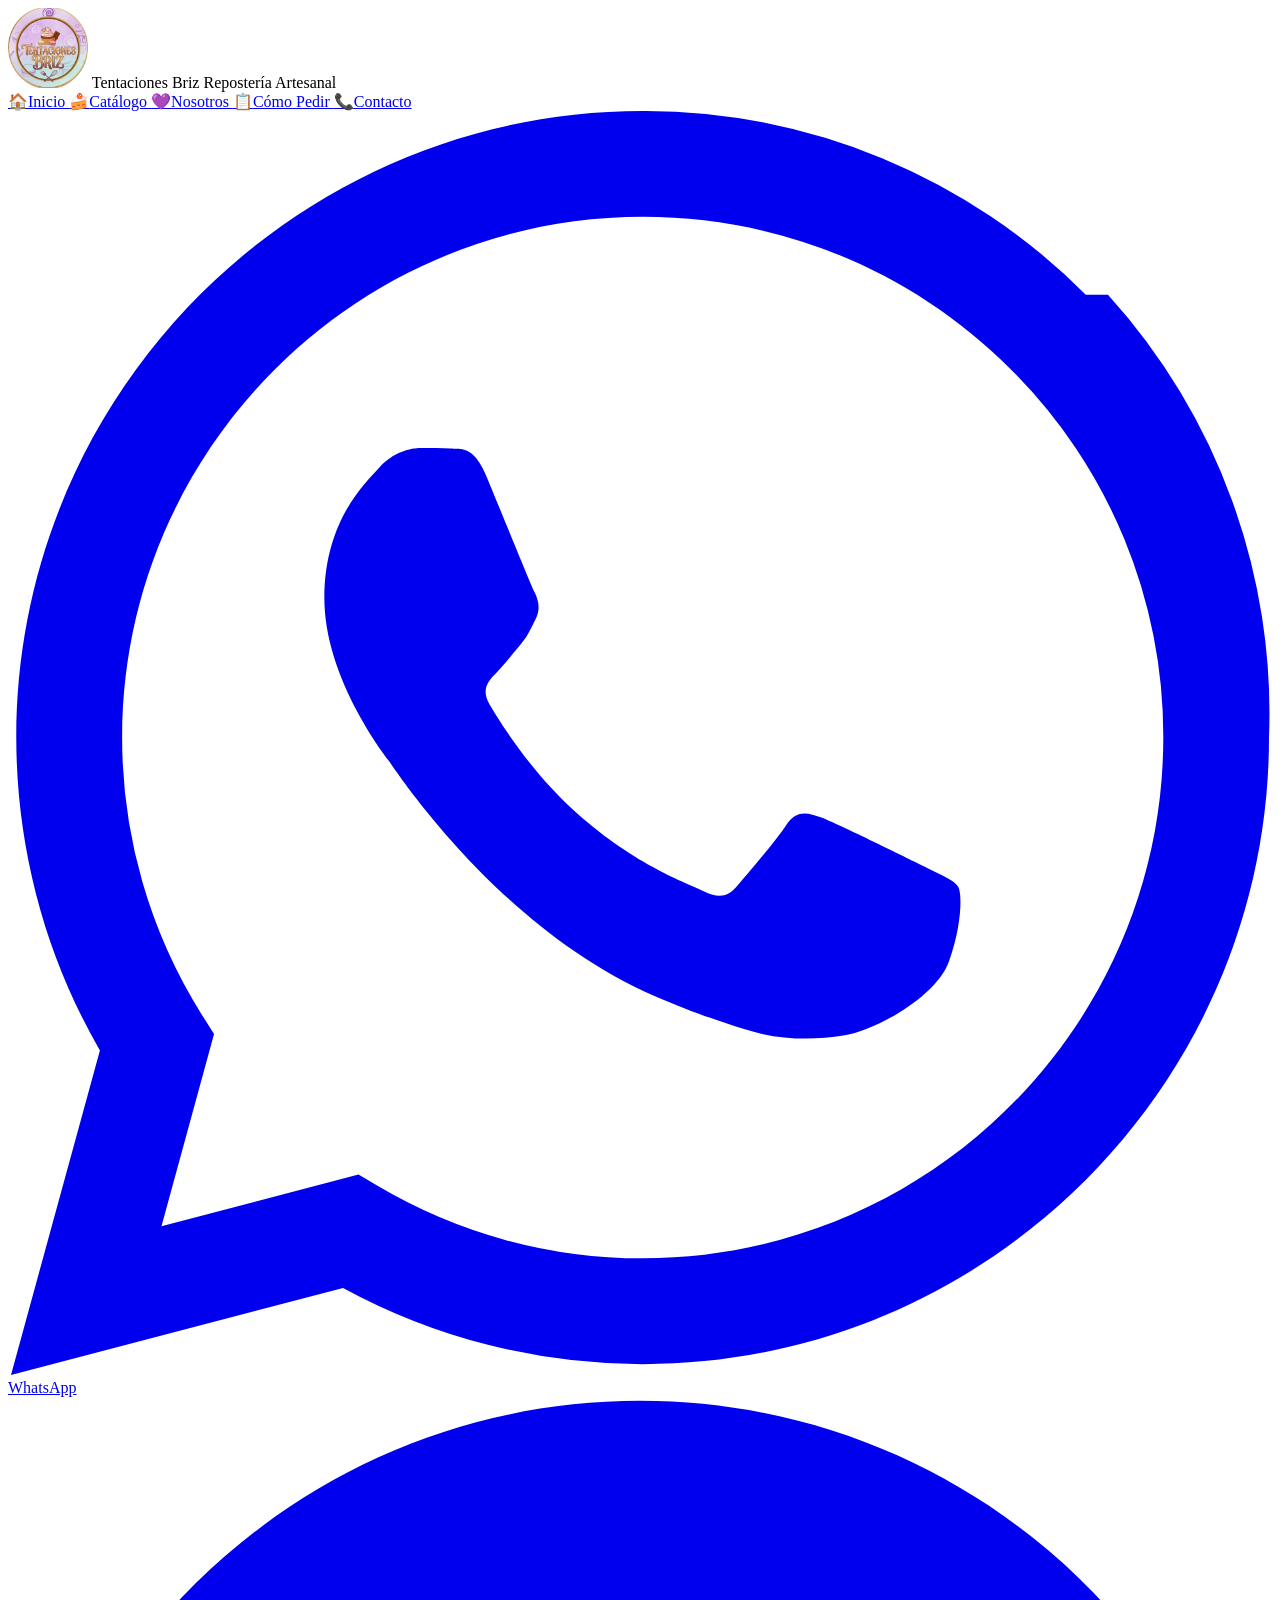
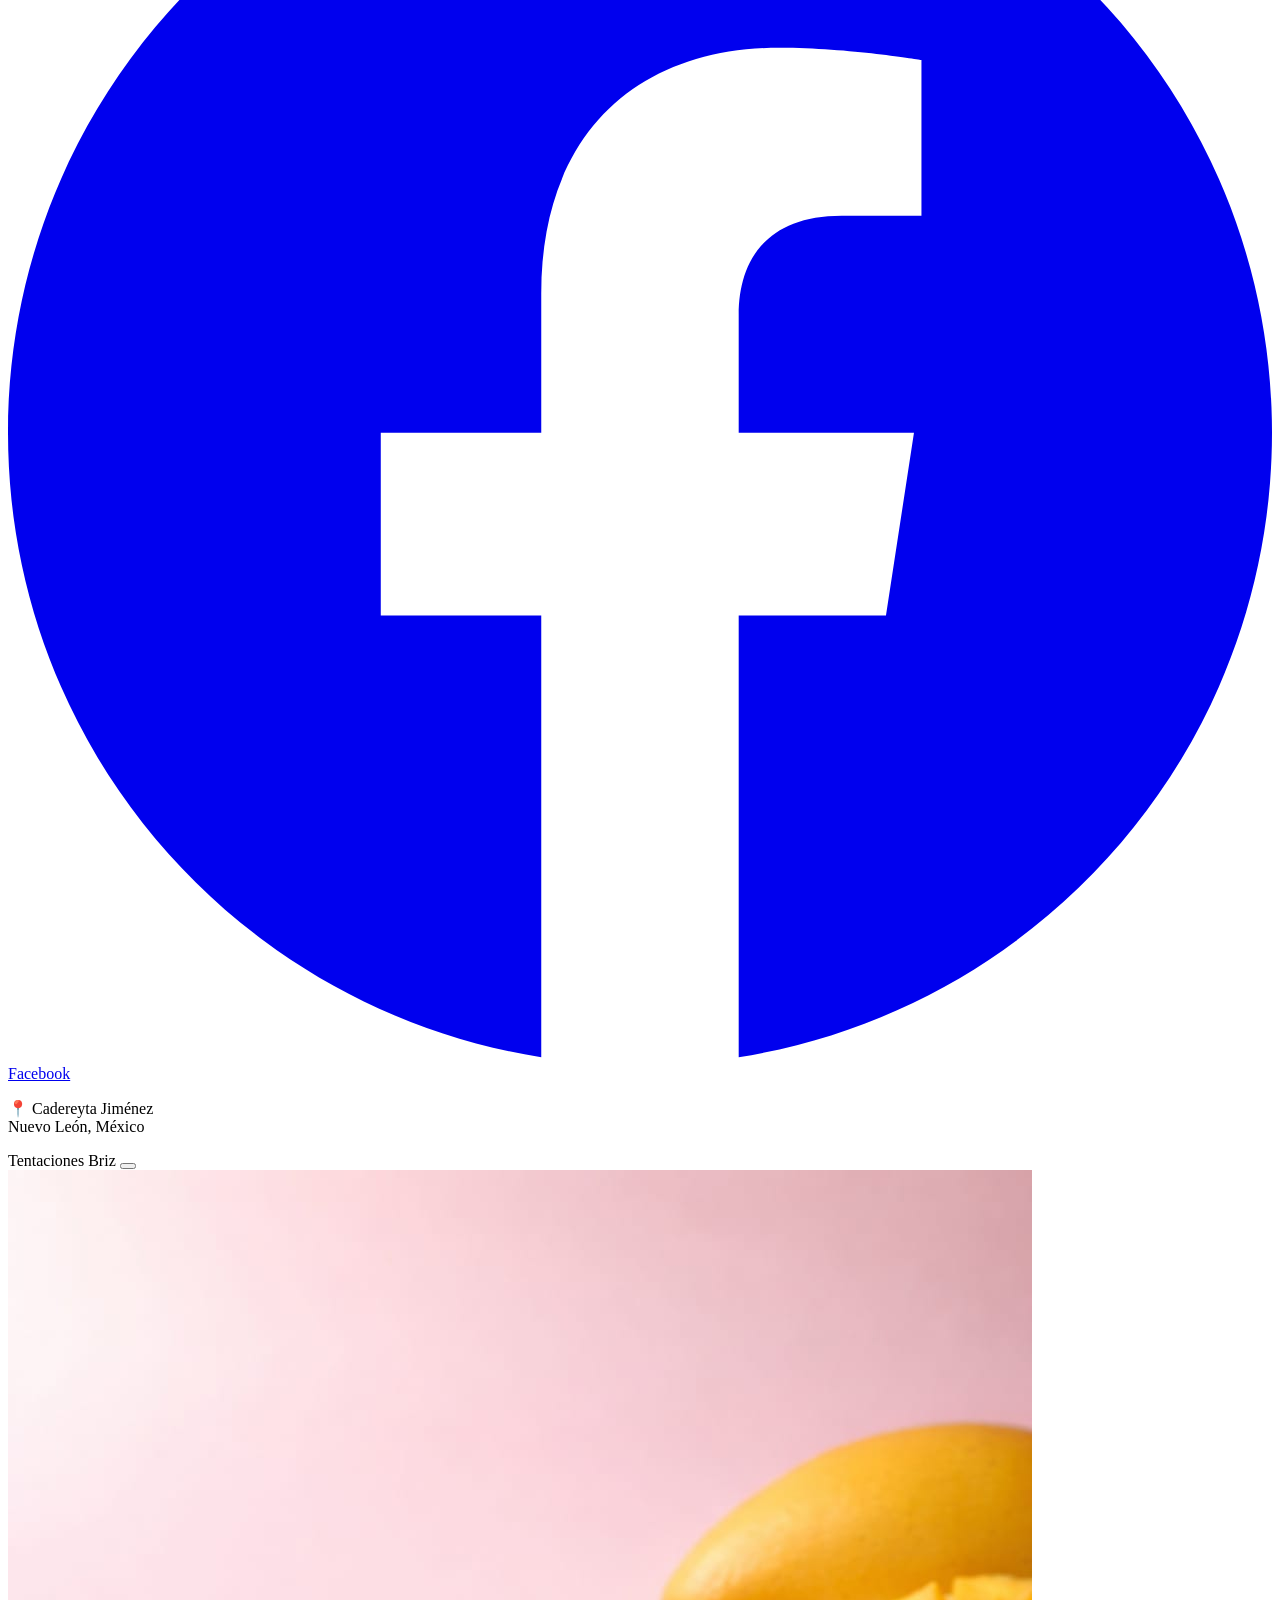
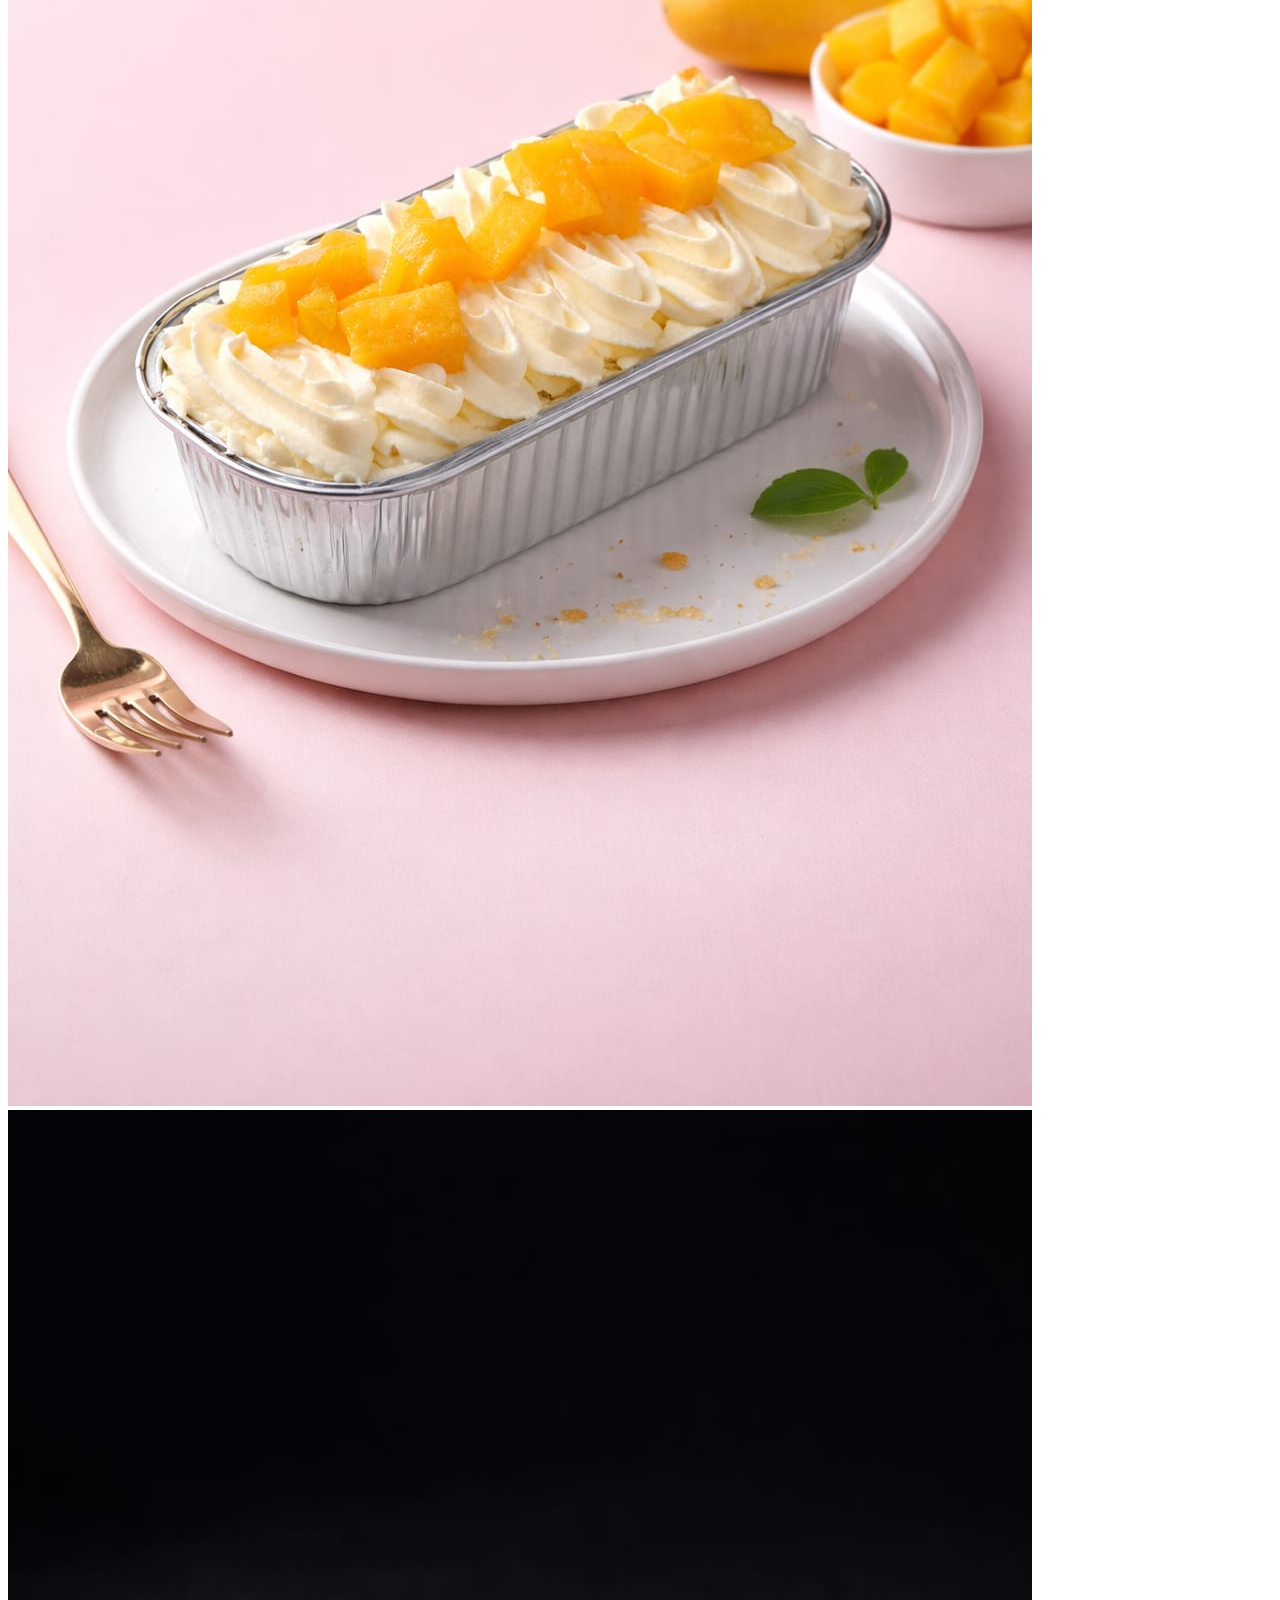
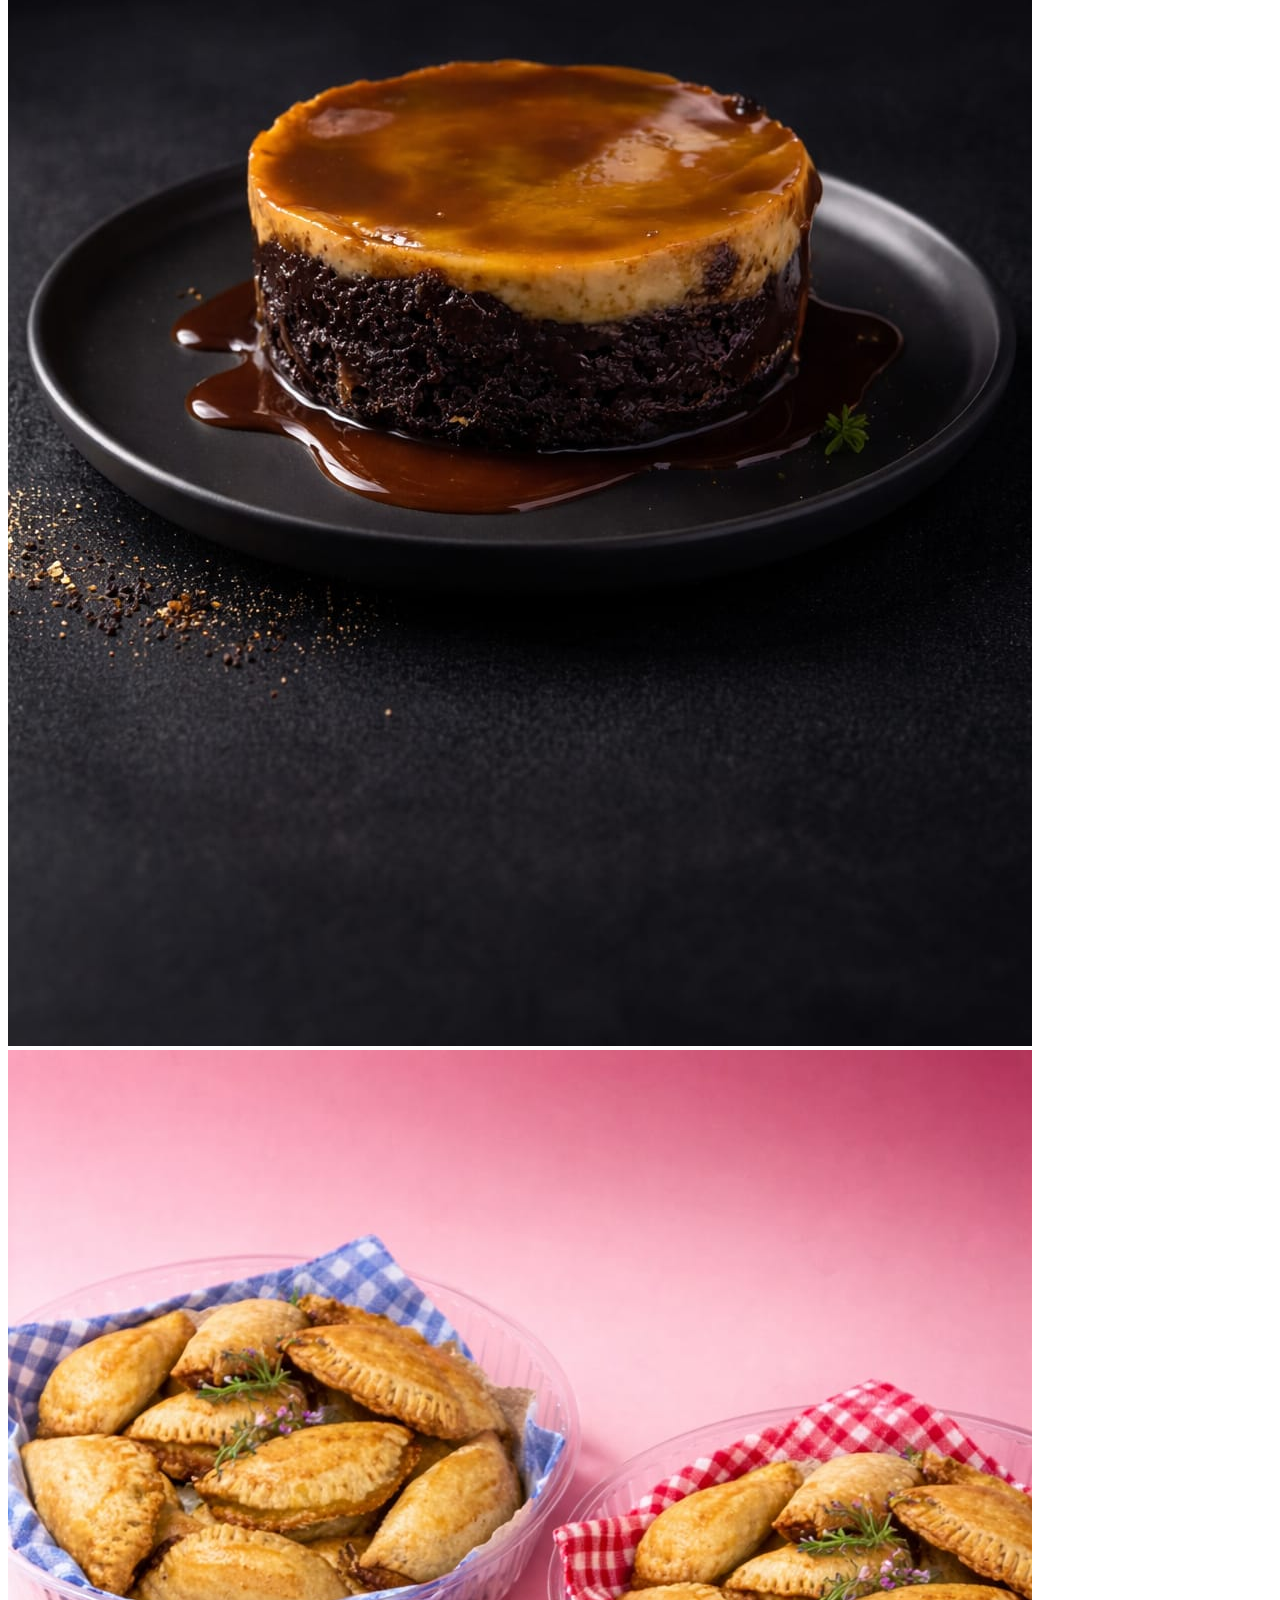
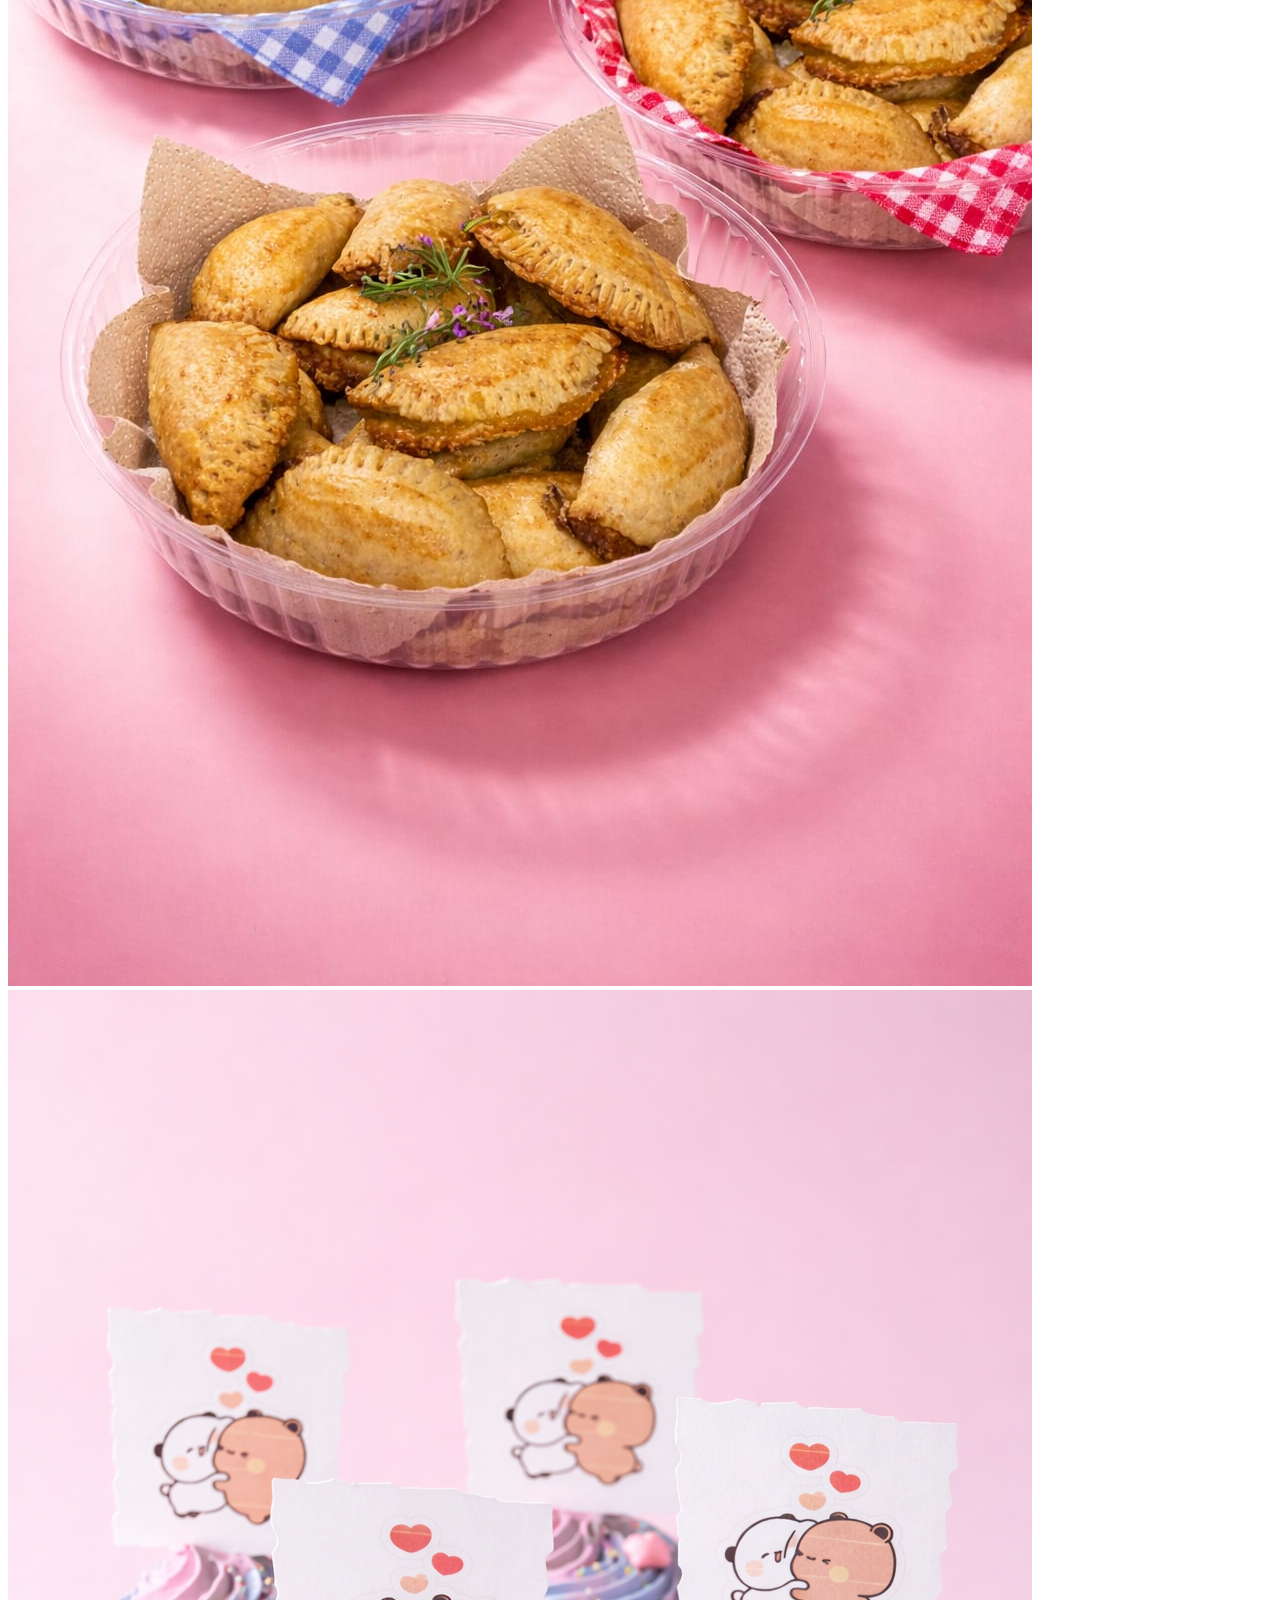
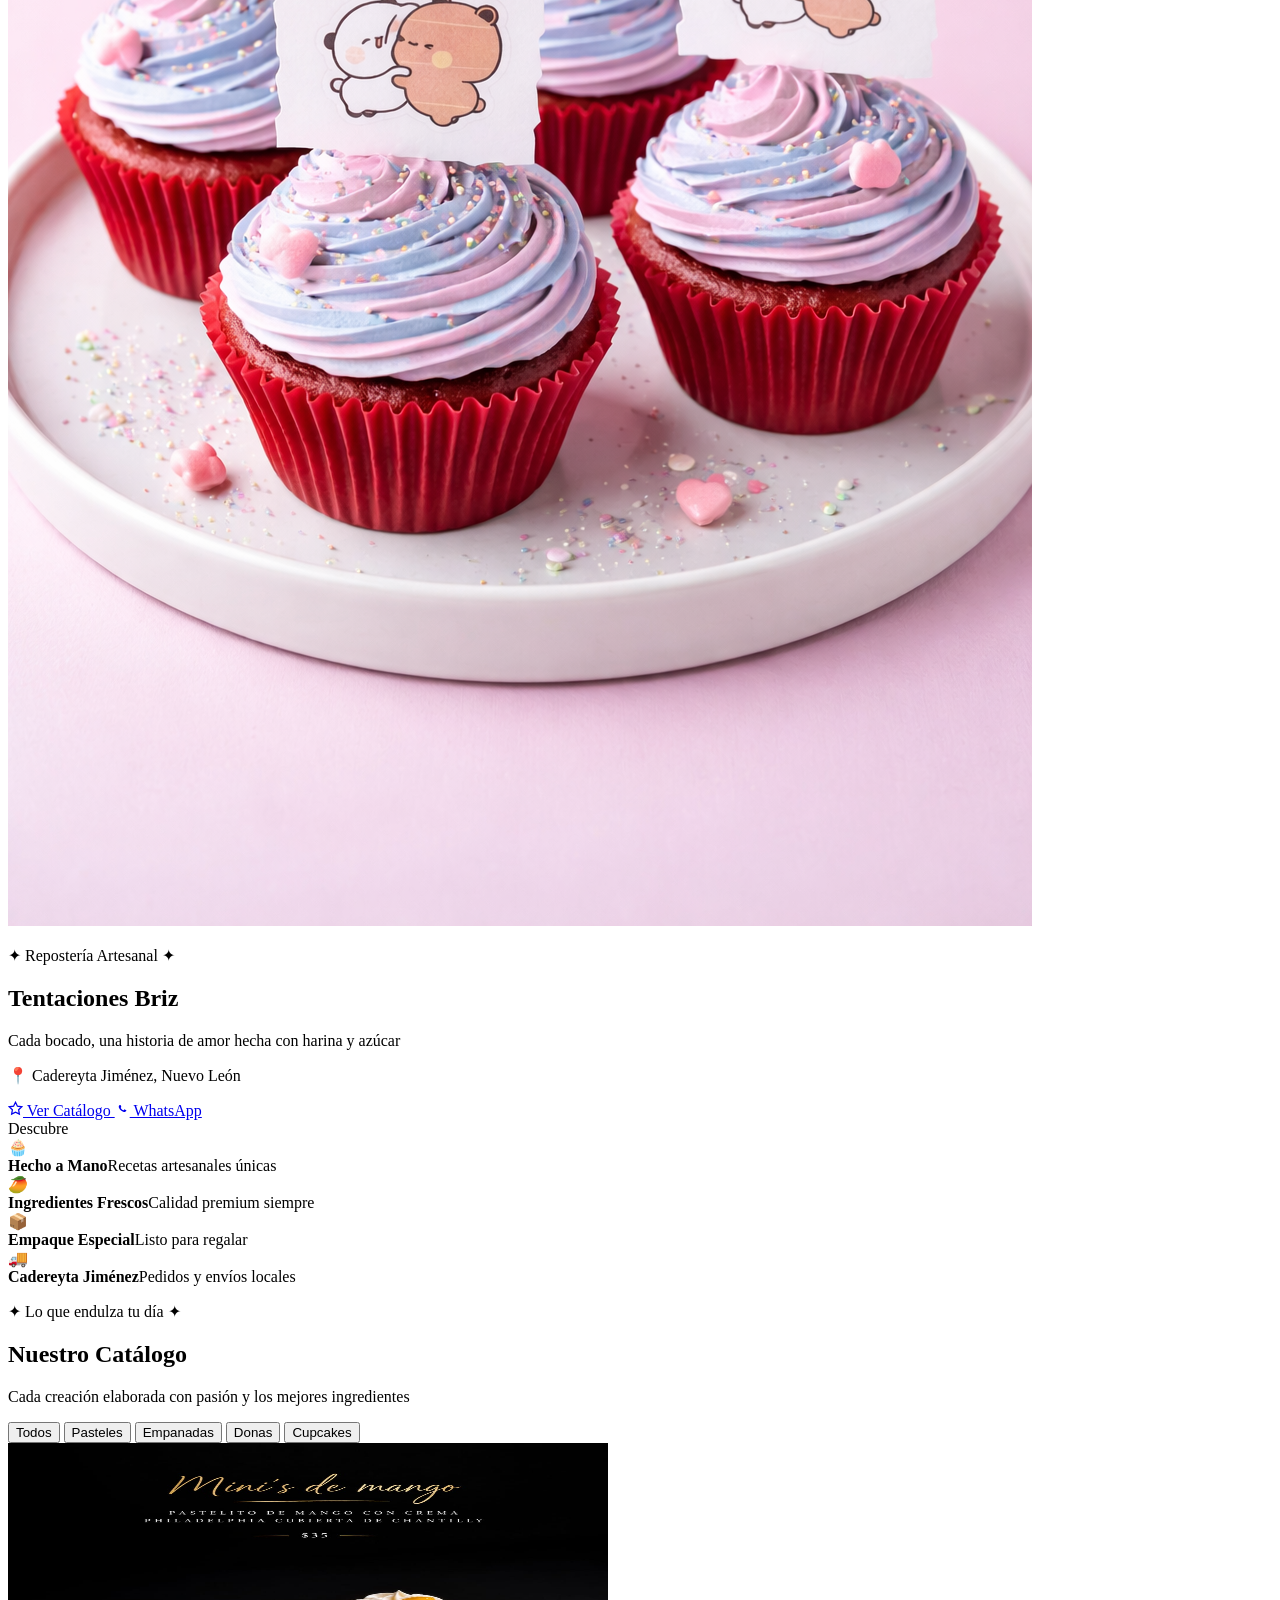
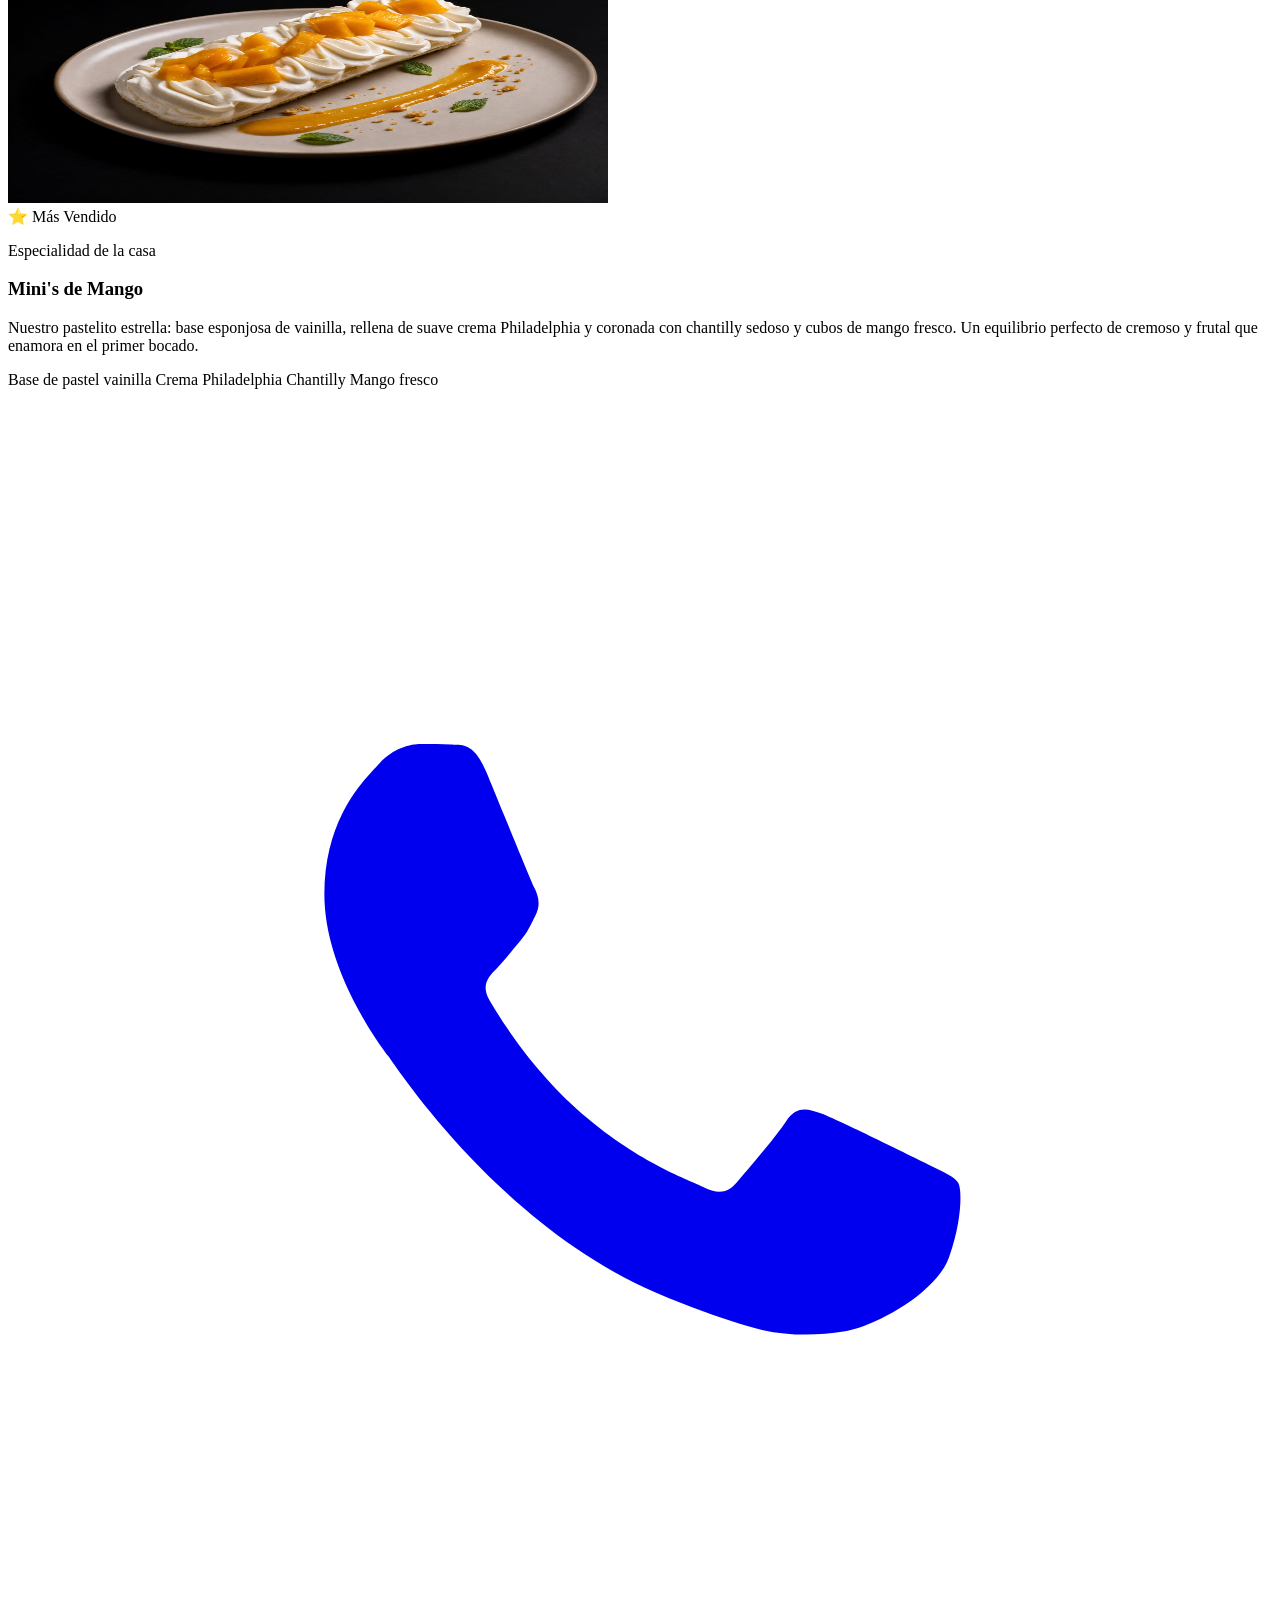
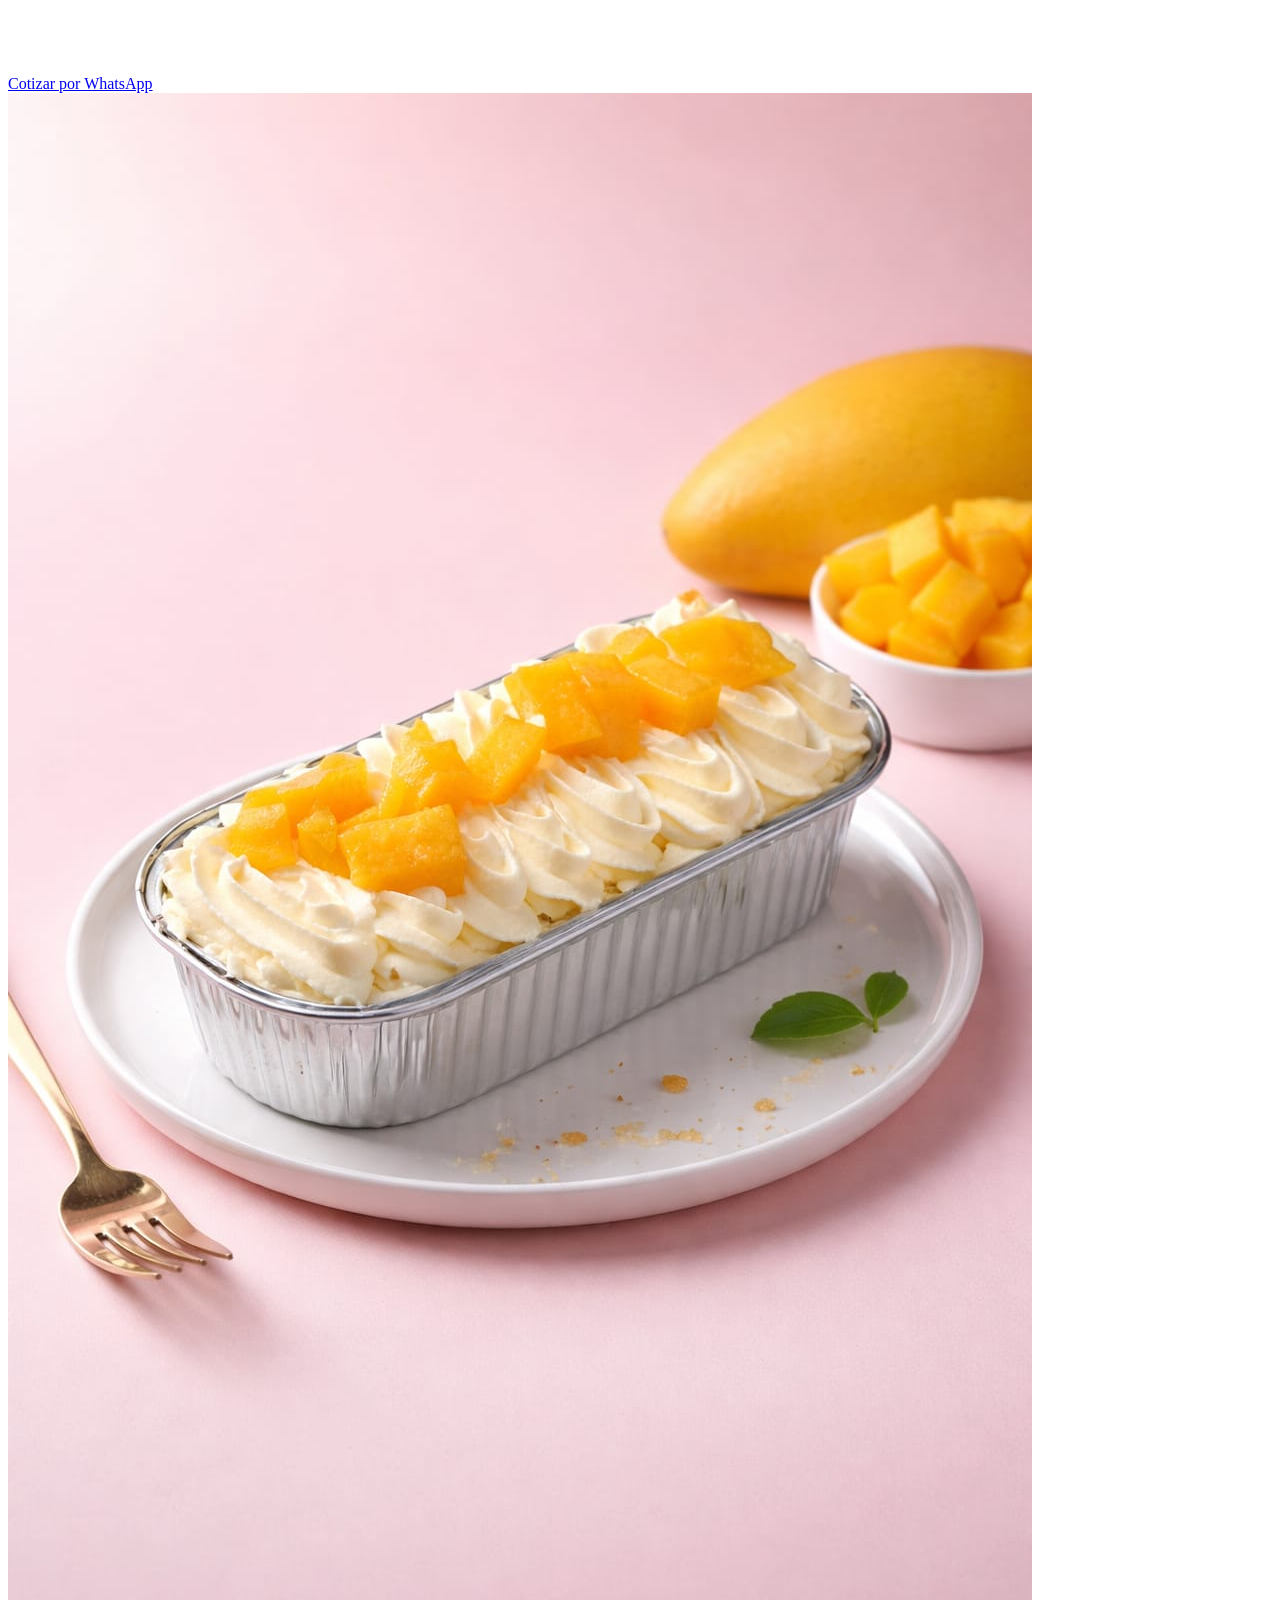
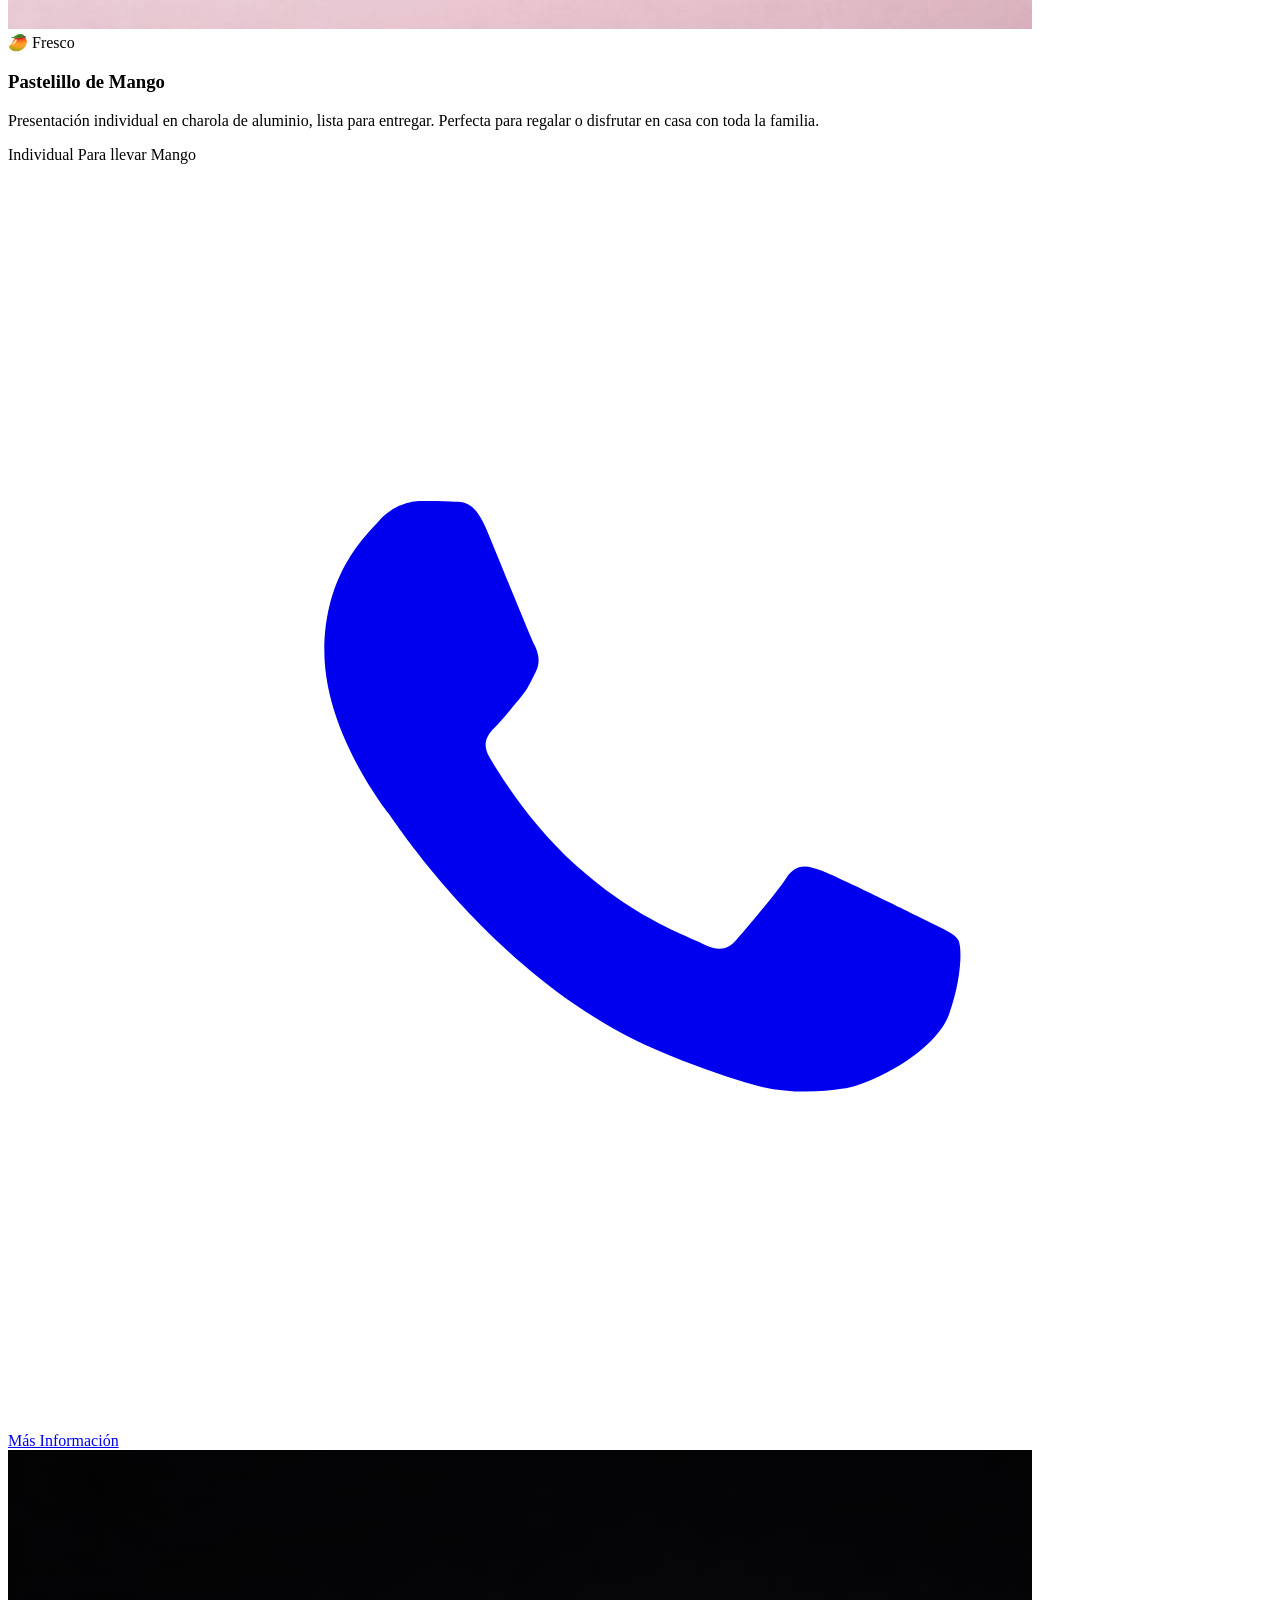
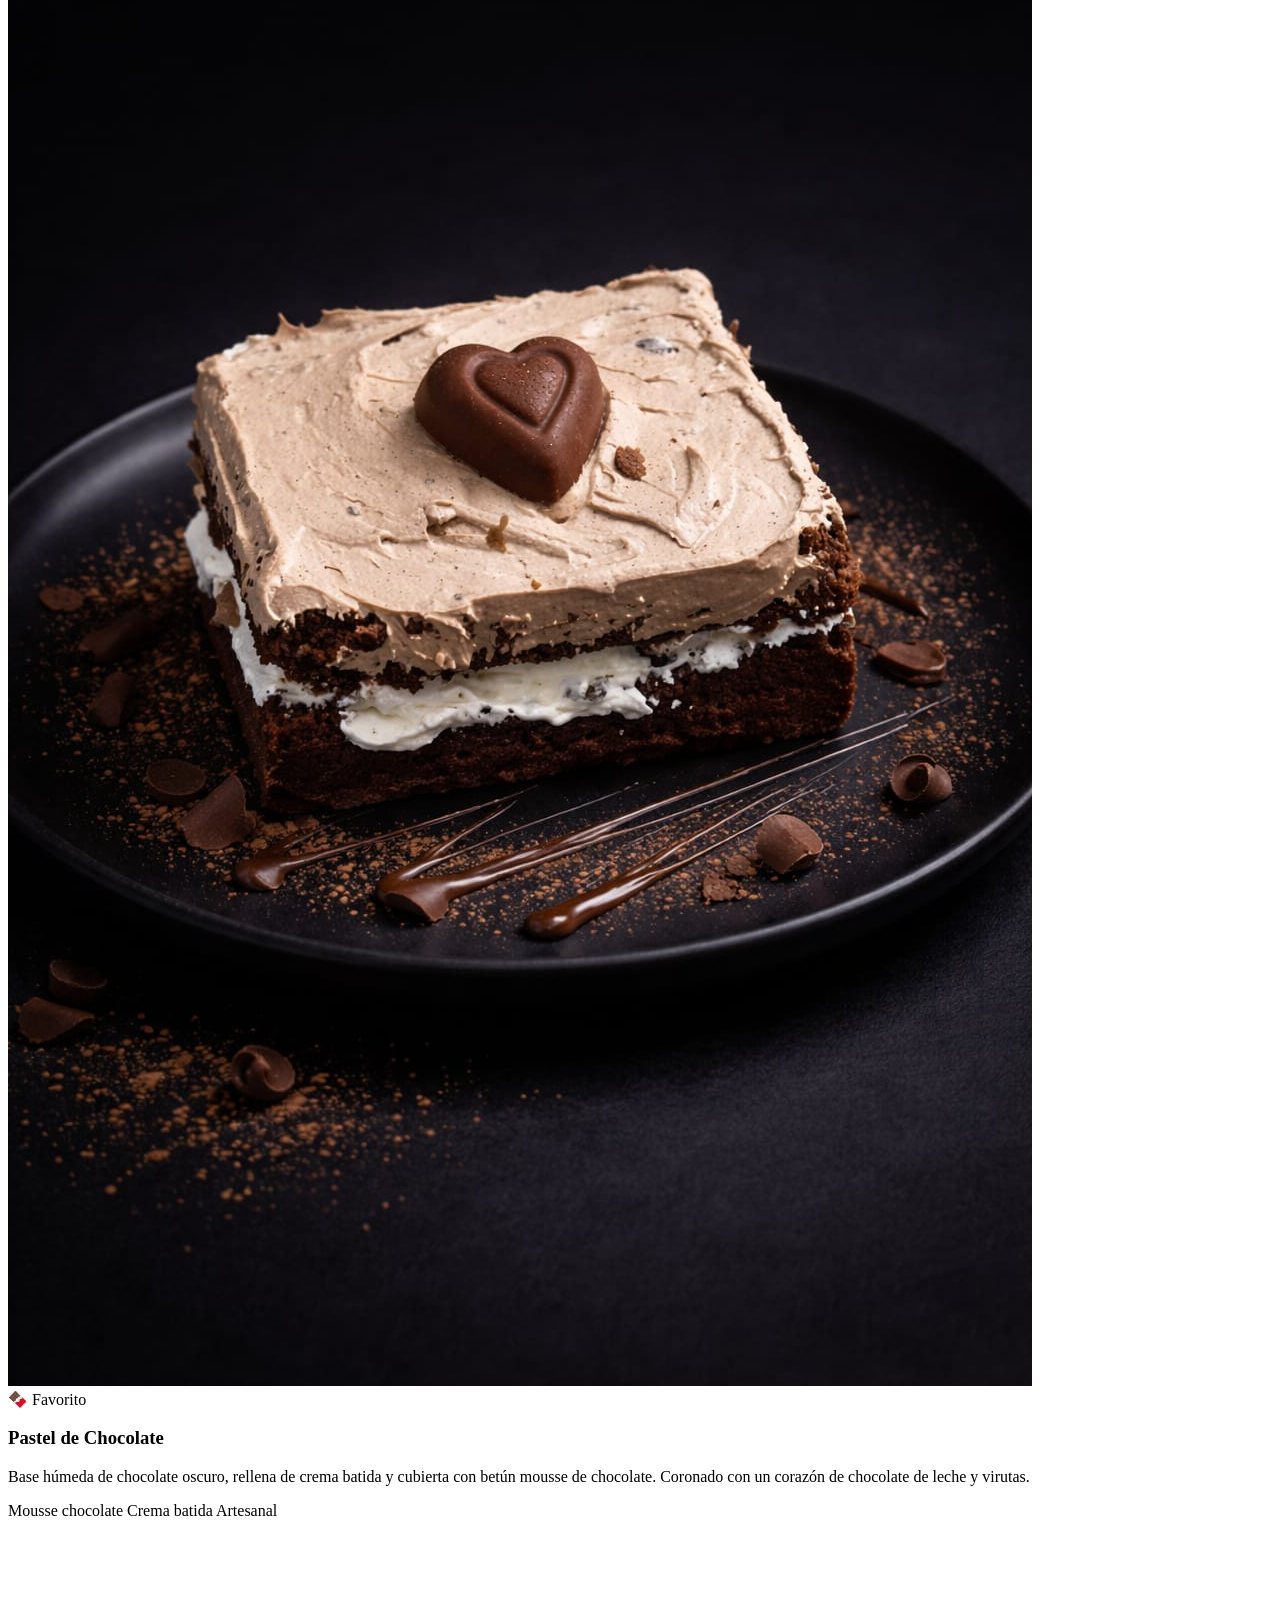
==== index.html @ 867db474 "Create index.html" ====
<!DOCTYPE html>
<html lang="es">
<head>
<!-- =============================================
     TENTACIONES BRIZ
     Repostería Artesanal · Cadereyta Jiménez, NL
     ============================================= -->
<meta charset="UTF-8">
<meta name="viewport" content="width=device-width, initial-scale=1.0">
<title>Tentaciones Briz | Pasteles Personalizados y Postres Artesanales</title>
<meta name="description" content="Compra pasteles personalizados en Cadereyta, Nuevo León. Repostería artesanal, cupcakes, postres y mesas de dulces para eventos. Pedidos por WhatsApp.">
<meta name="keywords" content="pastelería en Cadereyta, pasteles personalizados Cadereyta, repostería Nuevo León, cupcakes Cadereyta, postres cerca de mí, pasteles para cumpleaños, mesas de dulces Cadereyta, repostería artesanal México, empanadas artesanales, donitas chocolate, flan imposible Cadereyta">
<meta name="author" content="Tentaciones Briz">
<meta name="robots" content="index, follow">
<!-- SEO LOCAL -->
<meta name="geo.region" content="MX-NL">
<meta name="geo.placename" content="Cadereyta Jiménez, Nuevo León, México">
<link rel="canonical" href="https://tentacionesbriz.github.io/">
<!-- OPEN GRAPH -->
<meta property="og:type" content="website">
<meta property="og:url" content="https://tentacionesbriz.github.io/">
<meta property="og:title" content="Tentaciones Briz | Pasteles y Postres Artesanales en Cadereyta">
<meta property="og:description" content="Repostería artesanal, cupcakes y postres para eventos en Cadereyta. Ordena fácil por WhatsApp.">
<meta property="og:image" content="https://tentacionesbriz.github.io/assets/images/pastelillomango.jpeg">
<meta property="og:locale" content="es_MX">
<meta property="og:site_name" content="Tentaciones Briz">
<!-- TWITTER -->
<meta name="twitter:card" content="summary_large_image">
<meta name="twitter:title" content="Tentaciones Briz | Repostería Artesanal">
<meta name="twitter:description" content="Pasteles, cupcakes y postres artesanales en Cadereyta Jiménez. ¡Pide por WhatsApp!">
<meta name="twitter:image" content="https://tentacionesbriz.github.io/assets/images/pastelillomango.jpeg">
<!-- SEO EXTRA -->
<meta name="location" content="Cadereyta Jiménez, Nuevo León">
<meta name="distribution" content="local">
<meta name="rating" content="general">
<link rel="alternate" hreflang="es-mx" href="https://tentacionesbriz.github.io/">
<meta name="format-detection" content="telephone=yes">
<!-- SCHEMA MARKUP - LOCAL BUSINESS -->
<script type="application/ld+json">
{
  "@context": "https://schema.org",
  "@type": "Bakery",
  "name": "Tentaciones Briz",
  "description": "Repostería artesanal en Cadereyta Jiménez. Pasteles personalizados, cupcakes, donas, flan imposible y empanadas.",
  "url": "https://tentacionesbriz.github.io/",
  "telephone": "+52-81-8065-1356",
  "address": {
    "@type": "PostalAddress",
    "addressLocality": "Cadereyta Jiménez",
    "addressRegion": "Nuevo León",
    "addressCountry": "MX"
  },
  "sameAs": ["https://www.facebook.com/tentacionesbriz/"],
  "servesCuisine": "Repostería",
  "priceRange": "$$"
}
</script>
<!-- FONTS -->
<link rel="preconnect" href="https://fonts.googleapis.com">
<link rel="preconnect" href="https://fonts.gstatic.com" crossorigin>
<link href="https://fonts.googleapis.com/css2?family=Cormorant+Garamond:ital,wght@0,300;0,400;0,600;1,300;1,400&family=Josefin+Sans:wght@200;300;400&family=Great+Vibes&display=swap" rel="stylesheet">
<link rel="stylesheet" href="assets/css/style.css">
</head>
<body>

<!-- BG ORBS -->
<div class="bg-orbs" aria-hidden="true">
  <div class="orb orb-1"></div>
  <div class="orb orb-2"></div>
  <div class="orb orb-3"></div>
  <div class="orb orb-4"></div>
</div>

<!-- OVERLAY (mobile) -->
<div class="sidebar-overlay" id="sidebarOverlay"></div>

<!-- ═══════════════════════════════════════
     SIDEBAR
════════════════════════════════════════ -->
<aside class="sidebar" id="sidebar" role="navigation" aria-label="Menú principal">

  <!-- Brand -->
  <div class="sidebar-brand">
    <img src="assets/images/tentacoinesbrizlogo.png"
         alt="Logo Tentaciones Briz"
         class="sidebar-logo"
         width="80" height="80">
    <span class="sidebar-name">Tentaciones Briz</span>
    <span class="sidebar-tagline">Repostería Artesanal</span>
  </div>

  <!-- Nav links -->
  <nav class="sidebar-nav" aria-label="Secciones">
    <a href="#inicio">
      <span class="nav-icon">🏠</span>Inicio
    </a>
    <a href="#catalogo">
      <span class="nav-icon">🍰</span>Catálogo
    </a>
    <a href="#nosotros">
      <span class="nav-icon">💜</span>Nosotros
    </a>
    <a href="#pedidos">
      <span class="nav-icon">📋</span>Cómo Pedir
    </a>
    <a href="#contacto">
      <span class="nav-icon">📞</span>Contacto
    </a>
  </nav>

  <!-- Social + CTA -->
  <div class="sidebar-social">
    <a href="https://wa.me/528180651356?text=Hola!%20Me%20gustar%C3%ADa%20hacer%20un%20pedido%20de%20Tentaciones%20Briz%20🍰"
       target="_blank" rel="noopener noreferrer"
       class="social-btn social-btn-wa"
       aria-label="Contactar por WhatsApp">
      <svg viewBox="0 0 24 24" fill="currentColor"><path d="M17.472 14.382c-.297-.149-1.758-.867-2.03-.967-.273-.099-.471-.148-.67.15-.197.297-.767.966-.94 1.164-.173.199-.347.223-.644.075-.297-.15-1.255-.463-2.39-1.475-.883-.788-1.48-1.761-1.653-2.059-.173-.297-.018-.458.13-.606.134-.133.298-.347.446-.52.149-.174.198-.298.298-.497.099-.198.05-.371-.025-.52-.075-.149-.669-1.612-.916-2.207-.242-.579-.487-.5-.669-.51-.173-.008-.371-.01-.57-.01-.198 0-.52.074-.792.372-.272.297-1.04 1.016-1.04 2.479 0 1.462 1.065 2.875 1.213 3.074.149.198 2.096 3.2 5.077 4.487.709.306 1.262.489 1.694.625.712.227 1.36.195 1.871.118.571-.085 1.758-.719 2.006-1.413.248-.694.248-1.289.173-1.413-.074-.124-.272-.198-.57-.347zm-5.421 7.403h-.004a9.87 9.87 0 01-5.031-1.378l-.361-.214-3.741.982.998-3.648-.235-.374a9.86 9.86 0 01-1.51-5.26c.001-5.45 4.436-9.884 9.888-9.884 2.64 0 5.122 1.03 6.988 2.898a9.825 9.825 0 012.893 6.994c-.003 5.45-4.437 9.884-9.885 9.884zm8.413-18.297A11.815 11.815 0 0012.05 0C5.495 0 .16 5.335.157 11.892c0 2.096.547 4.142 1.588 5.945L.057 24l6.305-1.654a11.882 11.882 0 005.683 1.448h.005c6.554 0 11.89-5.335 11.893-11.893A11.821 11.821 0 0020.885 3.488z"/></svg>
      WhatsApp
    </a>
    <a href="https://www.facebook.com/tentacionesbriz/"
       target="_blank" rel="noopener noreferrer"
       class="social-btn social-btn-fb"
       aria-label="Ver Facebook de Tentaciones Briz">
      <svg viewBox="0 0 24 24" fill="currentColor"><path d="M24 12.073c0-6.627-5.373-12-12-12s-12 5.373-12 12c0 5.99 4.388 10.954 10.125 11.854v-8.385H7.078v-3.47h3.047V9.43c0-3.007 1.792-4.669 4.533-4.669 1.312 0 2.686.235 2.686.235v2.953H15.83c-1.491 0-1.956.925-1.956 1.874v2.25h3.328l-.532 3.47h-2.796v8.385C19.612 23.027 24 18.062 24 12.073z"/></svg>
      Facebook
    </a>
  </div>

  <!-- Location -->
  <p class="sidebar-location">
    📍 <span>Cadereyta Jiménez</span><br>Nuevo León, México
  </p>

</aside>

<!-- ═══════════════════════════════════════
     MOBILE TOP BAR
════════════════════════════════════════ -->
<header class="topbar" role="banner">
  <span class="topbar-brand">Tentaciones Briz</span>
  <button class="hamburger" id="hamburger" aria-label="Abrir menú" aria-expanded="false">
    <span></span><span></span><span></span>
  </button>
</header>

<!-- ═══════════════════════════════════════
     MAIN CONTENT
════════════════════════════════════════ -->
<div class="site-wrapper">
<main class="main-content">

  <!-- ── HERO ── -->
  <section class="hero" id="inicio" aria-label="Inicio">
    <div class="hero-float-cards" aria-hidden="true">
      <div class="float-card fc1">
        <img src="assets/images/pastelillomangopedido.jpeg" alt="">
      </div>
      <div class="float-card fc2">
        <img src="assets/images/flanchocolate.jpeg" alt="">
      </div>
      <div class="float-card fc3">
        <img src="assets/images/empanadaspedido2.jpeg" alt="">
      </div>
      <div class="float-card fc4">
        <img src="assets/images/cupackes.png" alt="">
      </div>
    </div>

    <p class="hero-eyebrow">✦ Repostería Artesanal ✦</p>
    <h1 class="hero-title">Tentaciones Briz</h1>
    <p class="hero-sub">Cada bocado, una historia de amor hecha con harina y azúcar</p>
    <p class="hero-location">📍 Cadereyta Jiménez, <span>Nuevo León</span></p>

    <div class="hero-cta-group">
      <a href="#catalogo" class="btn-primary">
        <svg width="15" height="15" viewBox="0 0 24 24" fill="none" stroke="currentColor" stroke-width="2"><path d="M12 2l3.09 6.26L22 9.27l-5 4.87L18.18 21 12 17.77 5.82 21 7 14.14 2 9.27l6.91-1.01z"/></svg>
        Ver Catálogo
      </a>
      <a href="https://wa.me/528180651356?text=Hola!%20Quiero%20hacer%20un%20pedido%20🍰"
         target="_blank" rel="noopener noreferrer" class="btn-ghost">
        <svg width="15" height="15" viewBox="0 0 24 24" fill="currentColor"><path d="M17.472 14.382c-.297-.149-1.758-.867-2.03-.967-.273-.099-.471-.148-.67.15-.197.297-.767.966-.94 1.164-.173.199-.347.223-.644.075-.297-.15-1.255-.463-2.39-1.475-.883-.788-1.48-1.761-1.653-2.059-.173-.297-.018-.458.13-.606.134-.133.298-.347.446-.52.149-.174.198-.298.298-.497.099-.198.05-.371-.025-.52-.075-.149-.669-1.612-.916-2.207-.242-.579-.487-.5-.669-.51-.173-.008-.371-.01-.57-.01-.198 0-.52.074-.792.372-.272.297-1.04 1.016-1.04 2.479 0 1.462 1.065 2.875 1.213 3.074.149.198 2.096 3.2 5.077 4.487.709.306 1.262.489 1.694.625.712.227 1.36.195 1.871.118.571-.085 1.758-.719 2.006-1.413.248-.694.248-1.289.173-1.413-.074-.124-.272-.198-.57-.347z"/></svg>
        WhatsApp
      </a>
    </div>

    <div class="hero-scroll" aria-hidden="true">
      <div class="scroll-line"></div>
      <span class="scroll-text">Descubre</span>
    </div>
  </section>

  <!-- ── FEATURES STRIP ── -->
  <div class="features-strip reveal" role="list">
    <div class="feature-pill" role="listitem">
      <span class="feature-icon" aria-hidden="true">🧁</span>
      <div class="feature-text"><strong>Hecho a Mano</strong>Recetas artesanales únicas</div>
    </div>
    <div class="feature-pill" role="listitem">
      <span class="feature-icon" aria-hidden="true">🥭</span>
      <div class="feature-text"><strong>Ingredientes Frescos</strong>Calidad premium siempre</div>
    </div>
    <div class="feature-pill" role="listitem">
      <span class="feature-icon" aria-hidden="true">📦</span>
      <div class="feature-text"><strong>Empaque Especial</strong>Listo para regalar</div>
    </div>
    <div class="feature-pill" role="listitem">
      <span class="feature-icon" aria-hidden="true">🚚</span>
      <div class="feature-text"><strong>Cadereyta Jiménez</strong>Pedidos y envíos locales</div>
    </div>
  </div>

  <!-- ── CATALOG ── -->
  <section class="catalog" id="catalogo" aria-label="Catálogo de productos">
    <div class="section-header reveal">
      <p class="section-eyebrow">✦ Lo que endulza tu día ✦</p>
      <h2 class="section-title">Nuestro Catálogo</h2>
      <p class="section-desc">Cada creación elaborada con pasión y los mejores ingredientes</p>
      <div class="section-divider"></div>
    </div>

    <div class="catalog-filter reveal" role="group" aria-label="Filtrar por categoría">
      <button class="filter-btn active" onclick="filterCatalog('all',this)">Todos</button>
      <button class="filter-btn" onclick="filterCatalog('pasteles',this)">Pasteles</button>
      <button class="filter-btn" onclick="filterCatalog('empanadas',this)">Empanadas</button>
      <button class="filter-btn" onclick="filterCatalog('donas',this)">Donas</button>
      <button class="filter-btn" onclick="filterCatalog('cupcakes',this)">Cupcakes</button>
    </div>

    <div class="catalog-grid">

      <!-- ★ FEATURED: Mini's de Mango ★ -->
      <article class="glass-card featured-card reveal" data-cat="pasteles">
        <div class="card-img-wrap">
          <img src="assets/images/pastelillomango.jpeg"
               alt="Mini's de Mango — Pastelito con crema Philadelphia y chantilly"
               loading="lazy" width="600" height="360">
          <div class="card-img-overlay"></div>
          <span class="card-badge">⭐ Más Vendido</span>
        </div>
        <div class="card-body">
          <p class="featured-label">Especialidad de la casa</p>
          <h3 class="card-title">Mini's de Mango</h3>
          <p class="card-desc">Nuestro pastelito estrella: base esponjosa de vainilla, rellena de suave crema Philadelphia y coronada con chantilly sedoso y cubos de mango fresco. Un equilibrio perfecto de cremoso y frutal que enamora en el primer bocado.</p>
          <div style="margin-bottom:18px;">
            <span class="ingredients-pill">Base de pastel vainilla</span>
            <span class="ingredients-pill">Crema Philadelphia</span>
            <span class="ingredients-pill">Chantilly</span>
            <span class="ingredients-pill">Mango fresco</span>
          </div>
          <a href="https://wa.me/528180651356?text=Hola!%20Me%20interesa%20el%20Mini%20de%20Mango%20🥭%20¿Me%20das%20informes?"
             target="_blank" rel="noopener noreferrer" class="card-cta">
            <svg viewBox="0 0 24 24" fill="currentColor" aria-hidden="true"><path d="M17.472 14.382c-.297-.149-1.758-.867-2.03-.967-.273-.099-.471-.148-.67.15-.197.297-.767.966-.94 1.164-.173.199-.347.223-.644.075-.297-.15-1.255-.463-2.39-1.475-.883-.788-1.48-1.761-1.653-2.059-.173-.297-.018-.458.13-.606.134-.133.298-.347.446-.52.149-.174.198-.298.298-.497.099-.198.05-.371-.025-.52-.075-.149-.669-1.612-.916-2.207-.242-.579-.487-.5-.669-.51-.173-.008-.371-.01-.57-.01-.198 0-.52.074-.792.372-.272.297-1.04 1.016-1.04 2.479 0 1.462 1.065 2.875 1.213 3.074.149.198 2.096 3.2 5.077 4.487.709.306 1.262.489 1.694.625.712.227 1.36.195 1.871.118.571-.085 1.758-.719 2.006-1.413.248-.694.248-1.289.173-1.413-.074-.124-.272-.198-.57-.347z"/></svg>
            Cotizar por WhatsApp
          </a>
        </div>
      </article>

      <!-- Pastelillo Mango (pedido) -->
      <article class="glass-card reveal" data-cat="pasteles">
        <div class="card-img-wrap">
          <img src="assets/images/pastelillomangopedido.jpeg"
               alt="Pastelillo de Mango en presentación para pedido" loading="lazy">
          <div class="card-img-overlay"></div>
          <span class="card-badge">🥭 Fresco</span>
        </div>
        <div class="card-body">
          <h3 class="card-title">Pastelillo de Mango</h3>
          <p class="card-desc">Presentación individual en charola de aluminio, lista para entregar. Perfecta para regalar o disfrutar en casa con toda la familia.</p>
          <div class="card-tags">
            <span class="tag">Individual</span>
            <span class="tag">Para llevar</span>
            <span class="tag">Mango</span>
          </div>
          <a href="https://wa.me/528180651356?text=Hola!%20Me%20interesa%20el%20Pastelillo%20de%20Mango%20🥭%20¿Cómo%20puedo%20ordenarlo?"
             target="_blank" rel="noopener noreferrer" class="card-cta">
            <svg viewBox="0 0 24 24" fill="currentColor" aria-hidden="true"><path d="M17.472 14.382c-.297-.149-1.758-.867-2.03-.967-.273-.099-.471-.148-.67.15-.197.297-.767.966-.94 1.164-.173.199-.347.223-.644.075-.297-.15-1.255-.463-2.39-1.475-.883-.788-1.48-1.761-1.653-2.059-.173-.297-.018-.458.13-.606.134-.133.298-.347.446-.52.149-.174.198-.298.298-.497.099-.198.05-.371-.025-.52-.075-.149-.669-1.612-.916-2.207-.242-.579-.487-.5-.669-.51-.173-.008-.371-.01-.57-.01-.198 0-.52.074-.792.372-.272.297-1.04 1.016-1.04 2.479 0 1.462 1.065 2.875 1.213 3.074.149.198 2.096 3.2 5.077 4.487.709.306 1.262.489 1.694.625.712.227 1.36.195 1.871.118.571-.085 1.758-.719 2.006-1.413.248-.694.248-1.289.173-1.413-.074-.124-.272-.198-.57-.347z"/></svg>
            Más Información
          </a>
        </div>
      </article>

      <!-- Pastel Chocolate -->
      <article class="glass-card reveal" data-cat="pasteles">
        <div class="card-img-wrap">
          <img src="assets/images/pastelillo.jpeg"
               alt="Pastel de Chocolate con betún mousse y corazón de chocolate" loading="lazy">
          <div class="card-img-overlay"></div>
          <span class="card-badge">🍫 Favorito</span>
        </div>
        <div class="card-body">
          <h3 class="card-title">Pastel de Chocolate</h3>
          <p class="card-desc">Base húmeda de chocolate oscuro, rellena de crema batida y cubierta con betún mousse de chocolate. Coronado con un corazón de chocolate de leche y virutas.</p>
          <div class="card-tags">
            <span class="tag">Mousse chocolate</span>
            <span class="tag">Crema batida</span>
            <span class="tag">Artesanal</span>
          </div>
          <a href="https://wa.me/528180651356?text=Hola!%20Me%20interesa%20el%20Pastel%20de%20Chocolate%20🍫%20¿Me%20das%20informes?"
             target="_blank" rel="noopener noreferrer" class="card-cta">
            <svg viewBox="0 0 24 24" fill="currentColor" aria-hidden="true"><path d="M17.472 14.382c-.297-.149-1.758-.867-2.03-.967-.273-.099-.471-.148-.67.15-.197.297-.767.966-.94 1.164-.173.199-.347.223-.644.075-.297-.15-1.255-.463-2.39-1.475-.883-.788-1.48-1.761-1.653-2.059-.173-.297-.018-.458.13-.606.134-.133.298-.347.446-.52.149-.174.198-.298.298-.497.099-.198.05-.371-.025-.52-.075-.149-.669-1.612-.916-2.207-.242-.579-.487-.5-.669-.51-.173-.008-.371-.01-.57-.01-.198 0-.52.074-.792.372-.272.297-1.04 1.016-1.04 2.479 0 1.462 1.065 2.875 1.213 3.074.149.198 2.096 3.2 5.077 4.487.709.306 1.262.489 1.694.625.712.227 1.36.195 1.871.118.571-.085 1.758-.719 2.006-1.413.248-.694.248-1.289.173-1.413-.074-.124-.272-.198-.57-.347z"/></svg>
            Más Información
          </a>
        </div>
      </article>

      <!-- Flan Imposible -->
      <article class="glass-card reveal" data-cat="pasteles">
        <div class="card-img-wrap">
          <img src="assets/images/flan.jpeg"
               alt="Flan Imposible con caramel sobre pastel de chocolate" loading="lazy">
          <div class="card-img-overlay"></div>
          <span class="card-badge">✨ Especial</span>
        </div>
        <div class="card-body">
          <h3 class="card-title">Flan Imposible</h3>
          <p class="card-desc">La magia en un postre: suave flan bañado en caramelo dorado sobre una base húmeda de pastel de chocolate. Una combinación imposible absolutamente irresistible.</p>
          <div class="card-tags">
            <span class="tag">Caramel</span>
            <span class="tag">Flan</span>
            <span class="tag">Chocolate</span>
          </div>
          <a href="https://wa.me/528180651356?text=Hola!%20Me%20interesa%20el%20Flan%20Imposible%20✨%20¿Me%20das%20informes?"
             target="_blank" rel="noopener noreferrer" class="card-cta">
            <svg viewBox="0 0 24 24" fill="currentColor" aria-hidden="true"><path d="M17.472 14.382c-.297-.149-1.758-.867-2.03-.967-.273-.099-.471-.148-.67.15-.197.297-.767.966-.94 1.164-.173.199-.347.223-.644.075-.297-.15-1.255-.463-2.39-1.475-.883-.788-1.48-1.761-1.653-2.059-.173-.297-.018-.458.13-.606.134-.133.298-.347.446-.52.149-.174.198-.298.298-.497.099-.198.05-.371-.025-.52-.075-.149-.669-1.612-.916-2.207-.242-.579-.487-.5-.669-.51-.173-.008-.371-.01-.57-.01-.198 0-.52.074-.792.372-.272.297-1.04 1.016-1.04 2.479 0 1.462 1.065 2.875 1.213 3.074.149.198 2.096 3.2 5.077 4.487.709.306 1.262.489 1.694.625.712.227 1.36.195 1.871.118.571-.085 1.758-.719 2.006-1.413.248-.694.248-1.289.173-1.413-.074-.124-.272-.198-.57-.347z"/></svg>
            Más Información
          </a>
        </div>
      </article>

      <!-- Flan Chocolate -->
      <article class="glass-card reveal" data-cat="pasteles">
        <div class="card-img-wrap">
          <img src="assets/images/flanchocolate.jpeg"
               alt="Cheesecake especial decorado con flores de crema" loading="lazy">
          <div class="card-img-overlay"></div>
          <span class="card-badge">🌸 Elegante</span>
        </div>
        <div class="card-body">
          <h3 class="card-title">Cheesecake Especial</h3>
          <p class="card-desc">Cheesecake horneado con acabado caramelizado, decorado con flores de chantilly café y flores blancas sobre hojas verdes. Un postre que es también una obra de arte.</p>
          <div class="card-tags">
            <span class="tag">Cheesecake</span>
            <span class="tag">Caramelizado</span>
            <span class="tag">Artístico</span>
          </div>
          <a href="https://wa.me/528180651356?text=Hola!%20Me%20interesa%20el%20Cheesecake%20🌸%20¿Me%20das%20informes?"
             target="_blank" rel="noopener noreferrer" class="card-cta">
            <svg viewBox="0 0 24 24" fill="currentColor" aria-hidden="true"><path d="M17.472 14.382c-.297-.149-1.758-.867-2.03-.967-.273-.099-.471-.148-.67.15-.197.297-.767.966-.94 1.164-.173.199-.347.223-.644.075-.297-.15-1.255-.463-2.39-1.475-.883-.788-1.48-1.761-1.653-2.059-.173-.297-.018-.458.13-.606.134-.133.298-.347.446-.52.149-.174.198-.298.298-.497.099-.198.05-.371-.025-.52-.075-.149-.669-1.612-.916-2.207-.242-.579-.487-.5-.669-.51-.173-.008-.371-.01-.57-.01-.198 0-.52.074-.792.372-.272.297-1.04 1.016-1.04 2.479 0 1.462 1.065 2.875 1.213 3.074.149.198 2.096 3.2 5.077 4.487.709.306 1.262.489 1.694.625.712.227 1.36.195 1.871.118.571-.085 1.758-.719 2.006-1.413.248-.694.248-1.289.173-1.413-.074-.124-.272-.198-.57-.347z"/></svg>
            Más Información
          </a>
        </div>
      </article>

      <!-- Empanadas Charola -->
      <article class="glass-card reveal" data-cat="empanadas">
        <div class="card-img-wrap">
          <img src="assets/images/empanadaspedido.jpeg"
               alt="Empanadas artesanales en charola para compartir" loading="lazy">
          <div class="card-img-overlay"></div>
          <span class="card-badge">🥟 Artesanales</span>
        </div>
        <div class="card-body">
          <h3 class="card-title">Empanadas en Charola</h3>
          <p class="card-desc">Empanadas artesanales horneadas con masa crujiente y dorada. En charola para compartir, perfectas para reuniones y eventos especiales.</p>
          <div class="card-tags">
            <span class="tag">Horneadas</span>
            <span class="tag">Para compartir</span>
            <span class="tag">Eventos</span>
          </div>
          <a href="https://wa.me/528180651356?text=Hola!%20Me%20interesan%20las%20Empanadas%20en%20Charola%20🥟%20¿Me%20das%20informes?"
             target="_blank" rel="noopener noreferrer" class="card-cta">
            <svg viewBox="0 0 24 24" fill="currentColor" aria-hidden="true"><path d="M17.472 14.382c-.297-.149-1.758-.867-2.03-.967-.273-.099-.471-.148-.67.15-.197.297-.767.966-.94 1.164-.173.199-.347.223-.644.075-.297-.15-1.255-.463-2.39-1.475-.883-.788-1.48-1.761-1.653-2.059-.173-.297-.018-.458.13-.606.134-.133.298-.347.446-.52.149-.174.198-.298.298-.497.099-.198.05-.371-.025-.52-.075-.149-.669-1.612-.916-2.207-.242-.579-.487-.5-.669-.51-.173-.008-.371-.01-.57-.01-.198 0-.52.074-.792.372-.272.297-1.04 1.016-1.04 2.479 0 1.462 1.065 2.875 1.213 3.074.149.198 2.096 3.2 5.077 4.487.709.306 1.262.489 1.694.625.712.227 1.36.195 1.871.118.571-.085 1.758-.719 2.006-1.413.248-.694.248-1.289.173-1.413-.074-.124-.272-.198-.57-.347z"/></svg>
            Cotizar por WhatsApp
          </a>
        </div>
      </article>

      <!-- Empanadas Envío Individual -->
      <article class="glass-card reveal" data-cat="empanadas">
        <div class="card-img-wrap">
          <img src="assets/images/empanadasenvio.jpeg"
               alt="Empanadas individuales en bolsas con listón para regalar" loading="lazy">
          <div class="card-img-overlay"></div>
          <span class="card-badge">🎁 Para Regalar</span>
        </div>
        <div class="card-body">
          <h3 class="card-title">Empanadas Individuales</h3>
          <p class="card-desc">Presentadas en bolsas transparentes con listón azul. Ideales como recuerdos, regalos o bocadillos únicos. Una presentación especial para momentos especiales.</p>
          <div class="card-tags">
            <span class="tag">Regalo</span>
            <span class="tag">Recuerdos</span>
            <span class="tag">Presentación especial</span>
          </div>
          <a href="https://wa.me/528180651356?text=Hola!%20Me%20interesan%20las%20Empanadas%20Individuales%20🎁%20¿Me%20das%20informes?"
             target="_blank" rel="noopener noreferrer" class="card-cta">
            <svg viewBox="0 0 24 24" fill="currentColor" aria-hidden="true"><path d="M17.472 14.382c-.297-.149-1.758-.867-2.03-.967-.273-.099-.471-.148-.67.15-.197.297-.767.966-.94 1.164-.173.199-.347.223-.644.075-.297-.15-1.255-.463-2.39-1.475-.883-.788-1.48-1.761-1.653-2.059-.173-.297-.018-.458.13-.606.134-.133.298-.347.446-.52.149-.174.198-.298.298-.497.099-.198.05-.371-.025-.52-.075-.149-.669-1.612-.916-2.207-.242-.579-.487-.5-.669-.51-.173-.008-.371-.01-.57-.01-.198 0-.52.074-.792.372-.272.297-1.04 1.016-1.04 2.479 0 1.462 1.065 2.875 1.213 3.074.149.198 2.096 3.2 5.077 4.487.709.306 1.262.489 1.694.625.712.227 1.36.195 1.871.118.571-.085 1.758-.719 2.006-1.413.248-.694.248-1.289.173-1.413-.074-.124-.272-.198-.57-.347z"/></svg>
            Más Información
          </a>
        </div>
      </article>

      <!-- Empanadas Pack -->
      <article class="glass-card reveal" data-cat="empanadas">
        <div class="card-img-wrap">
          <img src="assets/images/empanadaspedido2.jpeg"
               alt="Pack de empanadas en tres charolas con distintos manteles" loading="lazy">
          <div class="card-img-overlay"></div>
        </div>
        <div class="card-body">
          <h3 class="card-title">Pack de Empanadas</h3>
          <p class="card-desc">Charolas surtidas con mantelitos de cuadros. Perfectas para fiestas y eventos. Disponibles en diferentes cantidades según tus necesidades.</p>
          <div class="card-tags">
            <span class="tag">Pack familiar</span>
            <span class="tag">Fiestas</span>
            <span class="tag">Variedad</span>
          </div>
          <a href="https://wa.me/528180651356?text=Hola!%20Me%20interesa%20el%20Pack%20de%20Empanadas%20📦%20¿Me%20das%20informes?"
             target="_blank" rel="noopener noreferrer" class="card-cta">
            <svg viewBox="0 0 24 24" fill="currentColor" aria-hidden="true"><path d="M17.472 14.382c-.297-.149-1.758-.867-2.03-.967-.273-.099-.471-.148-.67.15-.197.297-.767.966-.94 1.164-.173.199-.347.223-.644.075-.297-.15-1.255-.463-2.39-1.475-.883-.788-1.48-1.761-1.653-2.059-.173-.297-.018-.458.13-.606.134-.133.298-.347.446-.52.149-.174.198-.298.298-.497.099-.198.05-.371-.025-.52-.075-.149-.669-1.612-.916-2.207-.242-.579-.487-.5-.669-.51-.173-.008-.371-.01-.57-.01-.198 0-.52.074-.792.372-.272.297-1.04 1.016-1.04 2.479 0 1.462 1.065 2.875 1.213 3.074.149.198 2.096 3.2 5.077 4.487.709.306 1.262.489 1.694.625.712.227 1.36.195 1.871.118.571-.085 1.758-.719 2.006-1.413.248-.694.248-1.289.173-1.413-.074-.124-.272-.198-.57-.347z"/></svg>
            Más Información
          </a>
        </div>
      </article>

      <!-- Donitas -->
      <article class="glass-card reveal" data-cat="donas">
        <div class="card-img-wrap">
          <img src="assets/images/donitas.jpeg"
               alt="Donas de chocolate pack x4 decoradas" loading="lazy">
          <div class="card-img-overlay"></div>
          <span class="card-badge">🍩 Pack x4</span>
        </div>
        <div class="card-body">
          <h3 class="card-title">Donas de Chocolate</h3>
          <p class="card-desc">Donas esponjosas bañadas en chocolate oscuro, decoradas con chispas, listones multicolor y bolitas. Presentación de 4 piezas en charola transparente.</p>
          <div class="card-tags">
            <span class="tag">Chocolate</span>
            <span class="tag">Pack x4</span>
            <span class="tag">Decoradas</span>
          </div>
          <a href="https://wa.me/528180651356?text=Hola!%20Me%20interesan%20las%20Donas%20de%20Chocolate%20🍩%20¿Me%20das%20informes?"
             target="_blank" rel="noopener noreferrer" class="card-cta">
            <svg viewBox="0 0 24 24" fill="currentColor" aria-hidden="true"><path d="M17.472 14.382c-.297-.149-1.758-.867-2.03-.967-.273-.099-.471-.148-.67.15-.197.297-.767.966-.94 1.164-.173.199-.347.223-.644.075-.297-.15-1.255-.463-2.39-1.475-.883-.788-1.48-1.761-1.653-2.059-.173-.297-.018-.458.13-.606.134-.133.298-.347.446-.52.149-.174.198-.298.298-.497.099-.198.05-.371-.025-.52-.075-.149-.669-1.612-.916-2.207-.242-.579-.487-.5-.669-.51-.173-.008-.371-.01-.57-.01-.198 0-.52.074-.792.372-.272.297-1.04 1.016-1.04 2.479 0 1.462 1.065 2.875 1.213 3.074.149.198 2.096 3.2 5.077 4.487.709.306 1.262.489 1.694.625.712.227 1.36.195 1.871.118.571-.085 1.758-.719 2.006-1.413.248-.694.248-1.289.173-1.413-.074-.124-.272-.198-.57-.347z"/></svg>
            Más Información
          </a>
        </div>
      </article>

      <!-- Donitas 1 -->
      <article class="glass-card reveal" data-cat="donas">
        <div class="card-img-wrap">
          <img src="assets/images/donitas1.jpeg"
               alt="Donas glaseadas variedad en charola" loading="lazy">
          <div class="card-img-overlay"></div>
          <span class="card-badge">🎉 Surtidas</span>
        </div>
        <div class="card-body">
          <h3 class="card-title">Mini Donas & Donas Grandes</h3>
          <p class="card-desc">Mini donas bite-size y donas grandes glaseadas con chocolate. Perfectas para eventos y reuniones especiales con variedad para todos.</p>
          <div class="card-tags">
            <span class="tag">Mini donas</span>
            <span class="tag">Glaseadas</span>
            <span class="tag">Eventos</span>
          </div>
          <a href="https://wa.me/528180651356?text=Hola!%20Me%20interesan%20las%20Donas%20Surtidas%20🎉%20¿Me%20das%20informes?"
             target="_blank" rel="noopener noreferrer" class="card-cta">
            <svg viewBox="0 0 24 24" fill="currentColor" aria-hidden="true"><path d="M17.472 14.382c-.297-.149-1.758-.867-2.03-.967-.273-.099-.471-.148-.67.15-.197.297-.767.966-.94 1.164-.173.199-.347.223-.644.075-.297-.15-1.255-.463-2.39-1.475-.883-.788-1.48-1.761-1.653-2.059-.173-.297-.018-.458.13-.606.134-.133.298-.347.446-.52.149-.174.198-.298.298-.497.099-.198.05-.371-.025-.52-.075-.149-.669-1.612-.916-2.207-.242-.579-.487-.5-.669-.51-.173-.008-.371-.01-.57-.01-.198 0-.52.074-.792.372-.272.297-1.04 1.016-1.04 2.479 0 1.462 1.065 2.875 1.213 3.074.149.198 2.096 3.2 5.077 4.487.709.306 1.262.489 1.694.625.712.227 1.36.195 1.871.118.571-.085 1.758-.719 2.006-1.413.248-.694.248-1.289.173-1.413-.074-.124-.272-.198-.57-.347z"/></svg>
            Más Información
          </a>
        </div>
      </article>

      <!-- Cupcake -->
      <article class="glass-card reveal" data-cat="cupcakes">
        <div class="card-img-wrap">
          <img src="assets/images/cupcake.jpeg"
               alt="Cupcake personalizado con betún bicolor y topper kawaii" loading="lazy">
          <div class="card-img-overlay"></div>
          <span class="card-badge">💕 Personalizado</span>
        </div>
        <div class="card-body">
          <h3 class="card-title">Cupcakes Personalizados</h3>
          <p class="card-desc">Cupcakes únicos con betún bicolor en degradado y topper personalizado. Perfectos para cumpleaños, San Valentín, baby shower y cualquier celebración.</p>
          <div class="card-tags">
            <span class="tag">Personalizado</span>
            <span class="tag">Topper</span>
            <span class="tag">Cumpleaños</span>
          </div>
          <a href="https://wa.me/528180651356?text=Hola!%20Me%20interesan%20los%20Cupcakes%20Personalizados%20💕%20¿Me%20das%20informes?"
             target="_blank" rel="noopener noreferrer" class="card-cta">
            <svg viewBox="0 0 24 24" fill="currentColor" aria-hidden="true"><path d="M17.472 14.382c-.297-.149-1.758-.867-2.03-.967-.273-.099-.471-.148-.67.15-.197.297-.767.966-.94 1.164-.173.199-.347.223-.644.075-.297-.15-1.255-.463-2.39-1.475-.883-.788-1.48-1.761-1.653-2.059-.173-.297-.018-.458.13-.606.134-.133.298-.347.446-.52.149-.174.198-.298.298-.497.099-.198.05-.371-.025-.52-.075-.149-.669-1.612-.916-2.207-.242-.579-.487-.5-.669-.51-.173-.008-.371-.01-.57-.01-.198 0-.52.074-.792.372-.272.297-1.04 1.016-1.04 2.479 0 1.462 1.065 2.875 1.213 3.074.149.198 2.096 3.2 5.077 4.487.709.306 1.262.489 1.694.625.712.227 1.36.195 1.871.118.571-.085 1.758-.719 2.006-1.413.248-.694.248-1.289.173-1.413-.074-.124-.272-.198-.57-.347z"/></svg>
            Más Información
          </a>
        </div>
      </article>

      <!-- Cupcakes pack -->
      <article class="glass-card reveal" data-cat="cupcakes">
        <div class="card-img-wrap">
          <img src="assets/images/cupackes.png"
               alt="Pack de cupcakes personalizados con topper" loading="lazy">
          <div class="card-img-overlay"></div>
          <span class="card-badge">🎭 Temáticos</span>
        </div>
        <div class="card-body">
          <h3 class="card-title">Cupcakes Temáticos</h3>
          <p class="card-desc">Pack de cupcakes con betún en colores vibrantes y toppers impresos con los personajes o temáticas que prefieras. Con berries y decoración premium.</p>
          <div class="card-tags">
            <span class="tag">Temáticos</span>
            <span class="tag">Personajes</span>
            <span class="tag">Pack</span>
          </div>
          <a href="https://wa.me/528180651356?text=Hola!%20Me%20interesan%20los%20Cupcakes%20Temáticos%20🎭%20¿Me%20das%20informes?"
             target="_blank" rel="noopener noreferrer" class="card-cta">
            <svg viewBox="0 0 24 24" fill="currentColor" aria-hidden="true"><path d="M17.472 14.382c-.297-.149-1.758-.867-2.03-.967-.273-.099-.471-.148-.67.15-.197.297-.767.966-.94 1.164-.173.199-.347.223-.644.075-.297-.15-1.255-.463-2.39-1.475-.883-.788-1.48-1.761-1.653-2.059-.173-.297-.018-.458.13-.606.134-.133.298-.347.446-.52.149-.174.198-.298.298-.497.099-.198.05-.371-.025-.52-.075-.149-.669-1.612-.916-2.207-.242-.579-.487-.5-.669-.51-.173-.008-.371-.01-.57-.01-.198 0-.52.074-.792.372-.272.297-1.04 1.016-1.04 2.479 0 1.462 1.065 2.875 1.213 3.074.149.198 2.096 3.2 5.077 4.487.709.306 1.262.489 1.694.625.712.227 1.36.195 1.871.118.571-.085 1.758-.719 2.006-1.413.248-.694.248-1.289.173-1.413-.074-.124-.272-.198-.57-.347z"/></svg>
            Más Información
          </a>
        </div>
      </article>

    </div><!-- /catalog-grid -->
  </section>

  <!-- ── ABOUT ── -->
  <section class="about" id="nosotros" aria-label="Sobre nosotros">
    <div class="about-inner">
      <div class="about-text reveal">
        <p class="about-eyebrow">✦ Nuestra Historia ✦</p>
        <h2 class="about-title">El Amor que se Come</h2>
        <div class="about-body">
          <p>En <strong>Tentaciones Briz</strong> creemos que la repostería va más allá de los ingredientes. Cada pastel, cada empanada, cada dona es una historia de dedicación, creatividad y amor.</p>
          <p>Somos una pastelería artesanal con sede en <strong>Cadereyta Jiménez, Nuevo León</strong>, comprometida con ofrecer postres de altísima calidad que sorprendan y enamoren a nuestros clientes.</p>
          <p>Desde nuestros Mini's de Mango hasta el Flan Imposible, cada creación está pensada para hacer tus momentos especiales <strong>verdaderamente inolvidables</strong>.</p>
        </div>
        <div class="about-stats">
          <div class="stat-card">
            <div class="stat-num">100%</div>
            <div class="stat-label">Artesanal</div>
          </div>
          <div class="stat-card">
            <div class="stat-num">❤️</div>
            <div class="stat-label">Hecho con amor</div>
          </div>
          <div class="stat-card">
            <div class="stat-num">📍</div>
            <div class="stat-label">Cadereyta Jiménez</div>
          </div>
          <div class="stat-card">
            <div class="stat-num">✨</div>
            <div class="stat-label">Eventos & Pedidos</div>
          </div>
        </div>
      </div>
      <div class="about-img-collage reveal">
        <div class="collage-img ci1">
          <img src="assets/images/despiecepastelmango.jpeg" alt="Desglose del Mini de Mango — capas de pastelillo artesanal" loading="lazy">
        </div>
        <div class="collage-img ci2">
          <img src="assets/images/despiecepastelchocolate.jpeg" alt="Capas del Pastel de Chocolate Tentaciones Briz" loading="lazy">
        </div>
        <div class="collage-img ci3">
          <img src="assets/images/despiecefaln.jpeg" alt="Corte del Flan Imposible mostrando sus capas" loading="lazy">
        </div>
      </div>
    </div>
  </section>

  <!-- ── HOW TO ORDER ── -->
  <section class="how-to" id="pedidos" aria-label="Cómo hacer un pedido">
    <div class="section-header reveal">
      <p class="section-eyebrow">✦ Simple y rápido ✦</p>
      <h2 class="section-title">¿Cómo Pedir?</h2>
      <p class="section-desc">Tu antojo está a tres pasos de distancia</p>
      <div class="section-divider"></div>
    </div>
    <div class="steps-grid">
      <div class="step-card reveal">
        <div class="step-icon" aria-hidden="true">📱</div>
        <div class="step-num">01</div>
        <h3 class="step-title">Elige tu antojo</h3>
        <p class="step-desc">Explora nuestro catálogo y selecciona el producto que más te guste. Hay opciones para todos los gustos y ocasiones.</p>
      </div>
      <div class="step-card reveal" style="transition-delay:0.1s">
        <div class="step-icon" aria-hidden="true">💬</div>
        <div class="step-num">02</div>
        <h3 class="step-title">Escríbenos</h3>
        <p class="step-desc">Contáctanos por WhatsApp al <strong style="color:var(--rose-mid)">+52 1 81 8065 1356</strong> para cotizar, personalizar y confirmar tu pedido.</p>
      </div>
      <div class="step-card reveal" style="transition-delay:0.2s">
        <div class="step-icon" aria-hidden="true">🍰</div>
        <div class="step-num">03</div>
        <h3 class="step-title">¡A disfrutar!</h3>
        <p class="step-desc">Recibe tu pedido listo para endulzar el momento especial. Servimos en Cadereyta Jiménez y zona metropolitana.</p>
      </div>
    </div>
  </section>

  <!--
  ══════════════════════════════════════════════
  TESTIMONIALS — Sección pendiente de activar
  Descomenta cuando tengas reseñas reales
  ══════════════════════════════════════════════

  <section class="testimonials" id="reseñas" aria-label="Testimonios de clientes">
    <div class="section-header reveal">
      <p class="section-eyebrow">✦ Lo que dicen nuestros clientes ✦</p>
      <h2 class="section-title">Testimonios</h2>
      <div class="section-divider"></div>
    </div>
    <div class="reviews-grid">
      <div class="review-card reveal">
        <div class="review-stars">★★★★★</div>
        <p class="review-text">"Los Mini's de Mango son una obra de arte..."</p>
        <div class="reviewer-name">— Ana L., Cadereyta Jiménez</div>
      </div>
      <div class="review-card reveal" style="transition-delay:0.1s">
        <div class="review-stars">★★★★★</div>
        <p class="review-text">"El Flan Imposible fue el centro de atención..."</p>
        <div class="reviewer-name">— Carlos M., Cadereyta Jiménez</div>
      </div>
      <div class="review-card reveal" style="transition-delay:0.2s">
        <div class="review-stars">★★★★★</div>
        <p class="review-text">"Las empanadas son absolutamente deliciosas..."</p>
        <div class="reviewer-name">— Sofía R., Nuevo León</div>
      </div>
    </div>
  </section>

  ══════════════════════════════════════════════
  FIN TESTIMONIALS
  ══════════════════════════════════════════════
  -->

  <!-- ── CTA / CONTACTO ── -->
  <section class="cta-section" id="contacto" aria-label="Contacto y pedidos">
    <div class="cta-box reveal">
      <p class="section-eyebrow" style="margin-bottom:12px">✦ ¿Listo para ordenar? ✦</p>
      <h2 class="cta-title">¡Haz tu Pedido Hoy!</h2>
      <p class="cta-desc">Endulza cada momento con nuestros postres artesanales</p>
      <p class="cta-location">📍 Servicio en Cadereyta Jiménez y zona metropolitana</p>
      <a href="https://wa.me/528180651356?text=Hola!%20Me%20gustar%C3%ADa%20hacer%20un%20pedido%20de%20Tentaciones%20Briz%20🍰%20¿Me%20pueden%20ayudar?"
         target="_blank" rel="noopener noreferrer" class="whatsapp-btn"
         aria-label="Chatear con Tentaciones Briz por WhatsApp">
        <svg viewBox="0 0 24 24" xmlns="http://www.w3.org/2000/svg" aria-hidden="true"><path d="M17.472 14.382c-.297-.149-1.758-.867-2.03-.967-.273-.099-.471-.148-.67.15-.197.297-.767.966-.94 1.164-.173.199-.347.223-.644.075-.297-.15-1.255-.463-2.39-1.475-.883-.788-1.48-1.761-1.653-2.059-.173-.297-.018-.458.13-.606.134-.133.298-.347.446-.52.149-.174.198-.298.298-.497.099-.198.05-.371-.025-.52-.075-.149-.669-1.612-.916-2.207-.242-.579-.487-.5-.669-.51-.173-.008-.371-.01-.57-.01-.198 0-.52.074-.792.372-.272.297-1.04 1.016-1.04 2.479 0 1.462 1.065 2.875 1.213 3.074.149.198 2.096 3.2 5.077 4.487.709.306 1.262.489 1.694.625.712.227 1.36.195 1.871.118.571-.085 1.758-.719 2.006-1.413.248-.694.248-1.289.173-1.413-.074-.124-.272-.198-.57-.347zm-5.421 7.403h-.004a9.87 9.87 0 01-5.031-1.378l-.361-.214-3.741.982.998-3.648-.235-.374a9.86 9.86 0 01-1.51-5.26c.001-5.45 4.436-9.884 9.888-9.884 2.64 0 5.122 1.03 6.988 2.898a9.825 9.825 0 012.893 6.994c-.003 5.45-4.437 9.884-9.885 9.884zm8.413-18.297A11.815 11.815 0 0012.05 0C5.495 0 .16 5.335.157 11.892c0 2.096.547 4.142 1.588 5.945L.057 24l6.305-1.654a11.882 11.882 0 005.683 1.448h.005c6.554 0 11.89-5.335 11.893-11.893A11.821 11.821 0 0020.885 3.488z"/></svg>
        Chatear por WhatsApp
      </a>
      <p class="cta-note">+52 1 81 8065 1356 · Lunes a Domingo · Pedidos con anticipación</p>
    </div>
  </section>

  <!-- ── FOOTER ── -->
  <footer role="contentinfo">
    <div class="footer-logo">Tentaciones Briz</div>
    <p class="footer-tagline">"Donde cada postre es una tentación irresistible"</p>
    <nav class="footer-links" aria-label="Links del pie de página">
      <a href="#inicio">Inicio</a>
      <a href="#catalogo">Catálogo</a>
      <a href="#nosotros">Nosotros</a>
      <a href="#pedidos">Cómo Pedir</a>
      <a href="https://wa.me/528180651356" target="_blank" rel="noopener noreferrer">WhatsApp</a>
      <a href="https://www.facebook.com/tentacionesbriz/" target="_blank" rel="noopener noreferrer">Facebook</a>
    </nav>
    <p class="footer-copy">© 2026 Tentaciones Briz · Cadereyta Jiménez, Nuevo León · Todos los derechos reservados</p>
  </footer>

</main>
</div><!-- /site-wrapper -->

<script src="assets/js/main.js"></script>
</body>
</html>
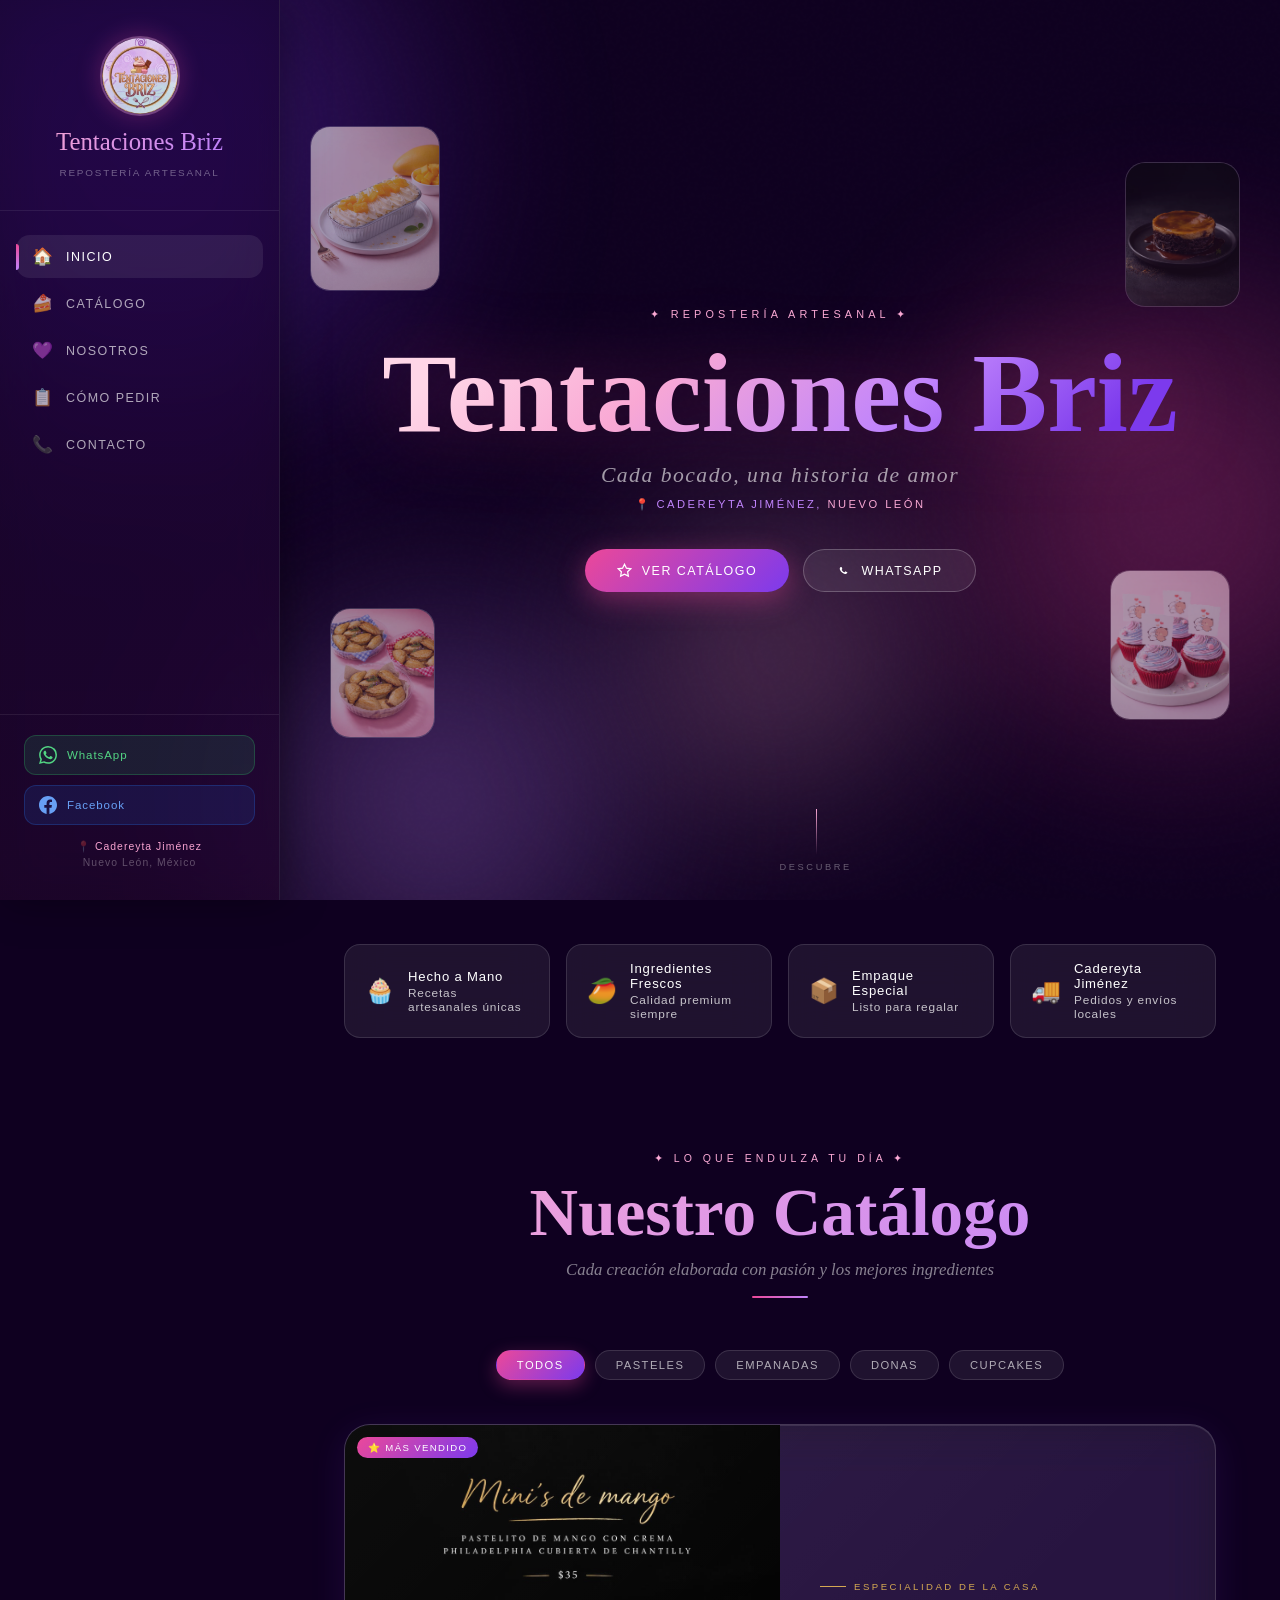
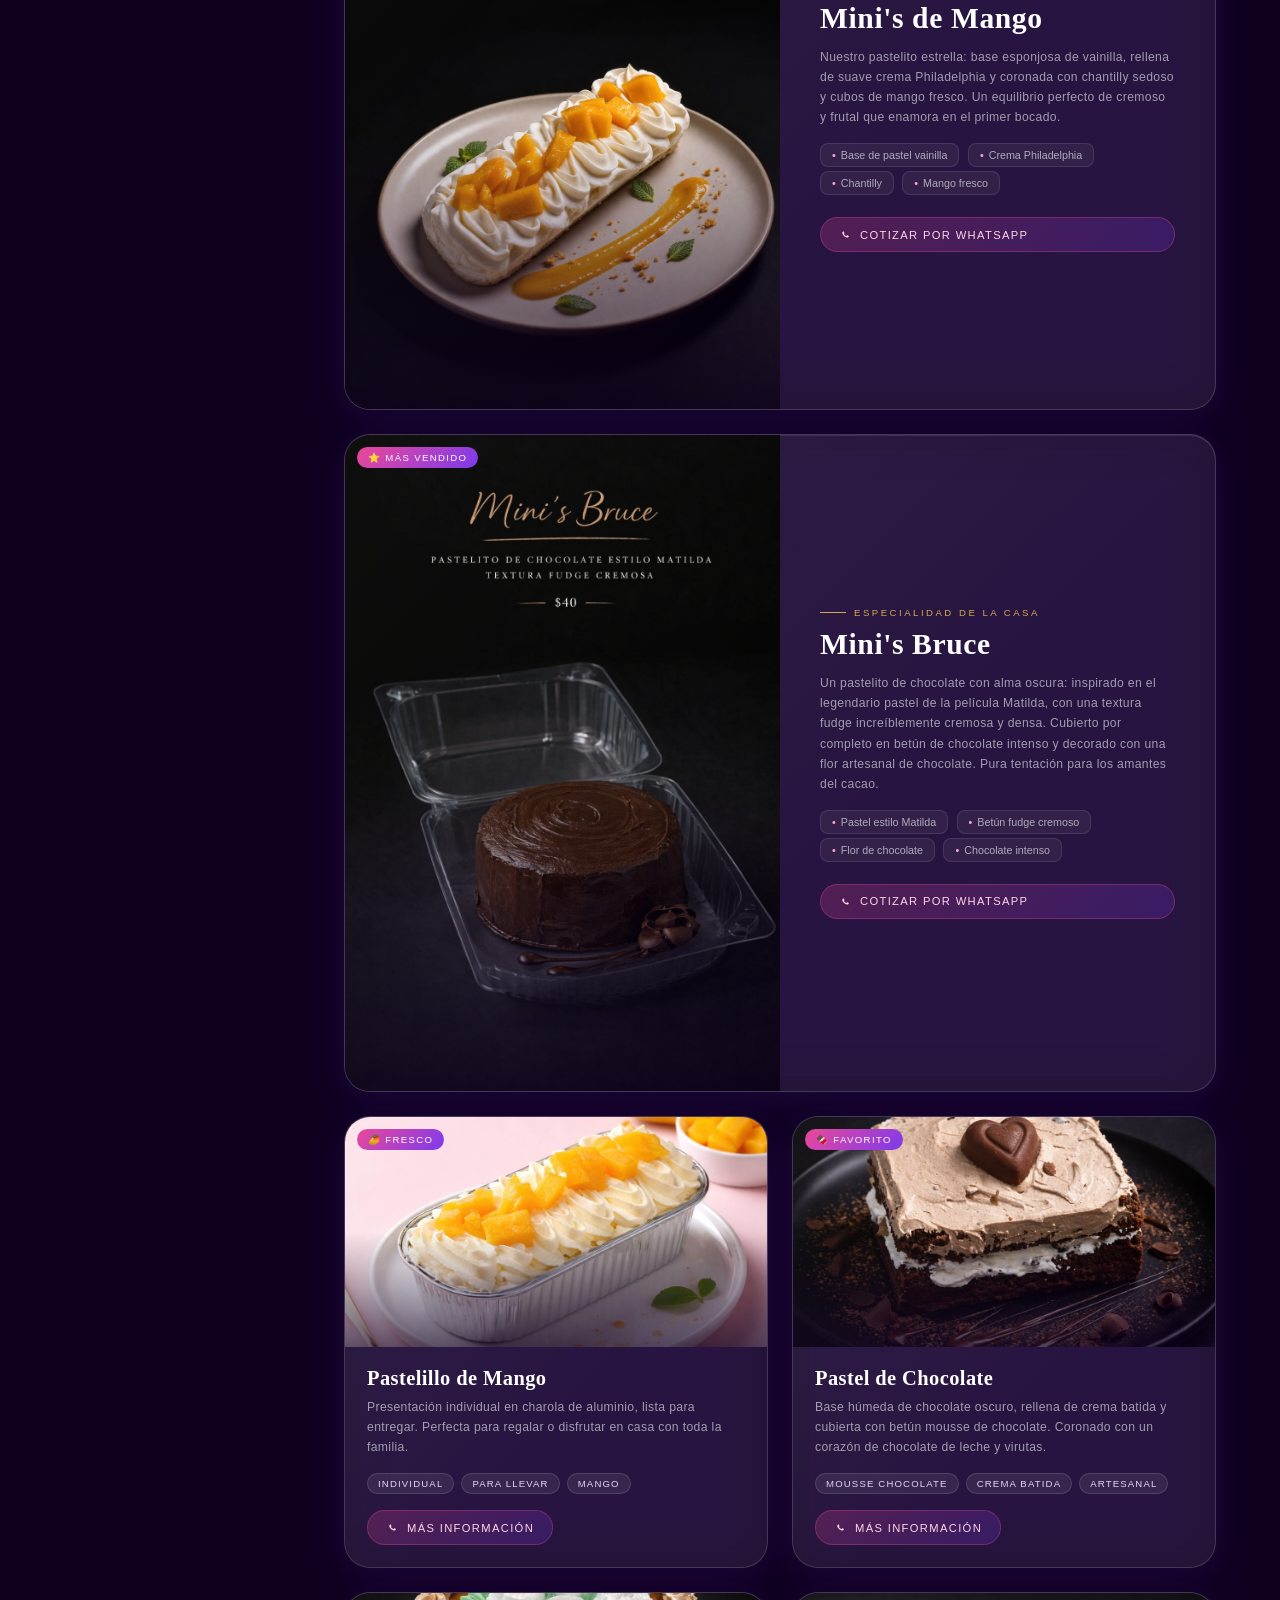
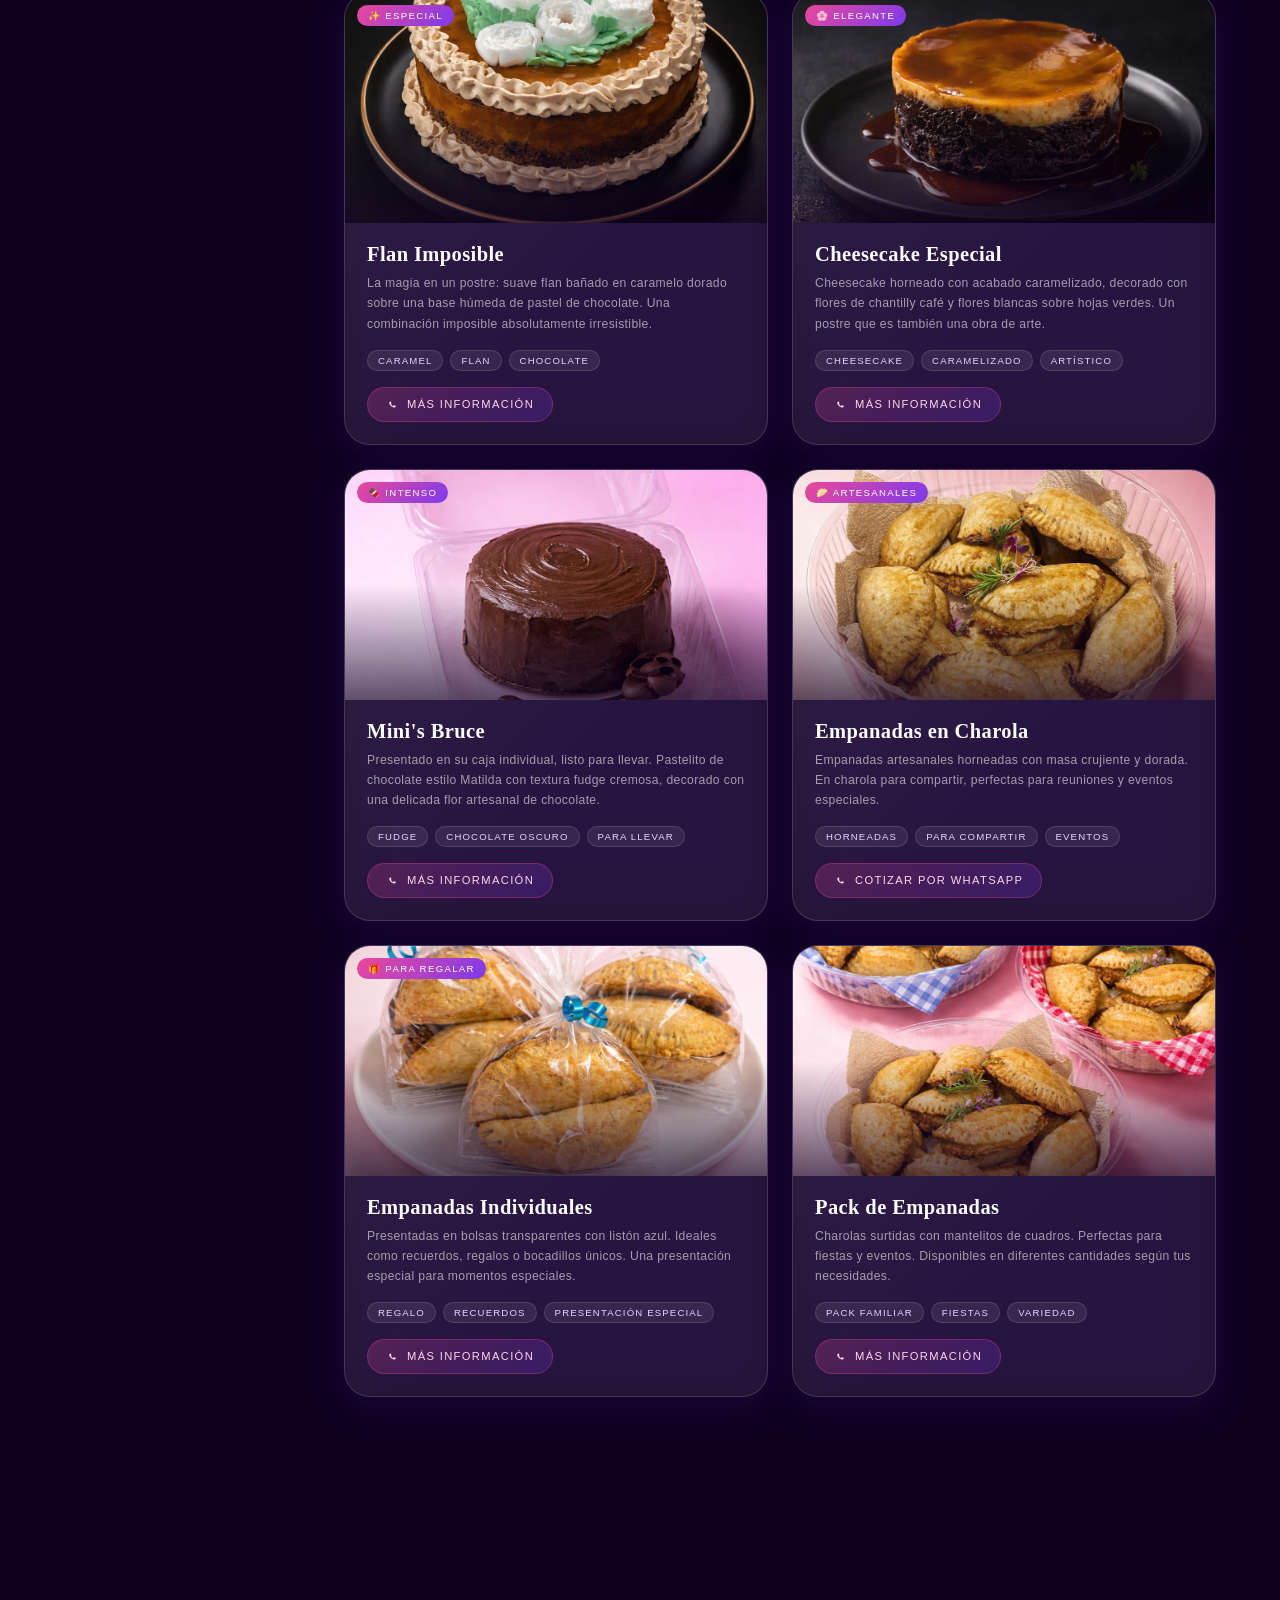
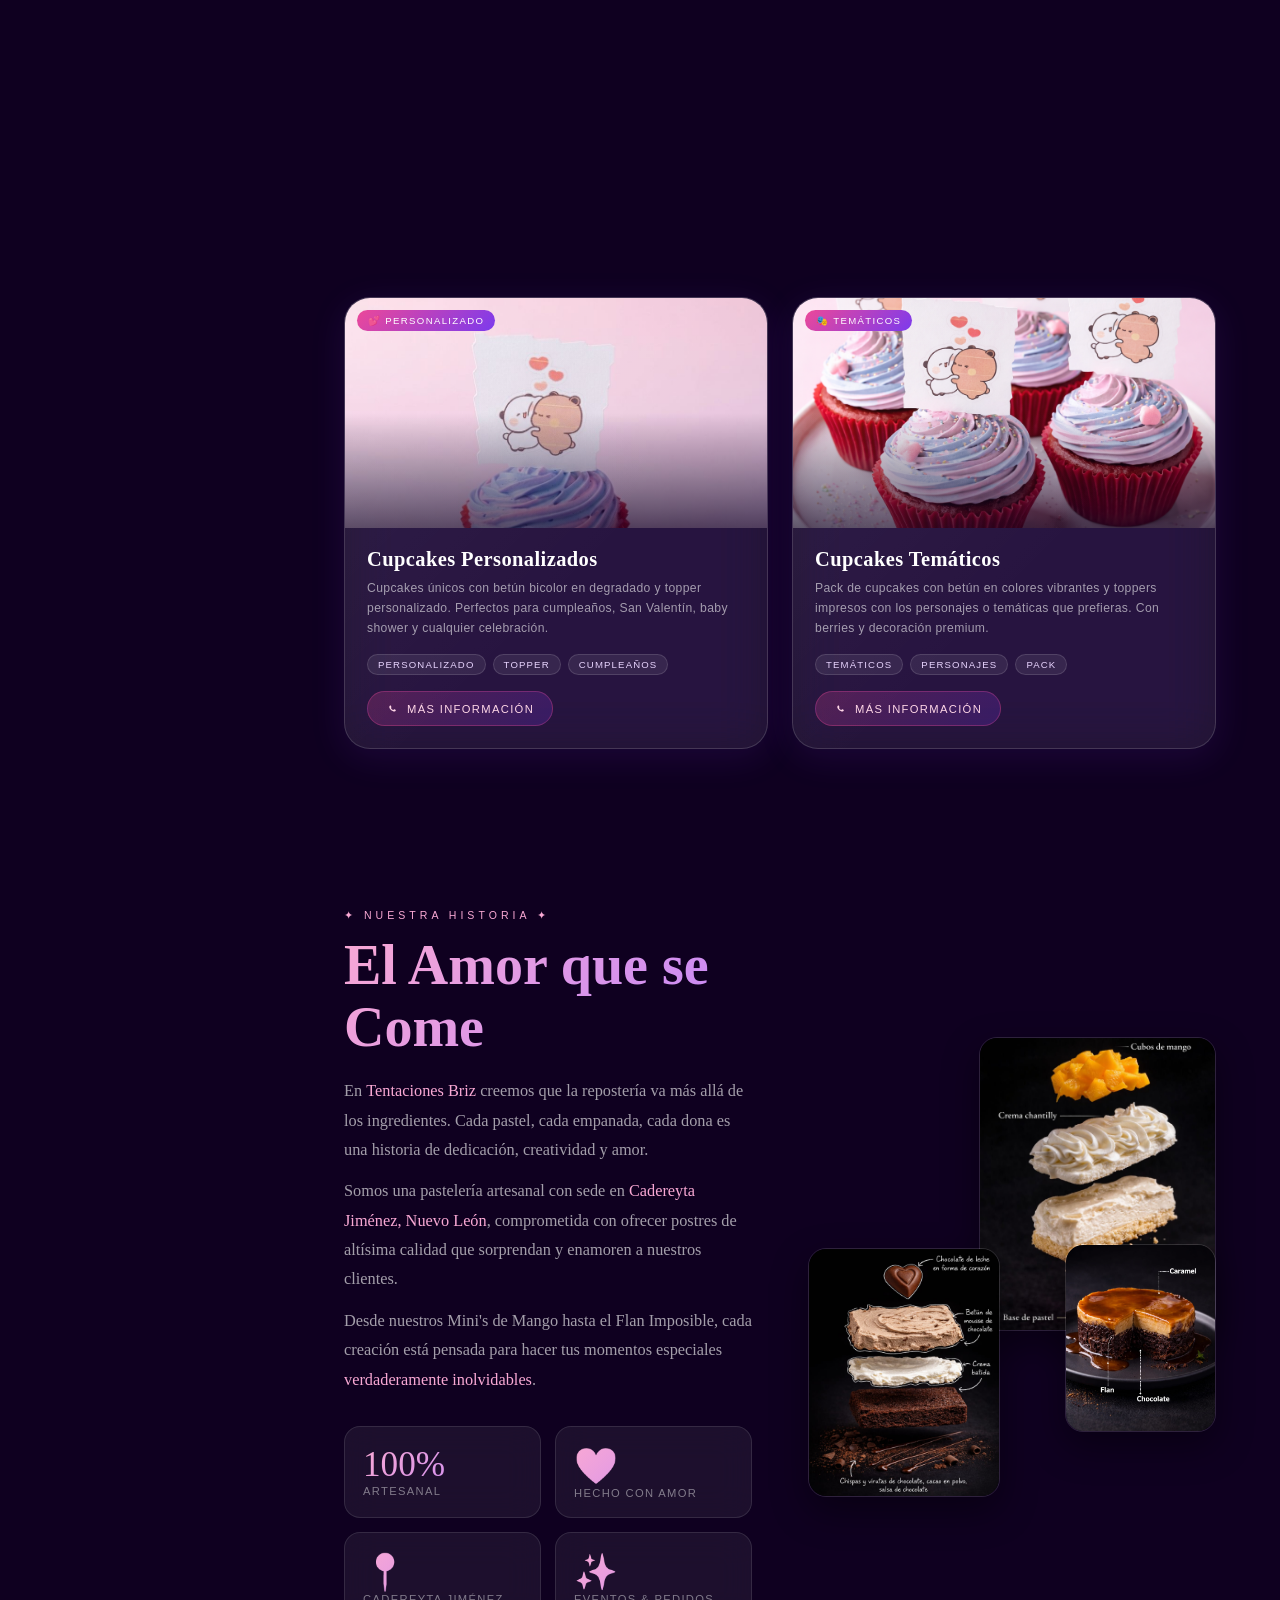
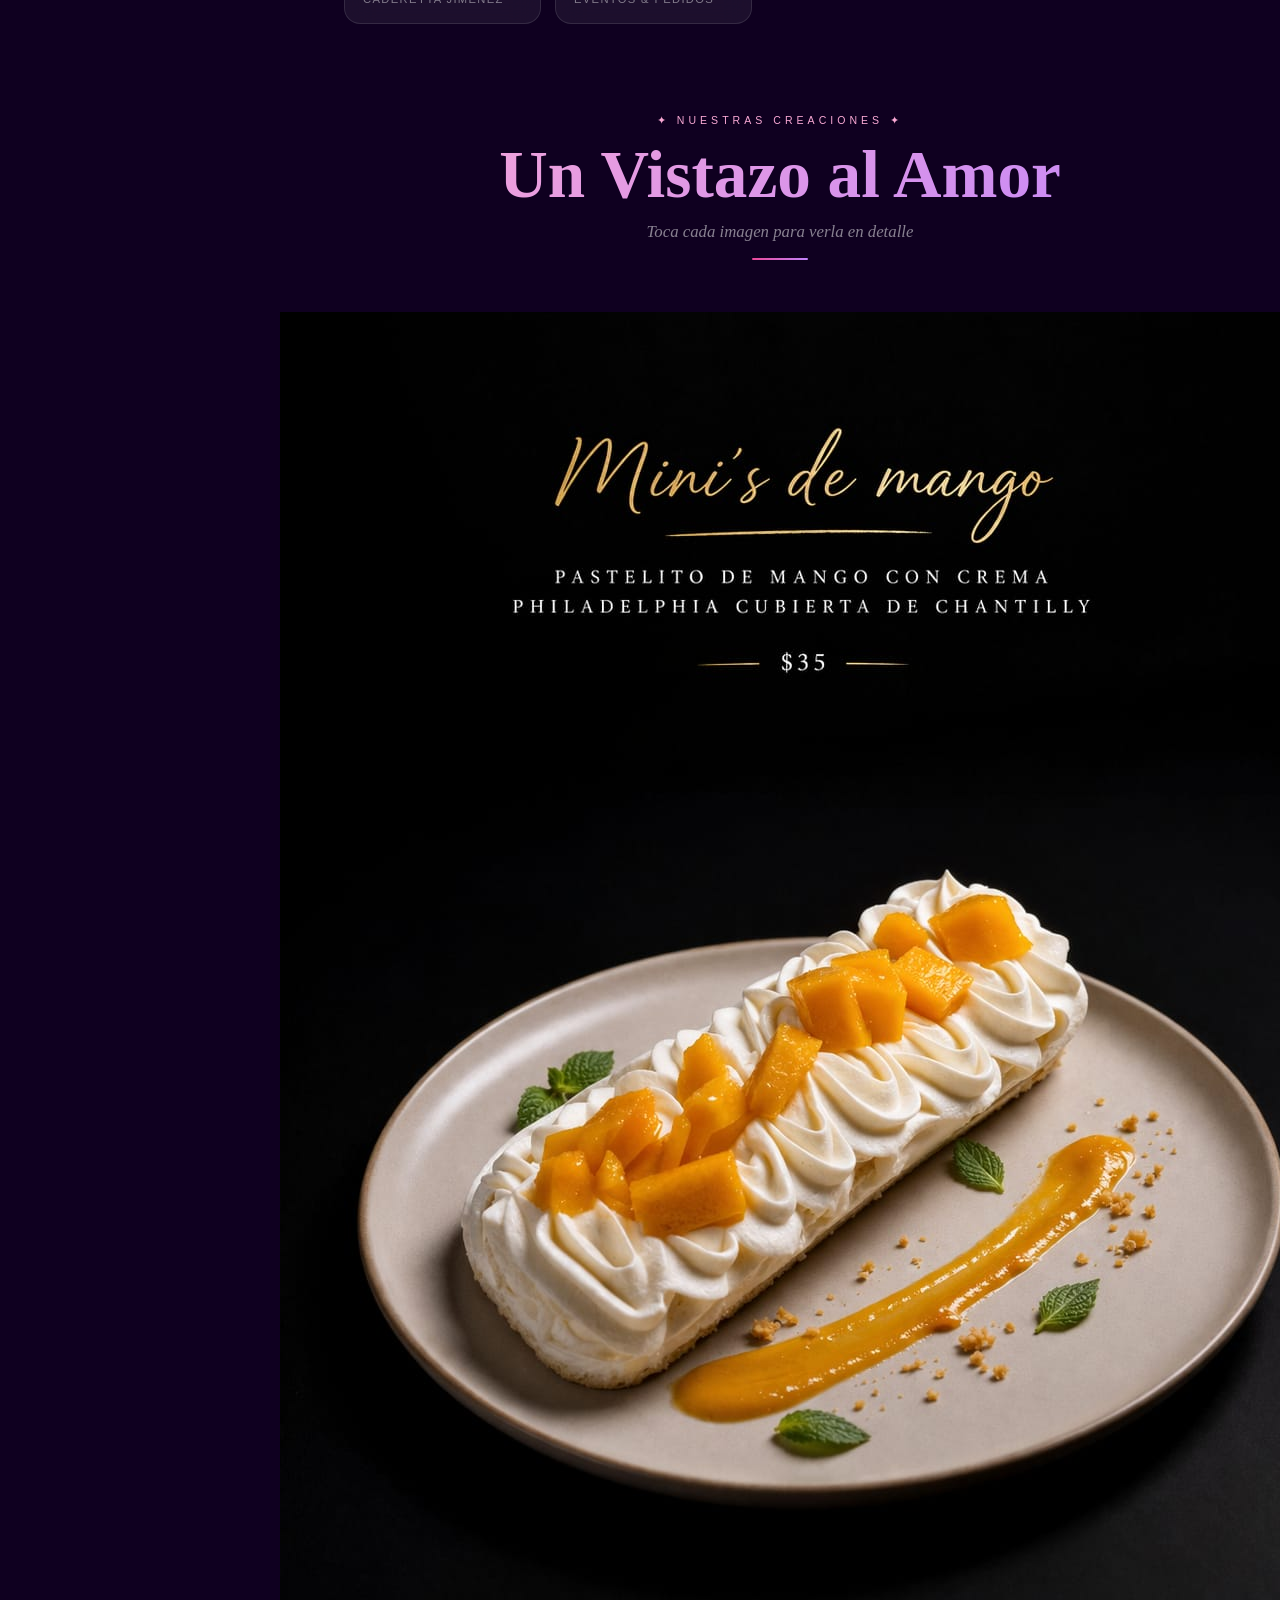
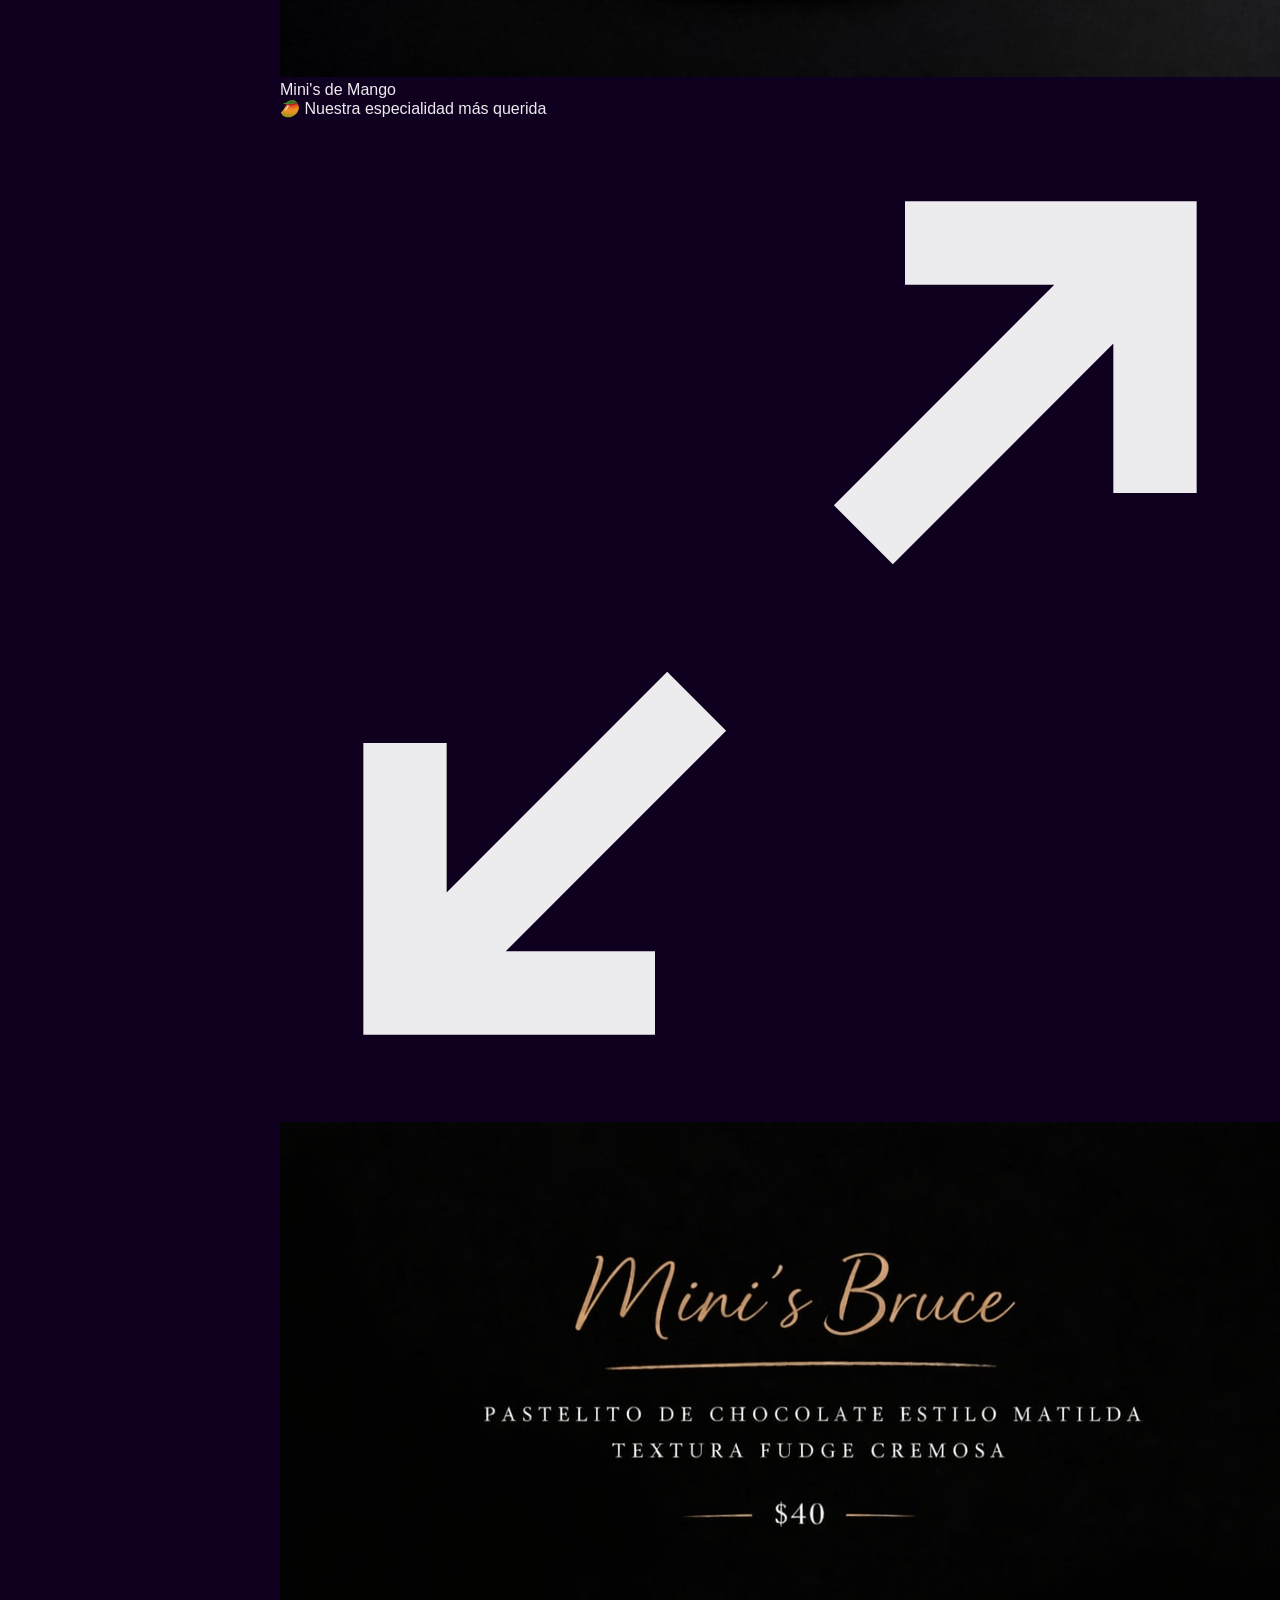
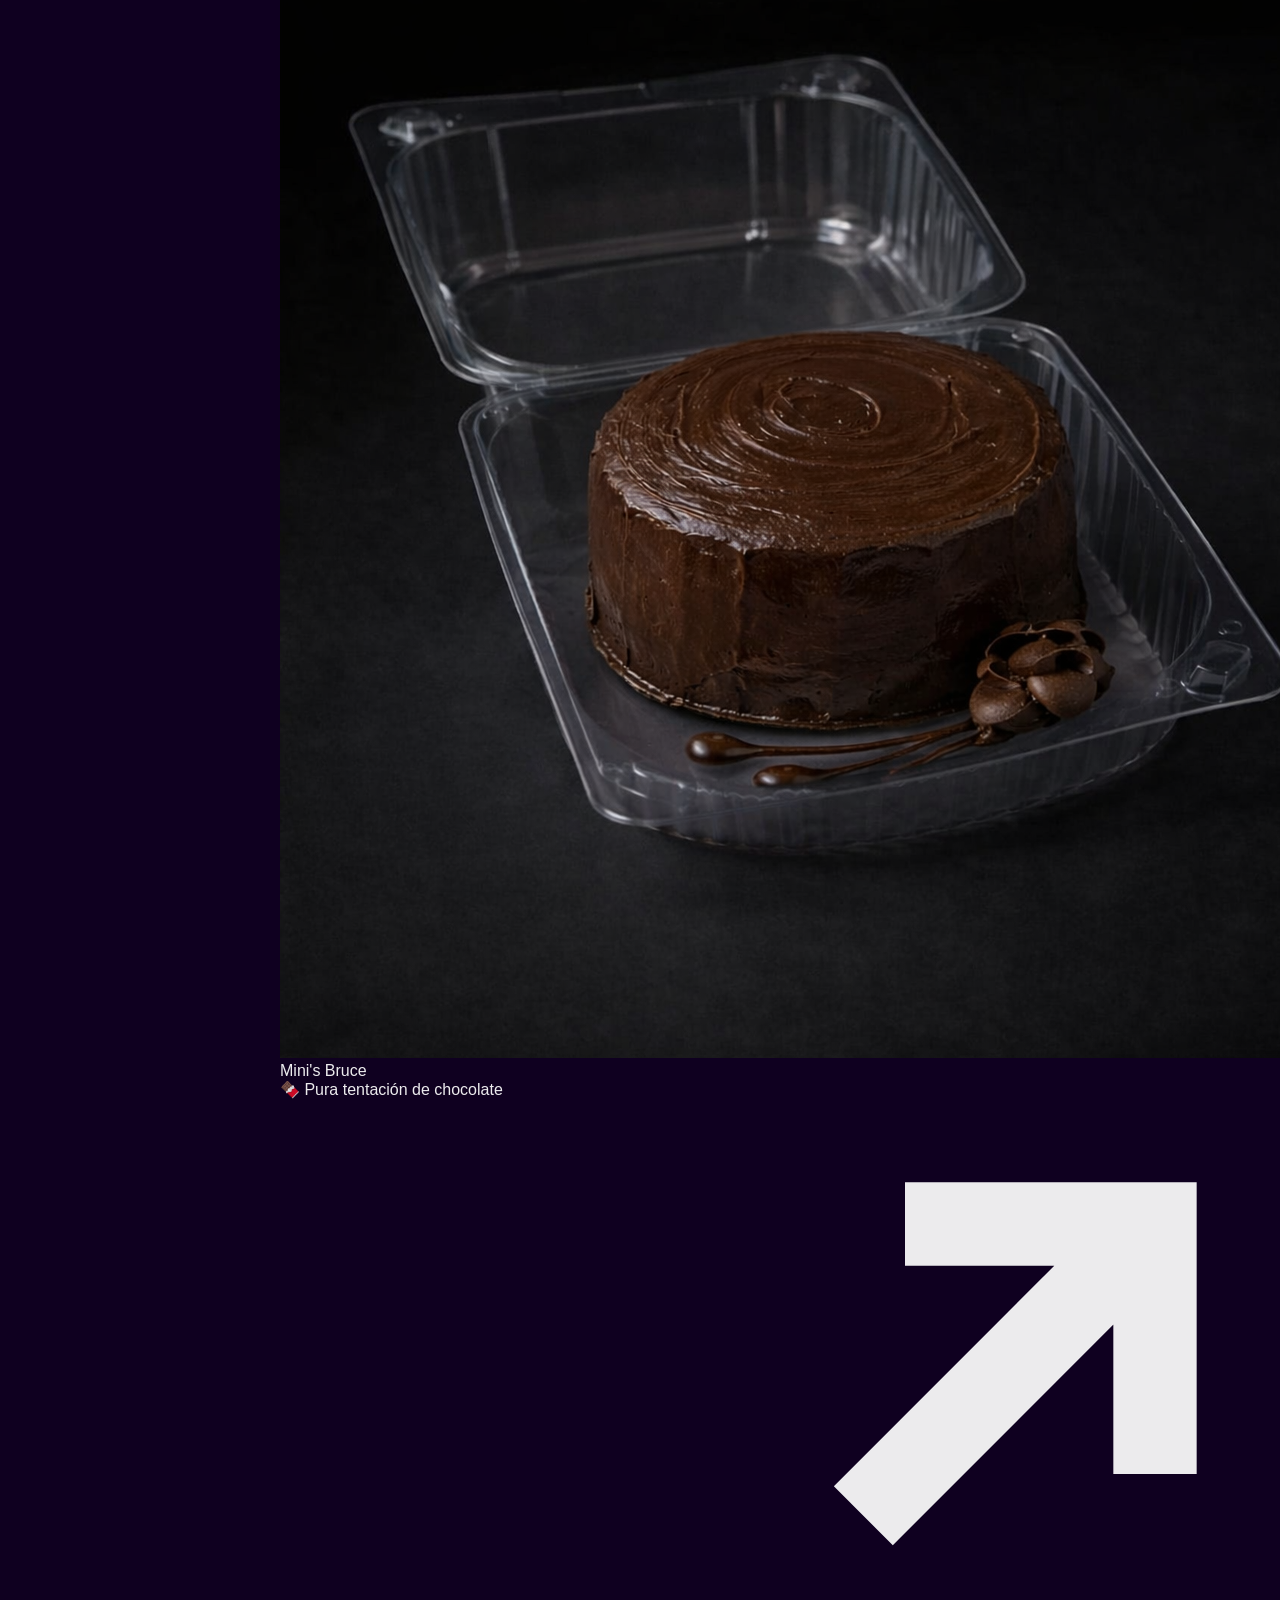
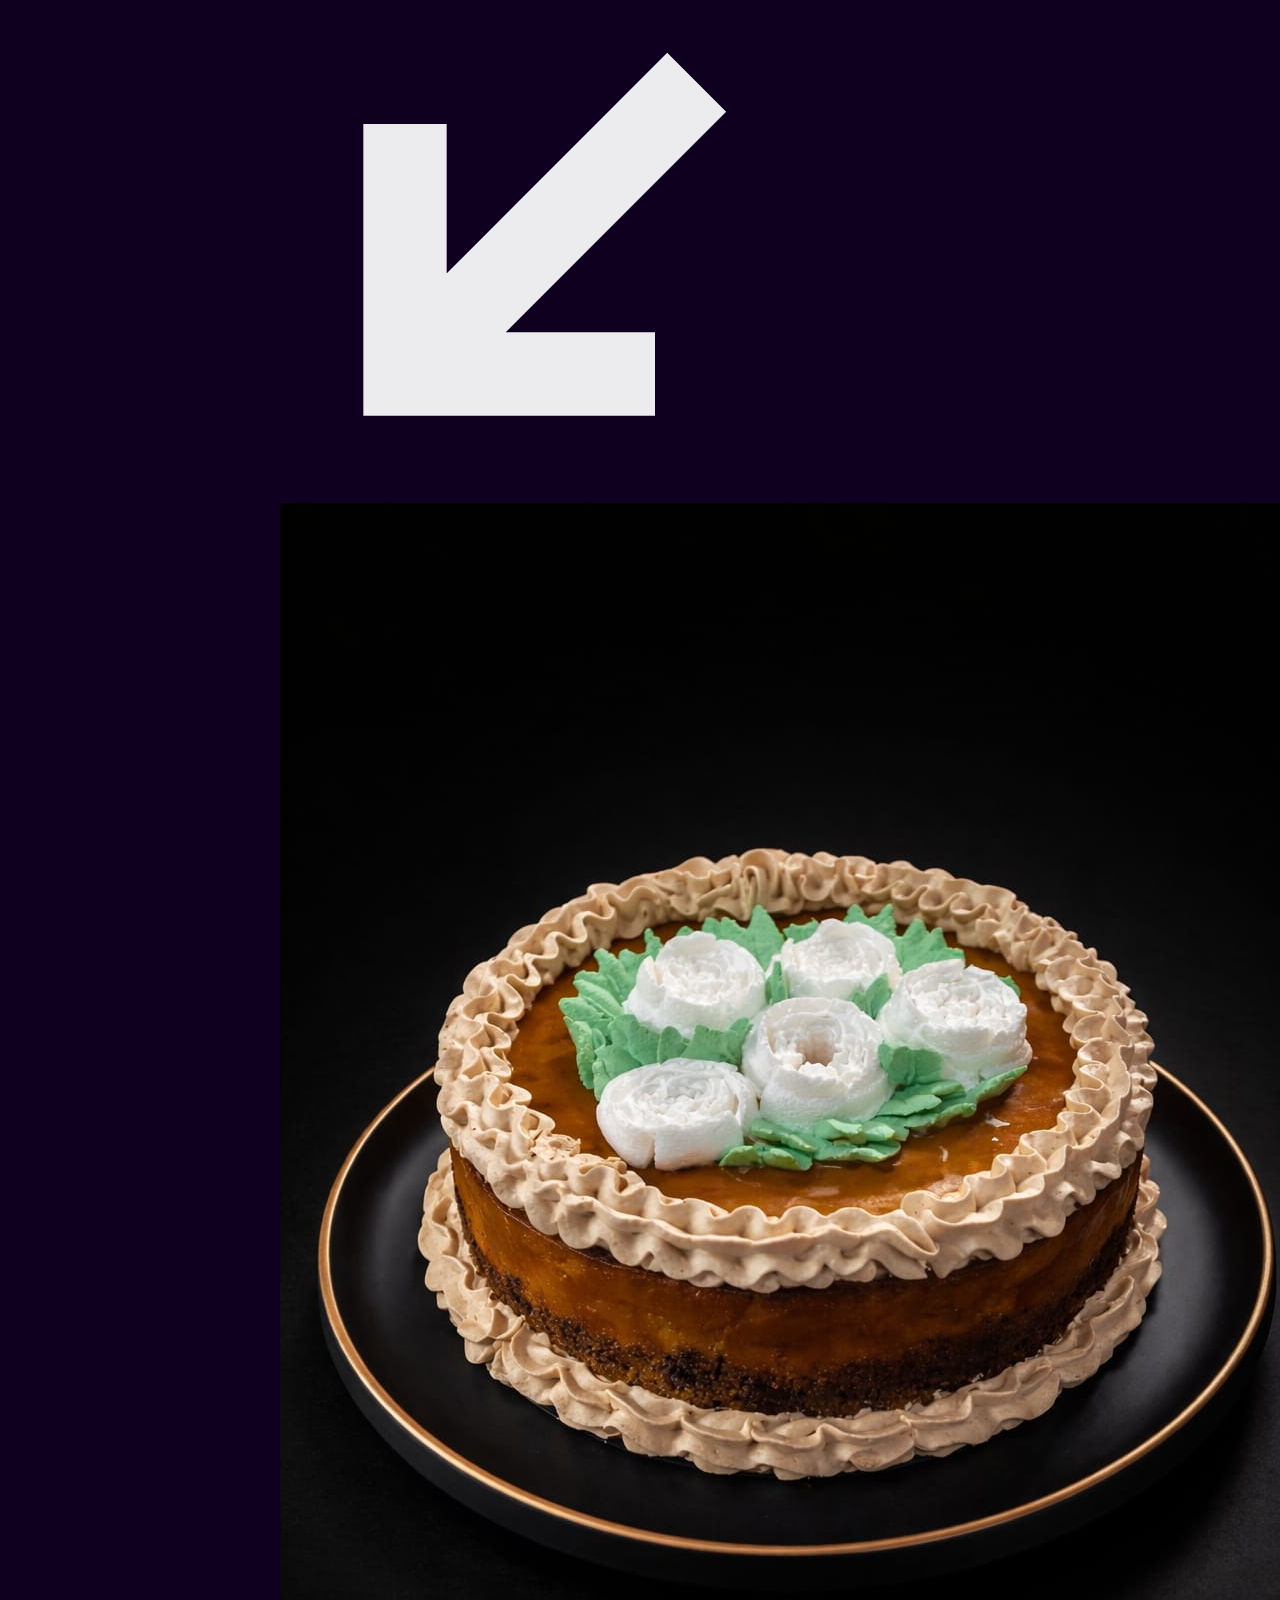
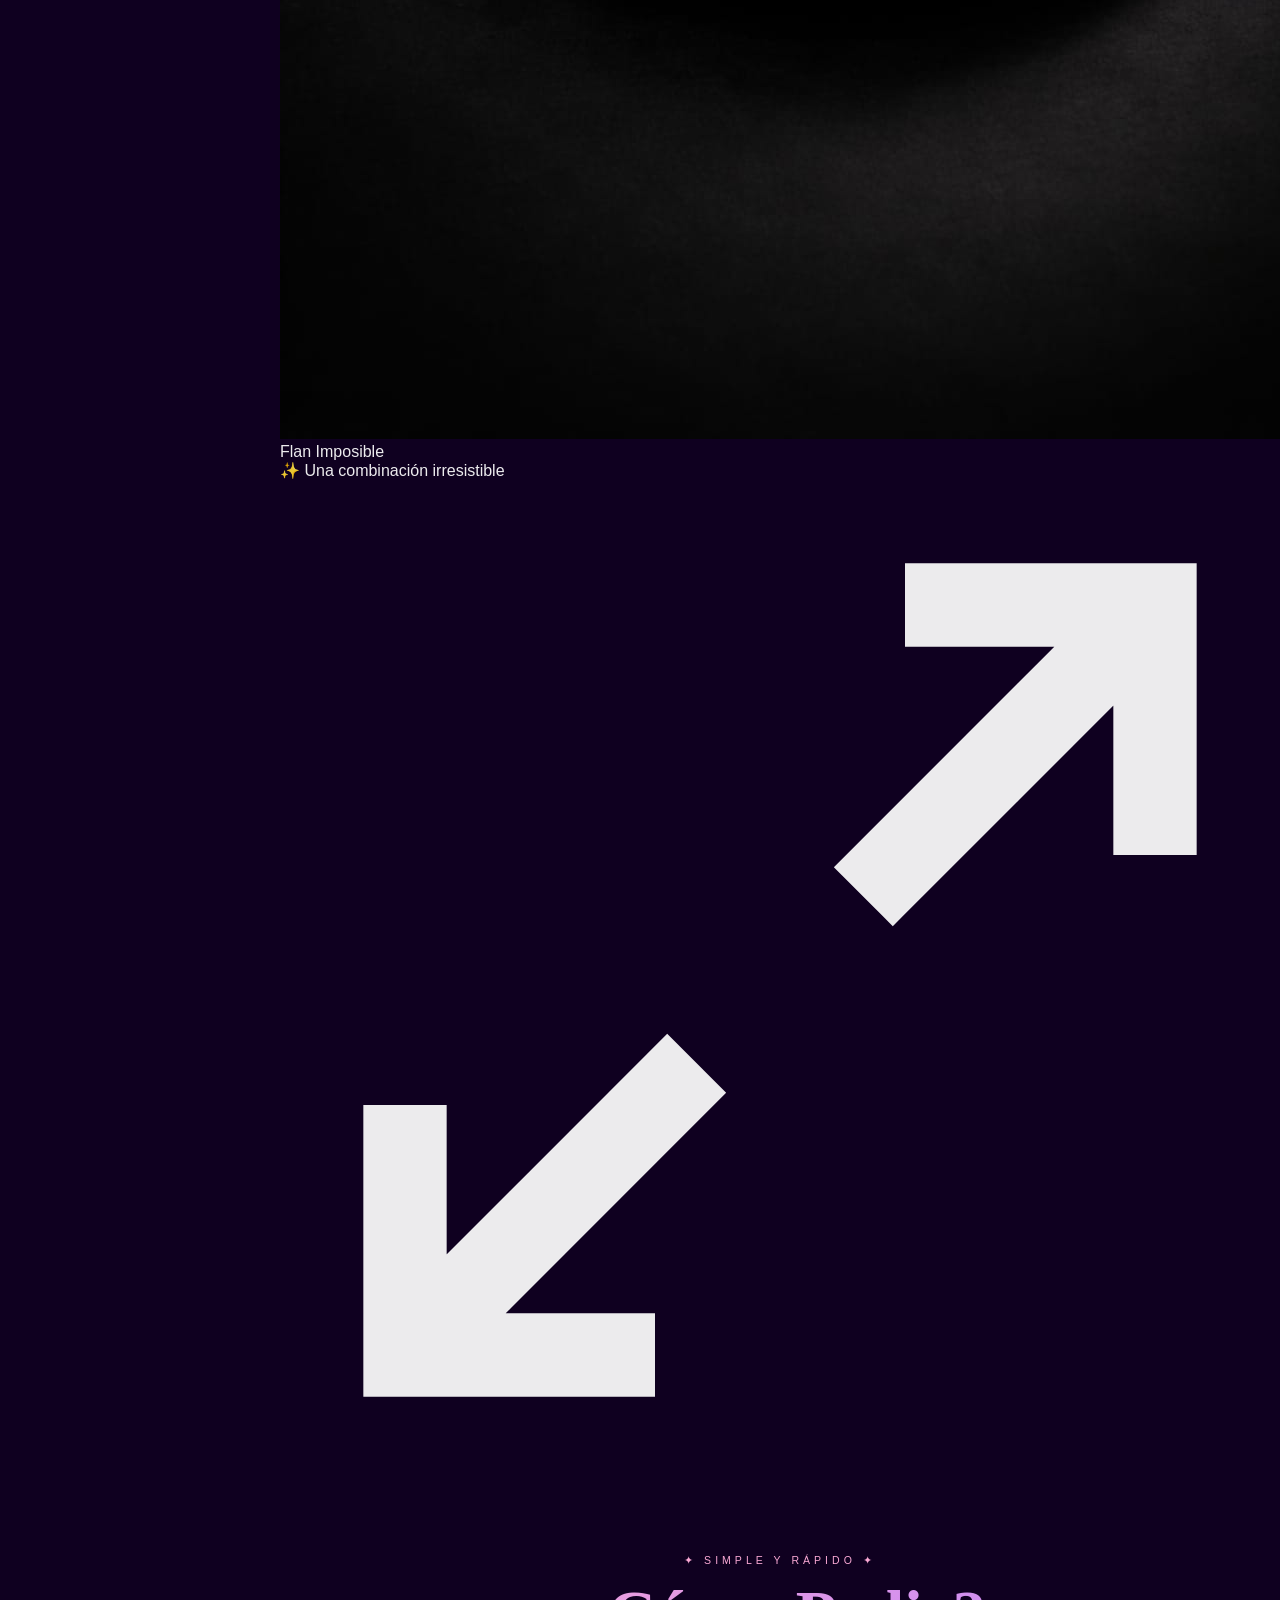
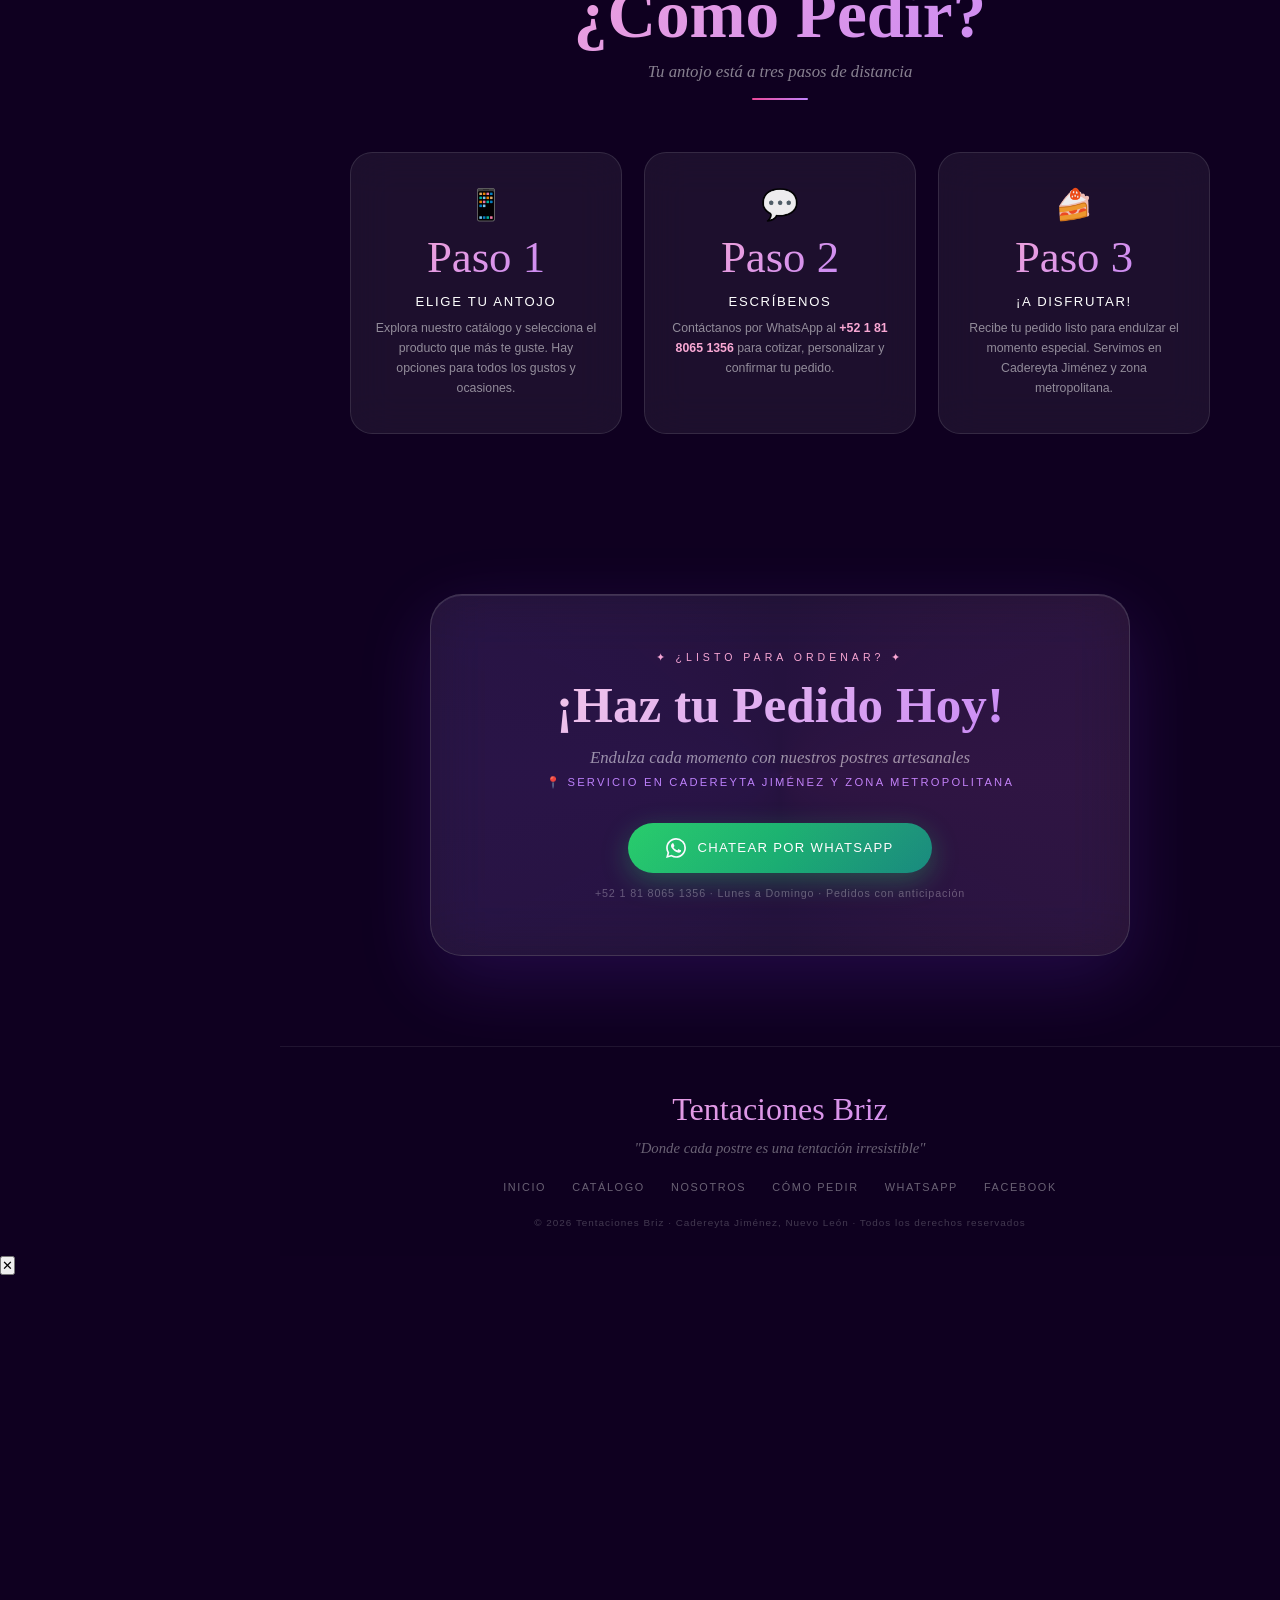
==== commit 8eee2129: "Update index.html" ====
--- a/index.html
+++ b/index.html
@@ -168,7 +168,7 @@
 
     <p class="hero-eyebrow">✦ Repostería Artesanal ✦</p>
     <h1 class="hero-title">Tentaciones Briz</h1>
-    <p class="hero-sub">Cada bocado, una historia de amor hecha con harina y azúcar</p>
+    <p class="hero-sub">Cada bocado, una historia de amor</p>
     <p class="hero-location">📍 Cadereyta Jiménez, <span>Nuevo León</span></p>
 
     <div class="hero-cta-group">
@@ -255,6 +255,33 @@
         </div>
       </article>
 
+      <!-- ★ FEATURED #2: Mini's Bruce ★ -->
+      <article class="glass-card featured-card reveal" data-cat="pasteles">
+        <div class="card-img-wrap">
+          <img src="assets/images/pastelillominisbruce.png"
+               alt="Mini's Bruce — Pastelito de chocolate estilo Matilda textura fudge cremosa"
+               loading="lazy" width="600" height="360">
+          <div class="card-img-overlay"></div>
+          <span class="card-badge">⭐ Más Vendido</span>
+        </div>
+        <div class="card-body">
+          <p class="featured-label">Especialidad de la casa</p>
+          <h3 class="card-title">Mini's Bruce</h3>
+          <p class="card-desc">Un pastelito de chocolate con alma oscura: inspirado en el legendario pastel de la película Matilda, con una textura fudge increíblemente cremosa y densa. Cubierto por completo en betún de chocolate intenso y decorado con una flor artesanal de chocolate. Pura tentación para los amantes del cacao.</p>
+          <div style="margin-bottom:18px;">
+            <span class="ingredients-pill">Pastel estilo Matilda</span>
+            <span class="ingredients-pill">Betún fudge cremoso</span>
+            <span class="ingredients-pill">Flor de chocolate</span>
+            <span class="ingredients-pill">Chocolate intenso</span>
+          </div>
+          <a href="https://wa.me/528180651356?text=Hola!%20Me%20interesa%20el%20Mini%20Bruce%20🍫%20¿Me%20das%20informes?"
+             target="_blank" rel="noopener noreferrer" class="card-cta">
+            <svg viewBox="0 0 24 24" fill="currentColor" aria-hidden="true"><path d="M17.472 14.382c-.297-.149-1.758-.867-2.03-.967-.273-.099-.471-.148-.67.15-.197.297-.767.966-.94 1.164-.173.199-.347.223-.644.075-.297-.15-1.255-.463-2.39-1.475-.883-.788-1.48-1.761-1.653-2.059-.173-.297-.018-.458.13-.606.134-.133.298-.347.446-.52.149-.174.198-.298.298-.497.099-.198.05-.371-.025-.52-.075-.149-.669-1.612-.916-2.207-.242-.579-.487-.5-.669-.51-.173-.008-.371-.01-.57-.01-.198 0-.52.074-.792.372-.272.297-1.04 1.016-1.04 2.479 0 1.462 1.065 2.875 1.213 3.074.149.198 2.096 3.2 5.077 4.487.709.306 1.262.489 1.694.625.712.227 1.36.195 1.871.118.571-.085 1.758-.719 2.006-1.413.248-.694.248-1.289.173-1.413-.074-.124-.272-.198-.57-.347z"/></svg>
+            Cotizar por WhatsApp
+          </a>
+        </div>
+      </article>
+
       <!-- Pastelillo Mango (pedido) -->
       <article class="glass-card reveal" data-cat="pasteles">
         <div class="card-img-wrap">
@@ -327,7 +354,7 @@
         </div>
       </article>
 
-      <!-- Flan Chocolate -->
+      <!-- Cheesecake Especial -->
       <article class="glass-card reveal" data-cat="pasteles">
         <div class="card-img-wrap">
           <img src="assets/images/flanchocolate.jpeg"
@@ -344,6 +371,30 @@
             <span class="tag">Artístico</span>
           </div>
           <a href="https://wa.me/528180651356?text=Hola!%20Me%20interesa%20el%20Cheesecake%20🌸%20¿Me%20das%20informes?"
+             target="_blank" rel="noopener noreferrer" class="card-cta">
+            <svg viewBox="0 0 24 24" fill="currentColor" aria-hidden="true"><path d="M17.472 14.382c-.297-.149-1.758-.867-2.03-.967-.273-.099-.471-.148-.67.15-.197.297-.767.966-.94 1.164-.173.199-.347.223-.644.075-.297-.15-1.255-.463-2.39-1.475-.883-.788-1.48-1.761-1.653-2.059-.173-.297-.018-.458.13-.606.134-.133.298-.347.446-.52.149-.174.198-.298.298-.497.099-.198.05-.371-.025-.52-.075-.149-.669-1.612-.916-2.207-.242-.579-.487-.5-.669-.51-.173-.008-.371-.01-.57-.01-.198 0-.52.074-.792.372-.272.297-1.04 1.016-1.04 2.479 0 1.462 1.065 2.875 1.213 3.074.149.198 2.096 3.2 5.077 4.487.709.306 1.262.489 1.694.625.712.227 1.36.195 1.871.118.571-.085 1.758-.719 2.006-1.413.248-.694.248-1.289.173-1.413-.074-.124-.272-.198-.57-.347z"/></svg>
+            Más Información
+          </a>
+        </div>
+      </article>
+
+      <!-- Mini's Bruce (catálogo) -->
+      <article class="glass-card reveal" data-cat="pasteles">
+        <div class="card-img-wrap">
+          <img src="assets/images/minisbruce.jpeg"
+               alt="Mini's Bruce pastelito de chocolate fudge en caja transparente" loading="lazy">
+          <div class="card-img-overlay"></div>
+          <span class="card-badge">🍫 Intenso</span>
+        </div>
+        <div class="card-body">
+          <h3 class="card-title">Mini's Bruce</h3>
+          <p class="card-desc">Presentado en su caja individual, listo para llevar. Pastelito de chocolate estilo Matilda con textura fudge cremosa, decorado con una delicada flor artesanal de chocolate.</p>
+          <div class="card-tags">
+            <span class="tag">Fudge</span>
+            <span class="tag">Chocolate oscuro</span>
+            <span class="tag">Para llevar</span>
+          </div>
+          <a href="https://wa.me/528180651356?text=Hola!%20Me%20interesa%20el%20Mini%20Bruce%20🍫%20¿Me%20das%20informes?"
              target="_blank" rel="noopener noreferrer" class="card-cta">
             <svg viewBox="0 0 24 24" fill="currentColor" aria-hidden="true"><path d="M17.472 14.382c-.297-.149-1.758-.867-2.03-.967-.273-.099-.471-.148-.67.15-.197.297-.767.966-.94 1.164-.173.199-.347.223-.644.075-.297-.15-1.255-.463-2.39-1.475-.883-.788-1.48-1.761-1.653-2.059-.173-.297-.018-.458.13-.606.134-.133.298-.347.446-.52.149-.174.198-.298.298-.497.099-.198.05-.371-.025-.52-.075-.149-.669-1.612-.916-2.207-.242-.579-.487-.5-.669-.51-.173-.008-.371-.01-.57-.01-.198 0-.52.074-.792.372-.272.297-1.04 1.016-1.04 2.479 0 1.462 1.065 2.875 1.213 3.074.149.198 2.096 3.2 5.077 4.487.709.306 1.262.489 1.694.625.712.227 1.36.195 1.871.118.571-.085 1.758-.719 2.006-1.413.248-.694.248-1.289.173-1.413-.074-.124-.272-.198-.57-.347z"/></svg>
             Más Información
@@ -565,6 +616,77 @@
     </div>
   </section>
 
+  <!-- ── GALLERY STRIP (antes de Cómo Pedir) ── -->
+  <section class="gallery-strip" aria-label="Galería de productos">
+    <div class="section-header reveal">
+      <p class="section-eyebrow">✦ Nuestras creaciones ✦</p>
+      <h2 class="section-title">Un Vistazo al Amor</h2>
+      <p class="section-desc">Toca cada imagen para verla en detalle</p>
+      <div class="section-divider"></div>
+    </div>
+
+    <div class="gallery-grid">
+
+      <!-- Imagen 1 -->
+      <div class="gallery-item"
+           data-badge="🥭 Especialidad"
+           data-title="Mini's de Mango"
+           data-desc="Pastelito de vainilla con crema Philadelphia, chantilly sedoso y mango fresco. Nuestro postre más solicitado para eventos y celebraciones."
+           data-wa="https://wa.me/528180651356?text=Hola!%20Me%20interesa%20el%20Mini%20de%20Mango%20🥭%20¿Me%20das%20informes?"
+           role="button" tabindex="0" aria-label="Ver imagen: Mini's de Mango">
+        <img src="assets/images/pastelillomango.jpeg"
+             alt="Mini's de Mango — pastelito con crema Philadelphia y mango fresco"
+             loading="lazy">
+        <div class="gallery-item-overlay">
+          <p class="gallery-item-title">Mini's de Mango</p>
+          <p class="gallery-item-desc">🥭 Nuestra especialidad más querida</p>
+        </div>
+        <div class="gallery-expand-icon" aria-hidden="true">
+          <svg viewBox="0 0 24 24" stroke="currentColor" fill="none" stroke-width="2"><path d="M15 3h6v6M9 21H3v-6M21 3l-7 7M3 21l7-7"/></svg>
+        </div>
+      </div>
+
+      <!-- Imagen 2 -->
+      <div class="gallery-item"
+           data-badge="🍫 Intenso"
+           data-title="Mini's Bruce"
+           data-desc="Inspirado en el pastel de Matilda, con textura fudge densa y betún de chocolate intenso. Cubierto con una delicada flor artesanal de chocolate."
+           data-wa="https://wa.me/528180651356?text=Hola!%20Me%20interesa%20el%20Mini%20Bruce%20🍫%20¿Me%20das%20informes?"
+           role="button" tabindex="0" aria-label="Ver imagen: Mini's Bruce">
+        <img src="assets/images/pastelillominisbruce.png"
+             alt="Mini's Bruce — pastelito de chocolate fudge estilo Matilda"
+             loading="lazy">
+        <div class="gallery-item-overlay">
+          <p class="gallery-item-title">Mini's Bruce</p>
+          <p class="gallery-item-desc">🍫 Pura tentación de chocolate</p>
+        </div>
+        <div class="gallery-expand-icon" aria-hidden="true">
+          <svg viewBox="0 0 24 24" stroke="currentColor" fill="none" stroke-width="2"><path d="M15 3h6v6M9 21H3v-6M21 3l-7 7M3 21l7-7"/></svg>
+        </div>
+      </div>
+
+      <!-- Imagen 3 -->
+      <div class="gallery-item"
+           data-badge="✨ Especial"
+           data-title="Flan Imposible"
+           data-desc="La combinación perfecta: flan suave bañado en caramelo dorado sobre base de pastel de chocolate. Un postre que siempre sorprende."
+           data-wa="https://wa.me/528180651356?text=Hola!%20Me%20interesa%20el%20Flan%20Imposible%20✨%20¿Me%20das%20informes?"
+           role="button" tabindex="0" aria-label="Ver imagen: Flan Imposible">
+        <img src="assets/images/flan.jpeg"
+             alt="Flan Imposible — flan con caramel sobre pastel de chocolate"
+             loading="lazy">
+        <div class="gallery-item-overlay">
+          <p class="gallery-item-title">Flan Imposible</p>
+          <p class="gallery-item-desc">✨ Una combinación irresistible</p>
+        </div>
+        <div class="gallery-expand-icon" aria-hidden="true">
+          <svg viewBox="0 0 24 24" stroke="currentColor" fill="none" stroke-width="2"><path d="M15 3h6v6M9 21H3v-6M21 3l-7 7M3 21l7-7"/></svg>
+        </div>
+      </div>
+
+    </div>
+  </section>
+
   <!-- ── HOW TO ORDER ── -->
   <section class="how-to" id="pedidos" aria-label="Cómo hacer un pedido">
     <div class="section-header reveal">
@@ -576,19 +698,19 @@
     <div class="steps-grid">
       <div class="step-card reveal">
         <div class="step-icon" aria-hidden="true">📱</div>
-        <div class="step-num">01</div>
+        <div class="step-num">Paso 1</div>
         <h3 class="step-title">Elige tu antojo</h3>
         <p class="step-desc">Explora nuestro catálogo y selecciona el producto que más te guste. Hay opciones para todos los gustos y ocasiones.</p>
       </div>
       <div class="step-card reveal" style="transition-delay:0.1s">
         <div class="step-icon" aria-hidden="true">💬</div>
-        <div class="step-num">02</div>
+        <div class="step-num">Paso 2</div>
         <h3 class="step-title">Escríbenos</h3>
         <p class="step-desc">Contáctanos por WhatsApp al <strong style="color:var(--rose-mid)">+52 1 81 8065 1356</strong> para cotizar, personalizar y confirmar tu pedido.</p>
       </div>
       <div class="step-card reveal" style="transition-delay:0.2s">
         <div class="step-icon" aria-hidden="true">🍰</div>
-        <div class="step-num">03</div>
+        <div class="step-num">Paso 3</div>
         <h3 class="step-title">¡A disfrutar!</h3>
         <p class="step-desc">Recibe tu pedido listo para endulzar el momento especial. Servimos en Cadereyta Jiménez y zona metropolitana.</p>
       </div>
--- a/assets/css/style.css
+++ b/assets/css/style.css
@@ -0,0 +1,368 @@
+/* =========================================
+   TENTACIONES BRIZ — Main Stylesheet
+   ========================================= */
+
+:root {
+  --rose-light: #ffd6e7;
+  --rose-mid: #f9a8d4;
+  --rose-deep: #ec4899;
+  --violet-light: #e9d5ff;
+  --violet-mid: #c084fc;
+  --violet-deep: #7c3aed;
+  --indigo: #4f46e5;
+  --glass-bg: rgba(255,255,255,0.10);
+  --glass-border: rgba(255,255,255,0.22);
+  --text-light: rgba(255,255,255,0.92);
+  --gold: #d4a853;
+  --bg-base: #0f0020;
+  --sidebar-w: 280px;
+}
+
+*, *::before, *::after { box-sizing: border-box; margin: 0; padding: 0; }
+html { scroll-behavior: smooth; }
+
+body {
+  font-family: 'Josefin Sans', sans-serif;
+  background: var(--bg-base);
+  color: var(--text-light);
+  overflow-x: hidden;
+}
+
+/* ── BACKGROUND ORBS ── */
+.bg-orbs { position: fixed; inset: 0; z-index: 0; overflow: hidden; pointer-events: none; }
+.orb { position: absolute; border-radius: 50%; filter: blur(90px); opacity: 0.40; animation: floatOrb 20s infinite ease-in-out; }
+.orb-1 { width: 620px; height: 620px; background: radial-gradient(circle, #7c3aed, transparent); top: -18%; left: -12%; animation-delay: 0s; }
+.orb-2 { width: 520px; height: 520px; background: radial-gradient(circle, #ec4899, transparent); top: 28%; right: -12%; animation-delay: -7s; }
+.orb-3 { width: 420px; height: 420px; background: radial-gradient(circle, #c084fc, transparent); bottom: -12%; left: 18%; animation-delay: -14s; }
+.orb-4 { width: 320px; height: 320px; background: radial-gradient(circle, #f9a8d4, transparent); top: 55%; left: 48%; animation-delay: -4s; }
+@keyframes floatOrb {
+  0%,100% { transform: translate(0,0) scale(1); }
+  33%      { transform: translate(45px,-55px) scale(1.07); }
+  66%      { transform: translate(-35px,35px) scale(0.94); }
+}
+
+/* noise */
+body::before {
+  content:''; position:fixed; inset:0; z-index:1; pointer-events:none;
+  background-image:url("data:image/svg+xml,%3Csvg viewBox='0 0 256 256' xmlns='http://www.w3.org/2000/svg'%3E%3Cfilter id='n'%3E%3CfeTurbulence type='fractalNoise' baseFrequency='0.9' numOctaves='4' stitchTiles='stitch'/%3E%3C/filter%3E%3Crect width='100%25' height='100%25' filter='url(%23n)' opacity='0.04'/%3E%3C/svg%3E");
+  opacity:0.3;
+}
+
+/* ── LAYOUT WITH SIDEBAR ── */
+.site-wrapper { display: flex; min-height: 100vh; position: relative; z-index: 2; }
+
+/* ── SIDEBAR ── */
+.sidebar {
+  position: fixed; top: 0; left: 0; height: 100vh;
+  width: var(--sidebar-w);
+  backdrop-filter: blur(28px) saturate(1.5);
+  -webkit-backdrop-filter: blur(28px) saturate(1.5);
+  background: rgba(15,0,32,0.72);
+  border-right: 1px solid rgba(255,255,255,0.10);
+  z-index: 200;
+  display: flex; flex-direction: column;
+  padding: 36px 0 28px;
+  transition: transform 0.38s cubic-bezier(0.4,0,0.2,1);
+  box-shadow: 4px 0 40px rgba(0,0,0,0.35);
+}
+.sidebar::before {
+  content:''; position:absolute; inset:0;
+  background: linear-gradient(180deg, rgba(124,58,237,0.08) 0%, rgba(236,72,153,0.06) 100%);
+  pointer-events:none;
+}
+
+/* Sidebar top */
+.sidebar-brand {
+  padding: 0 24px 32px;
+  border-bottom: 1px solid rgba(255,255,255,0.08);
+  display: flex; flex-direction: column; align-items: center; gap: 12px;
+}
+.sidebar-logo {
+  width: 80px; height: 80px; border-radius: 50%;
+  border: 2px solid rgba(249,168,212,0.4);
+  box-shadow: 0 0 24px rgba(236,72,153,0.3);
+  object-fit: cover;
+}
+.sidebar-name {
+  font-family: 'Great Vibes', cursive;
+  font-size: 1.55rem;
+  background: linear-gradient(135deg, #f9a8d4, #c084fc);
+  -webkit-background-clip: text; -webkit-text-fill-color: transparent; background-clip: text;
+  text-align: center; line-height: 1.1;
+}
+.sidebar-tagline {
+  font-size: 0.62rem; letter-spacing: 0.18em; text-transform: uppercase;
+  color: rgba(255,255,255,0.38); text-align: center; font-weight: 300;
+}
+
+/* Sidebar nav */
+.sidebar-nav { flex: 1; padding: 24px 16px; display: flex; flex-direction: column; gap: 4px; }
+.sidebar-nav a {
+  display: flex; align-items: center; gap: 12px;
+  padding: 11px 16px; border-radius: 14px;
+  color: rgba(255,255,255,0.65); text-decoration: none;
+  font-size: 0.78rem; letter-spacing: 0.12em; text-transform: uppercase; font-weight: 300;
+  transition: all 0.22s; position: relative;
+}
+.sidebar-nav a .nav-icon { font-size: 1.05rem; width: 22px; text-align: center; flex-shrink: 0; }
+.sidebar-nav a:hover, .sidebar-nav a.active {
+  background: rgba(255,255,255,0.08);
+  color: white;
+}
+.sidebar-nav a::before {
+  content:''; position:absolute; left:0; top:50%; transform:translateY(-50%);
+  width:3px; height:0; border-radius:0 3px 3px 0;
+  background: linear-gradient(to bottom, var(--rose-deep), var(--violet-mid));
+  transition: height 0.22s;
+}
+.sidebar-nav a:hover::before, .sidebar-nav a.active::before { height: 60%; }
+
+/* Sidebar social */
+.sidebar-social {
+  padding: 20px 24px 0;
+  border-top: 1px solid rgba(255,255,255,0.08);
+  display: flex; flex-direction: column; gap: 10px;
+}
+.social-btn {
+  display: flex; align-items: center; gap: 10px;
+  padding: 10px 14px; border-radius: 12px; text-decoration: none;
+  font-size: 0.72rem; letter-spacing: 0.08em; font-weight: 400;
+  transition: all 0.22s;
+}
+.social-btn svg { width: 18px; height: 18px; flex-shrink: 0; }
+.social-btn-wa {
+  background: rgba(37,211,102,0.12); border: 1px solid rgba(37,211,102,0.25);
+  color: #4ade80;
+}
+.social-btn-wa:hover { background: rgba(37,211,102,0.22); box-shadow: 0 4px 16px rgba(37,211,102,0.2); }
+.social-btn-fb {
+  background: rgba(24,119,242,0.12); border: 1px solid rgba(24,119,242,0.25);
+  color: #60a5fa;
+}
+.social-btn-fb:hover { background: rgba(24,119,242,0.22); box-shadow: 0 4px 16px rgba(24,119,242,0.2); }
+
+/* Sidebar location chip */
+.sidebar-location {
+  padding: 14px 24px 0;
+  font-size: 0.65rem; color: rgba(255,255,255,0.3);
+  letter-spacing: 0.1em; text-align: center; line-height: 1.6;
+}
+.sidebar-location span { color: var(--rose-mid); }
+
+/* ── MAIN CONTENT ── */
+.main-content {
+  margin-left: var(--sidebar-w);
+  flex: 1;
+  min-width: 0;
+}
+
+/* ── TOP BAR (mobile only) ── */
+.topbar {
+  display: none;
+  position: fixed; top: 0; left: 0; right: 0; z-index: 300;
+  height: 62px; padding: 0 20px;
+  align-items: center; justify-content: space-between;
+  backdrop-filter: blur(24px);
+  background: rgba(15,0,32,0.88);
+  border-bottom: 1px solid rgba(255,255,255,0.10);
+}
+.topbar-brand {
+  font-family: 'Great Vibes', cursive; font-size: 1.5rem;
+  background: linear-gradient(135deg, #f9a8d4, #c084fc);
+  -webkit-background-clip: text; -webkit-text-fill-color: transparent; background-clip: text;
+}
+.hamburger {
+  display: flex; flex-direction: column; gap: 5px;
+  cursor: pointer; padding: 4px; background: none; border: none;
+}
+.hamburger span { display: block; width: 24px; height: 2px; background: var(--rose-mid); border-radius: 2px; transition: all 0.3s; }
+.hamburger.open span:nth-child(1) { transform: rotate(45deg) translate(5px,5px); }
+.hamburger.open span:nth-child(2) { opacity: 0; }
+.hamburger.open span:nth-child(3) { transform: rotate(-45deg) translate(5px,-5px); }
+
+/* Sidebar overlay for mobile */
+.sidebar-overlay {
+  display: none; position: fixed; inset: 0; z-index: 190;
+  background: rgba(0,0,0,0.55); backdrop-filter: blur(4px);
+}
+.sidebar-overlay.active { display: block; }
+
+/* ── HERO ── */
+.hero {
+  min-height: 100vh; position: relative;
+  display: flex; flex-direction: column; align-items: center; justify-content: center;
+  text-align: center; padding: 80px 6vw;
+  overflow: hidden;
+}
+.hero-float-cards { position: absolute; inset: 0; pointer-events: none; overflow: hidden; }
+.float-card {
+  position: absolute; border-radius: 20px; overflow: hidden;
+  backdrop-filter: blur(10px);
+  background: rgba(255,255,255,0.06);
+  border: 1px solid rgba(255,255,255,0.12);
+  animation: floatCard 9s ease-in-out infinite;
+}
+.float-card img { width:100%; height:100%; object-fit:cover; opacity:0.55; }
+.fc1 { width:130px; height:165px; top:14%; left:3%; --rot:-9deg; animation-delay:0s; }
+.fc2 { width:115px; height:145px; top:18%; right:4%; --rot:7deg; animation-delay:-3.5s; }
+.fc3 { width:105px; height:130px; bottom:18%; left:5%; --rot:5deg; animation-delay:-6s; }
+.fc4 { width:120px; height:150px; bottom:20%; right:5%; --rot:-6deg; animation-delay:-1.5s; }
+@keyframes floatCard {
+  0%,100% { transform: translateY(0) rotate(var(--rot)); }
+  50%      { transform: translateY(-18px) rotate(calc(var(--rot) + 2deg)); }
+}
+
+.hero-eyebrow { font-size:0.68rem; letter-spacing:0.38em; text-transform:uppercase; color:var(--rose-mid); margin-bottom:16px; font-weight:300; animation: fadeUp 0.8s ease both; }
+.hero-title { font-family:'Great Vibes',cursive; font-size:clamp(3.2rem,9vw,7rem); line-height:1; background:linear-gradient(135deg,#ffd6e7 10%,#f9a8d4 35%,#c084fc 65%,#7c3aed 90%); -webkit-background-clip:text; -webkit-text-fill-color:transparent; background-clip:text; filter:drop-shadow(0 0 40px rgba(236,72,153,0.3)); animation:fadeUp 0.9s 0.1s ease both; }
+.hero-sub { font-family:'Cormorant Garamond',serif; font-size:clamp(0.95rem,2.4vw,1.35rem); color:rgba(255,255,255,0.6); letter-spacing:0.07em; margin:14px 0 10px; font-style:italic; font-weight:300; animation:fadeUp 0.9s 0.2s ease both; }
+.hero-location { font-size:0.7rem; letter-spacing:0.22em; text-transform:uppercase; color:var(--violet-mid); margin-bottom:38px; font-weight:300; animation:fadeUp 0.9s 0.3s ease both; }
+.hero-location span { color:var(--rose-mid); }
+.hero-cta-group { display:flex; gap:14px; flex-wrap:wrap; justify-content:center; animation:fadeUp 0.9s 0.4s ease both; }
+
+.btn-primary { display:inline-flex; align-items:center; gap:10px; background:linear-gradient(135deg,var(--rose-deep),var(--violet-deep)); color:white; text-decoration:none; padding:13px 32px; border-radius:50px; font-size:0.78rem; letter-spacing:0.12em; text-transform:uppercase; font-weight:400; box-shadow:0 8px 28px rgba(236,72,153,0.4); transition:transform 0.25s,box-shadow 0.25s; }
+.btn-primary:hover { transform:translateY(-3px); box-shadow:0 14px 40px rgba(236,72,153,0.55); }
+.btn-ghost { display:inline-flex; align-items:center; gap:10px; background:rgba(255,255,255,0.08); backdrop-filter:blur(16px); border:1px solid var(--glass-border); color:white; text-decoration:none; padding:13px 32px; border-radius:50px; font-size:0.78rem; letter-spacing:0.12em; text-transform:uppercase; font-weight:300; transition:background 0.25s,transform 0.25s; }
+.btn-ghost:hover { background:rgba(255,255,255,0.15); transform:translateY(-3px); }
+
+.hero-scroll { position:absolute; bottom:28px; left:50%; transform:translateX(-50%); display:flex; flex-direction:column; align-items:center; gap:7px; animation:fadeUp 1s 0.8s ease both; }
+.scroll-line { width:1px; height:46px; background:linear-gradient(to bottom,var(--rose-mid),transparent); animation:scrollPulse 2s infinite; }
+.scroll-text { font-size:0.58rem; letter-spacing:0.28em; color:rgba(255,255,255,0.35); text-transform:uppercase; }
+@keyframes scrollPulse { 0%,100%{opacity:0.35;} 50%{opacity:1;} }
+@keyframes fadeUp { from{opacity:0;transform:translateY(28px);} to{opacity:1;transform:translateY(0);} }
+
+/* ── FEATURES STRIP ── */
+.features-strip { padding:44px 5vw; display:grid; grid-template-columns:repeat(auto-fit,minmax(190px,1fr)); gap:16px; }
+.feature-pill { display:flex; align-items:center; gap:13px; backdrop-filter:blur(20px); background:rgba(255,255,255,0.07); border:1px solid rgba(255,255,255,0.12); border-radius:16px; padding:16px 20px; transition:background 0.25s,transform 0.25s; }
+.feature-pill:hover { background:rgba(255,255,255,0.11); transform:translateY(-3px); }
+.feature-icon { font-size:1.5rem; }
+.feature-text { font-size:0.74rem; letter-spacing:0.07em; color:rgba(255,255,255,0.75); font-weight:300; }
+.feature-text strong { display:block; color:white; font-weight:400; margin-bottom:2px; font-size:0.82rem; }
+
+/* ── SECTION BASE ── */
+section { position:relative; z-index:2; }
+.section-header { text-align:center; margin-bottom:52px; }
+.section-eyebrow { font-size:0.66rem; letter-spacing:0.38em; text-transform:uppercase; color:var(--rose-mid); margin-bottom:12px; font-weight:300; }
+.section-title { font-family:'Great Vibes',cursive; font-size:clamp(2.2rem,5.5vw,4.2rem); background:linear-gradient(135deg,#f9a8d4,#c084fc); -webkit-background-clip:text; -webkit-text-fill-color:transparent; background-clip:text; line-height:1.1; }
+.section-desc { font-family:'Cormorant Garamond',serif; font-size:1.05rem; color:rgba(255,255,255,0.5); font-style:italic; margin-top:10px; font-weight:300; }
+.section-divider { width:56px; height:2px; background:linear-gradient(90deg,var(--rose-deep),var(--violet-mid)); margin:16px auto 0; border-radius:2px; }
+
+/* ── CATALOG ── */
+.catalog { padding:70px 5vw 90px; }
+.catalog-filter { display:flex; gap:10px; flex-wrap:wrap; justify-content:center; margin-bottom:44px; }
+.filter-btn { background:rgba(255,255,255,0.07); border:1px solid rgba(255,255,255,0.13); color:rgba(255,255,255,0.65); padding:8px 20px; border-radius:50px; font-size:0.7rem; letter-spacing:0.13em; text-transform:uppercase; cursor:pointer; transition:all 0.25s; font-family:'Josefin Sans',sans-serif; font-weight:300; }
+.filter-btn.active,.filter-btn:hover { background:linear-gradient(135deg,var(--rose-deep),var(--violet-deep)); border-color:transparent; color:white; box-shadow:0 6px 18px rgba(236,72,153,0.35); }
+
+.catalog-grid { display:grid; grid-template-columns:repeat(auto-fill,minmax(290px,1fr)); gap:24px; }
+
+/* ── GLASS CARD ── */
+.glass-card { position:relative; backdrop-filter:blur(24px) saturate(1.6); -webkit-backdrop-filter:blur(24px) saturate(1.6); background:rgba(255,255,255,0.08); border:1px solid rgba(255,255,255,0.15); border-radius:26px; overflow:hidden; transition:transform 0.35s cubic-bezier(0.34,1.56,0.64,1),box-shadow 0.35s; box-shadow:0 8px 36px rgba(124,58,237,0.12),inset 0 1px 0 rgba(255,255,255,0.10); }
+.glass-card::before { content:''; position:absolute; inset:0; background:linear-gradient(135deg,rgba(255,255,255,0.05) 0%,transparent 60%); pointer-events:none; z-index:1; }
+.glass-card:hover { transform:translateY(-9px) scale(1.01); box-shadow:0 22px 56px rgba(236,72,153,0.22),0 8px 28px rgba(124,58,237,0.18),inset 0 1px 0 rgba(255,255,255,0.16); }
+.glass-card::after { content:''; position:absolute; inset:0; z-index:0; background:linear-gradient(105deg,transparent 40%,rgba(255,255,255,0.05) 50%,transparent 60%); background-size:200% 100%; opacity:0; transition:opacity 0.3s; pointer-events:none; }
+.glass-card:hover::after { opacity:1; animation:shimmer 1.2s ease infinite; }
+@keyframes shimmer { 0%{background-position:-200% center;} 100%{background-position:200% center;} }
+
+.card-img-wrap { position:relative; height:230px; overflow:hidden; }
+.card-img-wrap img { width:100%; height:100%; object-fit:cover; transition:transform 0.5s ease; }
+.glass-card:hover .card-img-wrap img { transform:scale(1.07); }
+.card-img-overlay { position:absolute; inset:0; background:linear-gradient(to bottom,transparent 50%,rgba(15,0,32,0.68) 100%); }
+.card-badge { position:absolute; top:12px; left:12px; z-index:2; background:linear-gradient(135deg,var(--rose-deep),var(--violet-deep)); color:white; font-size:0.6rem; letter-spacing:0.14em; text-transform:uppercase; padding:5px 11px; border-radius:20px; font-weight:400; }
+
+.card-body { padding:20px 22px 22px; position:relative; z-index:2; }
+.card-title { font-family:'Cormorant Garamond',serif; font-size:1.28rem; font-weight:600; color:white; margin-bottom:7px; letter-spacing:0.02em; }
+.card-desc { font-size:0.76rem; color:rgba(255,255,255,0.58); line-height:1.65; font-weight:300; letter-spacing:0.03em; margin-bottom:16px; }
+.card-tags { display:flex; gap:7px; flex-wrap:wrap; margin-bottom:16px; }
+.tag { font-size:0.6rem; letter-spacing:0.12em; text-transform:uppercase; padding:4px 10px; border-radius:20px; background:rgba(255,255,255,0.08); border:1px solid rgba(255,255,255,0.13); color:var(--violet-light); font-weight:300; }
+.card-cta { display:inline-flex; align-items:center; gap:8px; background:linear-gradient(135deg,rgba(236,72,153,0.22),rgba(124,58,237,0.22)); border:1px solid rgba(236,72,153,0.32); color:var(--rose-light); text-decoration:none; padding:10px 18px; border-radius:50px; font-size:0.7rem; letter-spacing:0.12em; text-transform:uppercase; transition:background 0.25s,box-shadow 0.25s; font-weight:400; }
+.card-cta:hover { background:linear-gradient(135deg,rgba(236,72,153,0.42),rgba(124,58,237,0.38)); box-shadow:0 6px 22px rgba(236,72,153,0.28); }
+.card-cta svg { width:13px; height:13px; }
+
+/* Featured card */
+.featured-card { grid-column:1/-1; display:grid; grid-template-columns:1fr 1fr; min-height:360px; }
+.featured-card .card-img-wrap { height:100%; min-height:280px; }
+.featured-card .card-body { display:flex; flex-direction:column; justify-content:center; padding:36px 40px; }
+.featured-card .card-title { font-size:1.85rem; margin-bottom:12px; }
+.featured-label { font-size:0.6rem; letter-spacing:0.26em; text-transform:uppercase; color:var(--gold); margin-bottom:10px; display:flex; align-items:center; gap:8px; }
+.featured-label::before { content:''; display:block; width:26px; height:1px; background:var(--gold); }
+.ingredients-pill { display:inline-flex; align-items:center; gap:5px; background:rgba(255,255,255,0.06); border:1px solid rgba(255,255,255,0.10); border-radius:8px; padding:5px 11px; font-size:0.67rem; color:rgba(255,255,255,0.62); margin-bottom:4px; margin-right:4px; }
+.ingredients-pill::before { content:'•'; color:var(--rose-mid); }
+
+/* ── ABOUT ── */
+.about { padding:70px 5vw 90px; }
+.about-inner { display:grid; grid-template-columns:1fr 1fr; gap:56px; align-items:center; }
+.about-eyebrow { font-size:0.66rem; letter-spacing:0.38em; text-transform:uppercase; color:var(--rose-mid); margin-bottom:14px; }
+.about-title { font-family:'Great Vibes',cursive; font-size:clamp(2rem,4.5vw,3.5rem); background:linear-gradient(135deg,#f9a8d4,#c084fc); -webkit-background-clip:text; -webkit-text-fill-color:transparent; background-clip:text; line-height:1.1; margin-bottom:18px; }
+.about-body { font-family:'Cormorant Garamond',serif; font-size:1.02rem; color:rgba(255,255,255,0.62); line-height:1.8; font-weight:300; }
+.about-body p+p { margin-top:12px; }
+.about-body strong { color:var(--rose-mid); font-weight:400; }
+.about-stats { display:grid; grid-template-columns:1fr 1fr; gap:14px; margin-top:32px; }
+.stat-card { backdrop-filter:blur(16px); background:rgba(255,255,255,0.06); border:1px solid rgba(255,255,255,0.11); border-radius:16px; padding:18px; }
+.stat-num { font-family:'Cormorant Garamond',serif; font-size:2.2rem; background:linear-gradient(135deg,var(--rose-mid),var(--violet-mid)); -webkit-background-clip:text; -webkit-text-fill-color:transparent; background-clip:text; font-weight:300; }
+.stat-label { font-size:0.7rem; letter-spacing:0.12em; color:rgba(255,255,255,0.45); text-transform:uppercase; font-weight:300; }
+.about-img-collage { position:relative; height:460px; }
+.collage-img { position:absolute; border-radius:18px; overflow:hidden; border:1px solid rgba(255,255,255,0.13); box-shadow:0 14px 36px rgba(0,0,0,0.4); }
+.collage-img img { width:100%; height:100%; object-fit:cover; }
+.ci1 { width:58%; height:64%; top:0; right:0; }
+.ci2 { width:47%; height:54%; bottom:0; left:0; }
+.ci3 { width:37%; height:41%; bottom:14%; right:0; }
+
+/* ── HOW TO ORDER ── */
+.how-to { padding:70px 5vw 90px; }
+.steps-grid { display:grid; grid-template-columns:repeat(auto-fit,minmax(210px,1fr)); gap:22px; max-width:860px; margin:0 auto; }
+.step-card { text-align:center; backdrop-filter:blur(20px); background:rgba(255,255,255,0.06); border:1px solid rgba(255,255,255,0.11); border-radius:22px; padding:34px 22px; transition:transform 0.3s,box-shadow 0.3s; }
+.step-card:hover { transform:translateY(-6px); box-shadow:0 18px 46px rgba(236,72,153,0.18); }
+.step-num { font-family:'Cormorant Garamond',serif; font-size:2.8rem; font-weight:300; background:linear-gradient(135deg,var(--rose-mid),var(--violet-mid)); -webkit-background-clip:text; -webkit-text-fill-color:transparent; background-clip:text; line-height:1; margin-bottom:14px; }
+.step-title { font-size:0.82rem; letter-spacing:0.13em; text-transform:uppercase; color:white; margin-bottom:9px; font-weight:400; }
+.step-desc { font-size:0.77rem; color:rgba(255,255,255,0.52); line-height:1.65; font-weight:300; }
+.step-icon { font-size:1.9rem; margin-bottom:12px; }
+
+/* ── CTA SECTION ── */
+.cta-section { padding:70px 5vw 90px; text-align:center; }
+.cta-box { max-width:700px; margin:0 auto; backdrop-filter:blur(28px) saturate(1.6); background:rgba(255,255,255,0.07); border:1px solid rgba(255,255,255,0.15); border-radius:32px; padding:56px 44px; box-shadow:0 24px 72px rgba(124,58,237,0.18),inset 0 1px 0 rgba(255,255,255,0.11); position:relative; overflow:hidden; }
+.cta-box::before { content:''; position:absolute; top:-50%; left:-50%; width:200%; height:200%; background:conic-gradient(from 0deg,transparent,rgba(236,72,153,0.05),transparent,rgba(124,58,237,0.05),transparent); animation:rotateConic 14s linear infinite; pointer-events:none; }
+@keyframes rotateConic { to{transform:rotate(360deg);} }
+.cta-title { font-family:'Great Vibes',cursive; font-size:clamp(1.9rem,4.5vw,3.2rem); background:linear-gradient(135deg,#ffd6e7,#c084fc); -webkit-background-clip:text; -webkit-text-fill-color:transparent; background-clip:text; margin-bottom:14px; }
+.cta-desc { font-family:'Cormorant Garamond',serif; font-size:1.05rem; color:rgba(255,255,255,0.55); font-style:italic; margin-bottom:8px; }
+.cta-location { font-size:0.7rem; letter-spacing:0.2em; color:var(--violet-mid); text-transform:uppercase; margin-bottom:34px; }
+.whatsapp-btn { display:inline-flex; align-items:center; gap:11px; background:linear-gradient(135deg,#25d366,#128c7e); color:white; text-decoration:none; padding:15px 38px; border-radius:50px; font-size:0.82rem; letter-spacing:0.1em; text-transform:uppercase; font-weight:400; font-family:'Josefin Sans',sans-serif; box-shadow:0 8px 28px rgba(37,211,102,0.32); transition:transform 0.25s,box-shadow 0.25s; }
+.whatsapp-btn:hover { transform:translateY(-3px); box-shadow:0 14px 40px rgba(37,211,102,0.46); }
+.whatsapp-btn svg { width:20px; height:20px; fill:white; }
+.cta-note { font-size:0.67rem; color:rgba(255,255,255,0.3); margin-top:14px; letter-spacing:0.08em; }
+
+/* ── FOOTER ── */
+footer { position:relative; z-index:2; border-top:1px solid rgba(255,255,255,0.08); padding:44px 5vw 28px; text-align:center; background:rgba(15,0,32,0.55); backdrop-filter:blur(20px); }
+.footer-logo { font-family:'Great Vibes',cursive; font-size:2rem; background:linear-gradient(135deg,var(--rose-mid),var(--violet-mid)); -webkit-background-clip:text; -webkit-text-fill-color:transparent; background-clip:text; margin-bottom:12px; }
+.footer-tagline { font-family:'Cormorant Garamond',serif; font-size:0.92rem; color:rgba(255,255,255,0.38); font-style:italic; margin-bottom:24px; }
+.footer-links { display:flex; justify-content:center; gap:26px; flex-wrap:wrap; margin-bottom:24px; }
+.footer-links a { font-size:0.68rem; letter-spacing:0.15em; text-transform:uppercase; color:rgba(255,255,255,0.38); text-decoration:none; transition:color 0.25s; font-weight:300; }
+.footer-links a:hover { color:var(--rose-mid); }
+.footer-copy { font-size:0.62rem; color:rgba(255,255,255,0.22); letter-spacing:0.1em; }
+
+/* ── REVEAL ANIMATION ── */
+.reveal { opacity:0; transform:translateY(36px); transition:opacity 0.7s ease,transform 0.7s ease; }
+.reveal.visible { opacity:1; transform:translateY(0); }
+
+/* ── RESPONSIVE ── */
+@media (max-width: 1024px) {
+  .fc1,.fc2,.fc3,.fc4 { display:none; }
+}
+
+@media (max-width: 860px) {
+  :root { --sidebar-w: 0px; }
+  .sidebar { transform: translateX(-280px); width: 280px; }
+  .sidebar.open { transform: translateX(0); }
+  .main-content { margin-left: 0; padding-top: 62px; }
+  .topbar { display: flex; }
+  .featured-card { grid-template-columns: 1fr; }
+  .featured-card .card-img-wrap { height: 220px; }
+  .about-inner { grid-template-columns: 1fr; }
+  .about-img-collage { height: 280px; }
+}
+
+@media (max-width: 540px) {
+  .catalog-grid { grid-template-columns: 1fr; }
+  .cta-box { padding: 36px 20px; }
+  .hero { padding: 80px 5vw 90px; }
+  .hero-title { font-size: 3rem; }
+  .steps-grid { grid-template-columns: 1fr; }
+}
